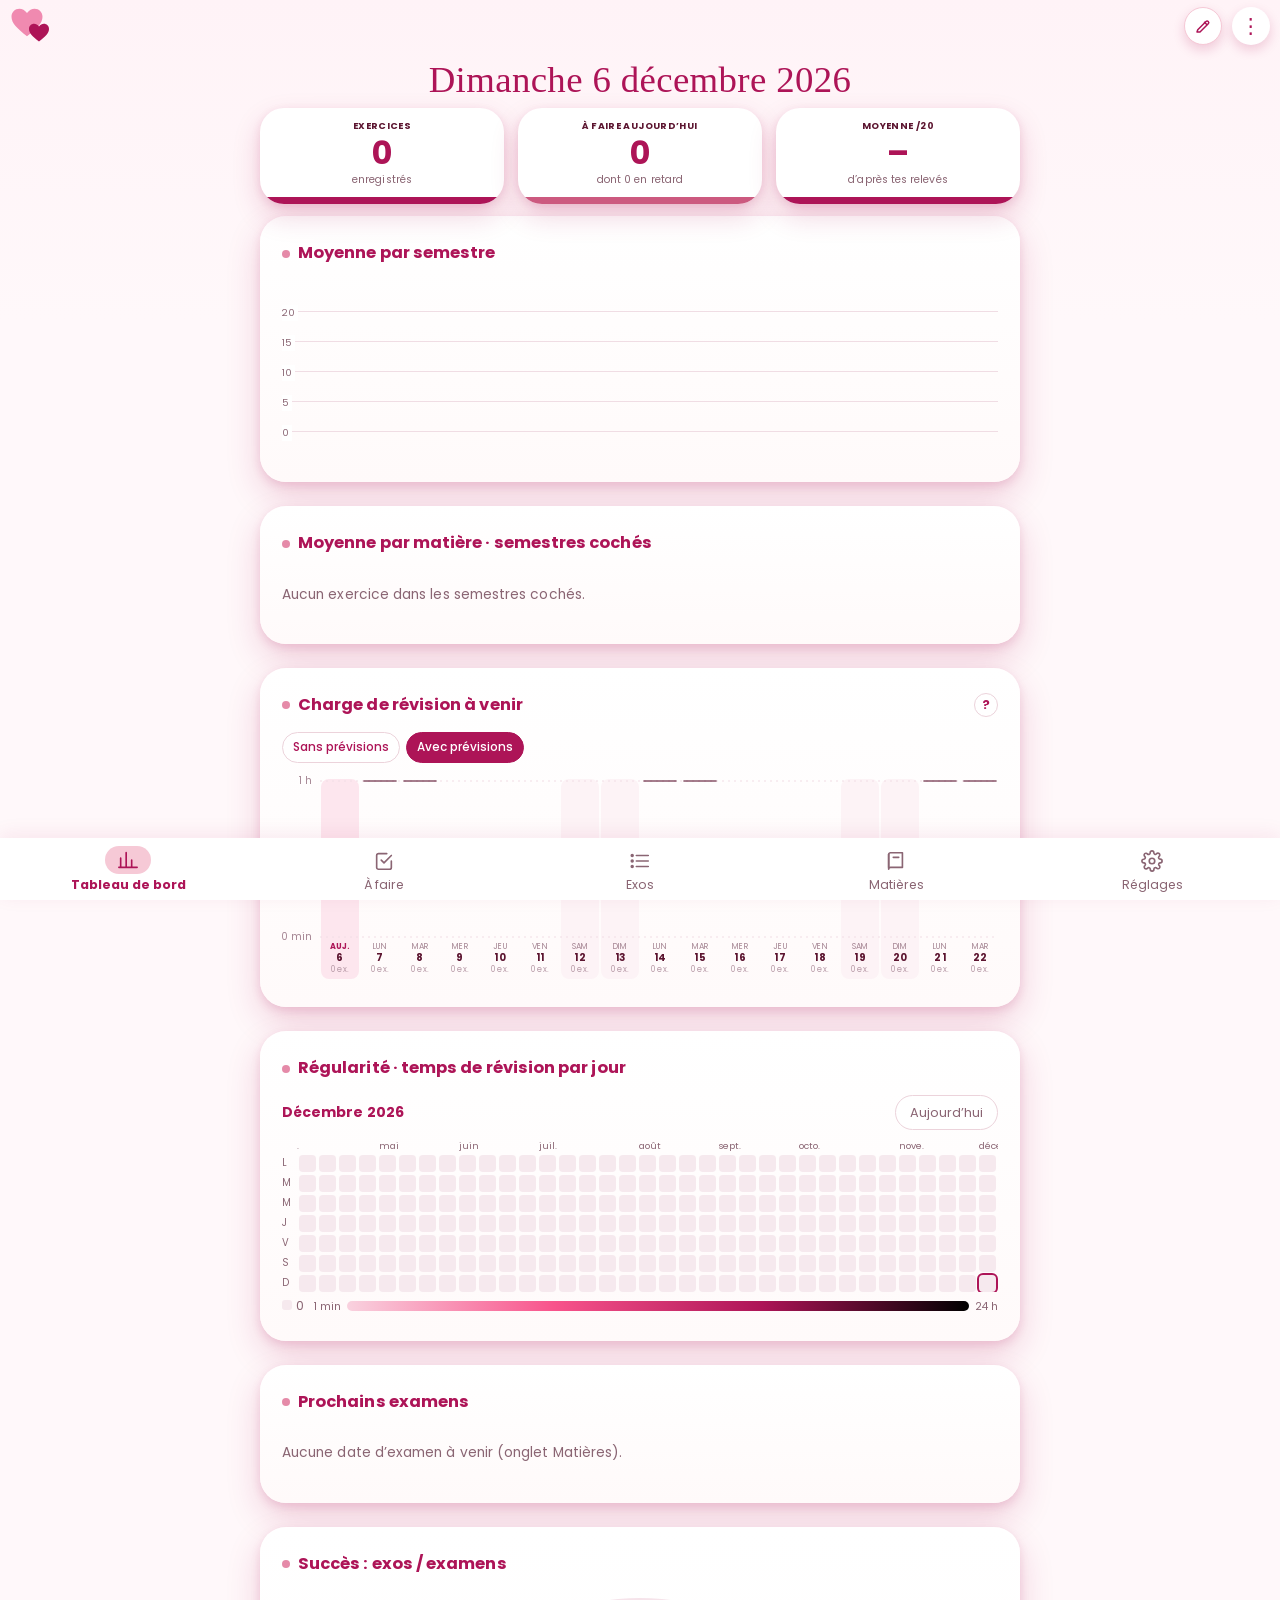
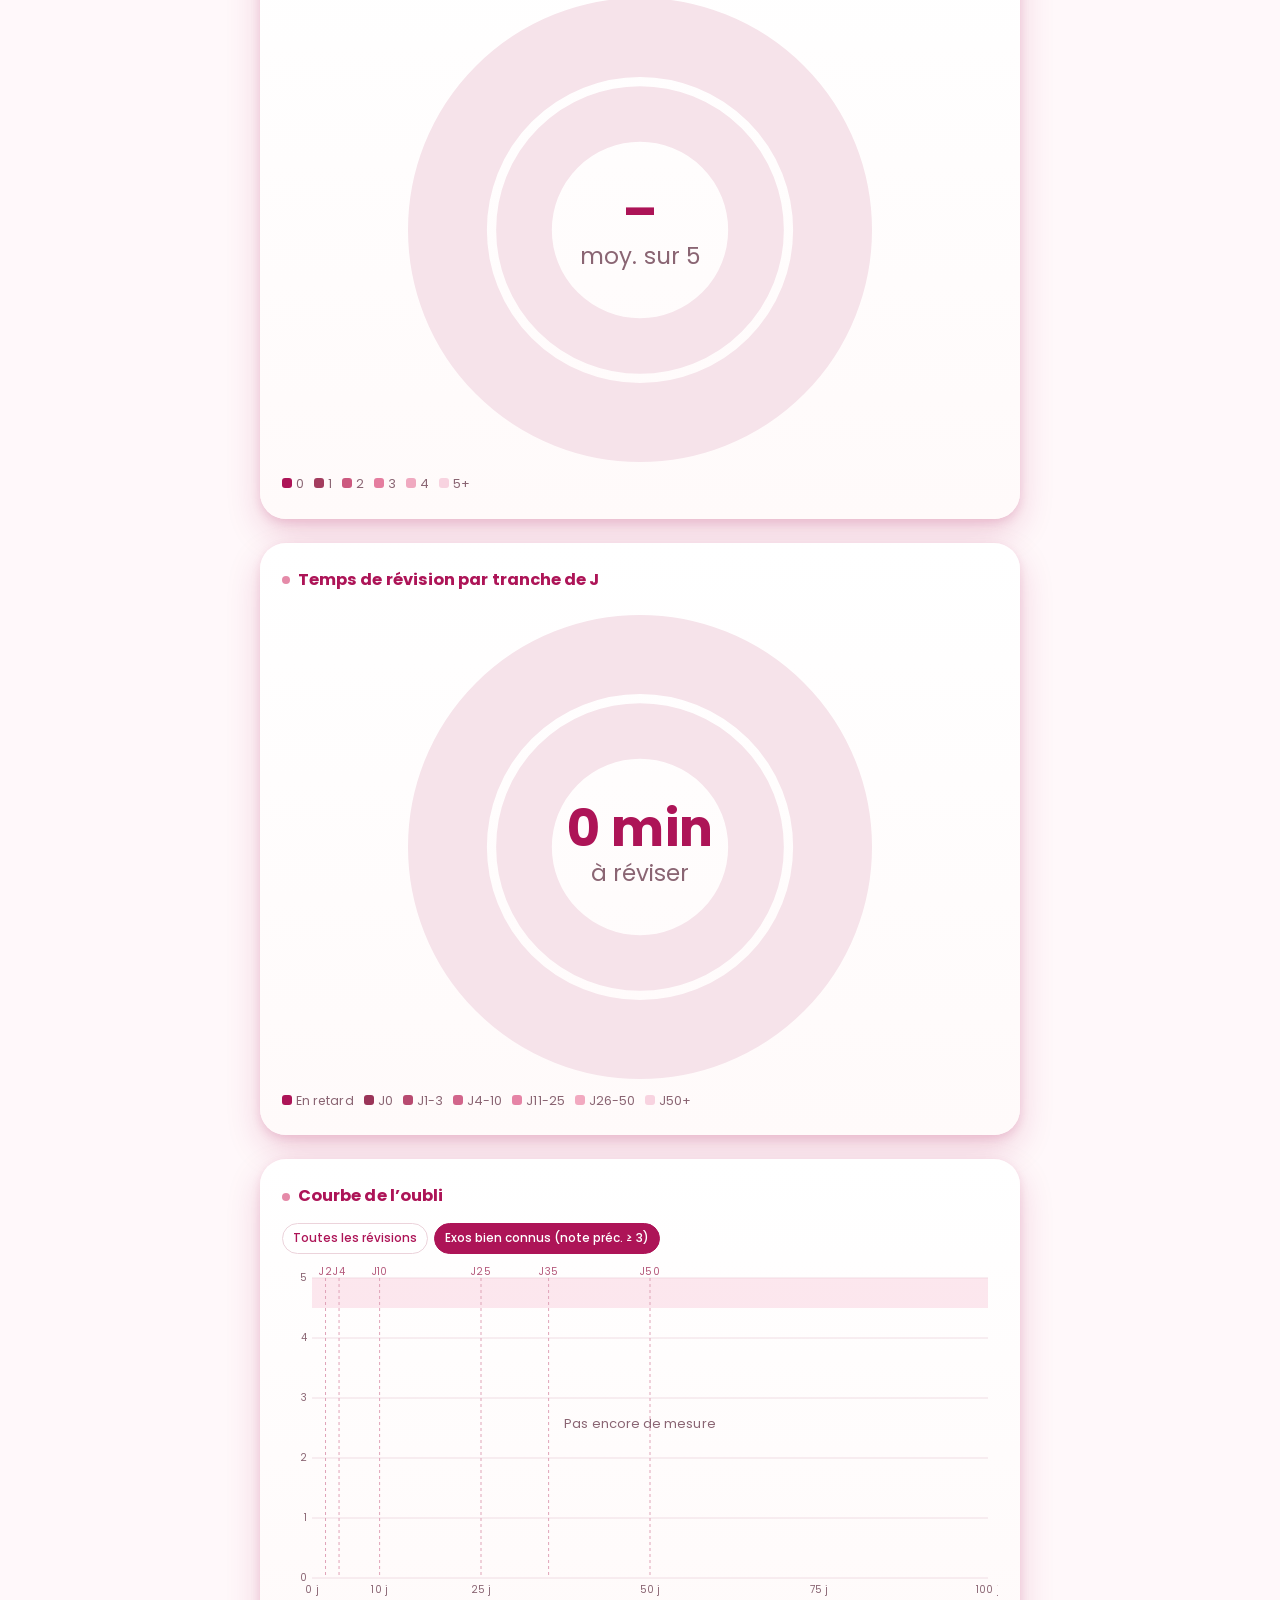
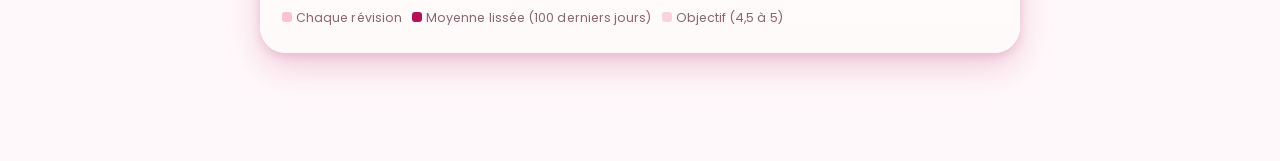
==== index.html @ 1ea050b0 "Add files via upload" ====
<!doctype html>
<html lang="fr">
<head>
<meta charset="utf-8">
<meta name="viewport" content="width=device-width, initial-scale=1, viewport-fit=cover">
<meta name="theme-color" content="#ad1457">
<title>Mes exercices</title>
<link rel="manifest" href="manifest.webmanifest">
<link rel="icon" href="icon-192.png?v=2">
<link rel="apple-touch-icon" href="icon-192.png?v=2">
<link rel="stylesheet" href="style.css">
</head>
<body>
<header>
  <h1>Mes exercices</h1>
  <div class="hbtns"><button id="filtBtn" class="icon" aria-label="Filtrer par semestre" hidden><svg viewBox="0 0 24 24" width="18" height="18" fill="none" stroke="currentColor" stroke-width="2.2" stroke-linecap="round" stroke-linejoin="round"><path d="M4 5h16l-6 7.5V19l-4-2v-4.5z"/></svg><i class="fdot" hidden></i></button><button id="menuBtn" class="icon" aria-label="Menu">⋮</button></div>
</header>

<div id="filters" class="chips" aria-label="Semestres" hidden></div>

<main>
  <section id="v-today"></section>
  <section id="v-exos" hidden>
    <input id="search" type="search" placeholder="Chercher (matière, intitulé…)">
    <div id="exoList"></div>
  </section>
  <section id="v-mats" hidden></section>
  <section id="v-dash" hidden></section>
  <section id="v-set" hidden></section>
</main>

<button id="addBtn" class="fab" aria-label="Ajouter un exercice" hidden>+</button>

<nav id="tabs">
  <button data-view="dash" aria-pressed="false"><svg viewBox="0 0 24 24" width="46" height="28" fill="none" stroke="currentColor" stroke-width="1.8" stroke-linecap="round" stroke-linejoin="round" aria-hidden="true"><path d="M4 20V10M10 20V4M16 20v-8M22 20H2"/></svg><span>Tableau de bord</span></button>
  <button data-view="today" aria-pressed="true"><svg viewBox="0 0 24 24" width="46" height="28" fill="none" stroke="currentColor" stroke-width="1.8" stroke-linecap="round" stroke-linejoin="round" aria-hidden="true"><path d="M9 11l3 3 8-8"/><path d="M20 12v7a2 2 0 0 1-2 2H6a2 2 0 0 1-2-2V6a2 2 0 0 1 2-2h9"/></svg><span>À faire</span></button>
  <button data-view="exos" aria-pressed="false"><svg viewBox="0 0 24 24" width="46" height="28" fill="none" stroke="currentColor" stroke-width="1.8" stroke-linecap="round" stroke-linejoin="round" aria-hidden="true"><path d="M8 6h13M8 12h13M8 18h13"/><circle cx="3.5" cy="6" r="1"/><circle cx="3.5" cy="12" r="1"/><circle cx="3.5" cy="18" r="1"/></svg><span>Exos</span></button>
  <button data-view="mats" aria-pressed="false"><svg viewBox="0 0 24 24" width="46" height="28" fill="none" stroke="currentColor" stroke-width="1.8" stroke-linecap="round" stroke-linejoin="round" aria-hidden="true"><path d="M4 5a2 2 0 0 1 2-2h13v16H6a2 2 0 0 0-2 2z"/><path d="M4 19V5"/><path d="M9 8h6"/></svg><span>Matières</span></button>
  <button data-view="set" aria-pressed="false"><svg viewBox="0 0 24 24" width="46" height="28" fill="none" stroke="currentColor" stroke-width="1.8" stroke-linecap="round" stroke-linejoin="round" aria-hidden="true"><circle cx="12" cy="12" r="3"/><path d="M19.4 15a1.7 1.7 0 0 0 .3 1.8l.1.1a2 2 0 1 1-2.8 2.8l-.1-.1a1.7 1.7 0 0 0-1.8-.3 1.7 1.7 0 0 0-1 1.5V21a2 2 0 1 1-4 0v-.1a1.7 1.7 0 0 0-1.1-1.5 1.7 1.7 0 0 0-1.8.3l-.1.1a2 2 0 1 1-2.8-2.8l.1-.1a1.7 1.7 0 0 0 .3-1.8 1.7 1.7 0 0 0-1.5-1H3a2 2 0 1 1 0-4h.1a1.7 1.7 0 0 0 1.5-1.1 1.7 1.7 0 0 0-.3-1.8l-.1-.1a2 2 0 1 1 2.8-2.8l.1.1a1.7 1.7 0 0 0 1.8.3H9a1.7 1.7 0 0 0 1-1.5V3a2 2 0 1 1 4 0v.1a1.7 1.7 0 0 0 1 1.5 1.7 1.7 0 0 0 1.8-.3l.1-.1a2 2 0 1 1 2.8 2.8l-.1.1a1.7 1.7 0 0 0-.3 1.8V9a1.7 1.7 0 0 0 1.5 1H21a2 2 0 1 1 0 4h-.1a1.7 1.7 0 0 0-1.5 1z"/></svg><span>Réglages</span></button>
</nav>

<div id="toast" role="status"></div>

<dialog id="filtDlg">
  <div class="mhead"><h2>Filtrer par semestre</h2><button id="closeFilt" class="xbtn" type="button" aria-label="Fermer"><svg viewBox="0 0 24 24" width="20" height="20" fill="none" stroke="currentColor" stroke-width="2.2" stroke-linecap="round"><path d="M6 6l12 12M18 6L6 18"/></svg></button></div>
  <div id="filtBox" class="chips fbox"></div>
  <button id="filtAll" class="row" type="button">Tout afficher</button>
</dialog>

<dialog id="menu">
  <div class="mhead"><h2>Menu</h2><button id="closeMenu" class="xbtn" type="button" aria-label="Fermer"><svg viewBox="0 0 24 24" width="20" height="20" fill="none" stroke="currentColor" stroke-width="2.2" stroke-linecap="round"><path d="M6 6l12 12M18 6L6 18"/></svg></button></div>
  <div class="syncrow">
    <button id="syncBtn" class="row">Synchroniser avec mon Drive</button>
    <button id="syncUrlBtn" class="pen" type="button" title="Changer l’adresse de synchronisation" aria-label="Changer l’adresse de synchronisation"><svg viewBox="0 0 24 24" width="20" height="20" fill="none" stroke="currentColor" stroke-width="1.9" stroke-linecap="round" stroke-linejoin="round"><path d="M12 20h9"/><path d="M16.5 3.5a2.1 2.1 0 0 1 3 3L7 19l-4 1 1-4Z"/></svg></button>
  </div>
  <button id="importSheet" class="row">Importer un fichier<small style="display:block;font-size:.66rem;opacity:.75">Tableur (Excel, CSV) ou sauvegarde (.json)</small></button>
  <input id="sheetInput" type="file" accept=".xlsx,.csv,.json,text/csv,application/json,application/vnd.openxmlformats-officedocument.spreadsheetml.sheet" hidden>
  <button id="exportBtn" class="row">Exporter mes données (format .json)</button>
  <button id="versBtn" class="row">Restaurer une ancienne sauvegarde</button>
  <p id="ver" style="text-align:center;font-size:.7rem;color:var(--muted);margin:6px 0 0"></p>
</dialog>

<dialog id="editor">
  <form id="form" method="dialog">
    <h2 id="editorTitle">Nouvel exercice</h2>
    <label>Semestre <select id="fSem"></select></label>
    <label>Matière <select id="fMat"></select></label>
    <label>Intitulé (facultatif) <input id="fTitre" autocomplete="off"></label>
    <label>Niveau de réussite (0 à 5)
      <select id="fSucces"></select>
    </label>
    <label>Fait le <input id="fDate" type="date" required></label>
    <label>Durée en minutes (facultatif) <input id="fMin" type="number" min="0" inputmode="numeric"></label>
    <label>Note (facultatif) <textarea id="fNote" rows="3" placeholder="Ex. : correction page 12 de mon cahier"></textarea></label>
    <div class="actions">
      <button type="button" id="delBtn" class="danger" hidden>Supprimer</button>
      <span class="grow"></span>
      <button type="button" id="cancelBtn" class="plain">Annuler</button>
      <button type="submit" class="primary">Enregistrer</button>
    </div>
  </form>
</dialog>

<dialog id="doneDlg">
  <h2 id="doneTitle">Exercice refait</h2>
  <p id="doneTxt" class="muted"></p>
  <label class="doneT"><span><svg viewBox="0 0 24 24" width="14" height="14" fill="none" stroke="currentColor" stroke-width="2" stroke-linecap="round" style="vertical-align:-2px;margin-right:5px;opacity:.7"><circle cx="12" cy="12" r="9"/><path d="M12 7v5l3 2"/></svg>Temps passé (min)</span><input id="doneMin" type="number" inputmode="numeric" min="1" max="999"></label>
  <div id="doneBtns" class="levels"></div>
  <button id="doneCancel" class="row plain">Annuler</button>
</dialog>

<dialog id="versDlg">
  <h2>Restaurer une ancienne sauvegarde</h2>
  <p class="muted" style="margin:0 0 8px">Choisis la version selon sa date et son heure. Sur cet appareil : les 10 dernières ; sur ton Drive : les 10 dernières aussi.</p>
  <div id="versList" style="max-height:60vh;overflow:auto"></div>
  <button id="versFile" class="row">Importer un fichier…</button>
  <button id="versClose" class="row plain">Fermer</button>
</dialog>

<script src="app.js"></script>
</body>
</html>
---- style.css ----
@font-face{font-family:'Chancery';font-weight:400;font-style:normal;font-display:swap;src:url(fonts/chancery.woff) format('woff')}
@font-face{font-family:'Poppins';font-weight:400;font-style:normal;font-display:swap;src:url(fonts/poppins-Regular.woff) format('woff')}
@font-face{font-family:'Poppins';font-weight:500 600;font-style:normal;font-display:swap;src:url(fonts/poppins-Medium.woff) format('woff')}
@font-face{font-family:'Poppins';font-weight:700 900;font-style:normal;font-display:swap;src:url(fonts/poppins-Bold.woff) format('woff')}
:root{--bord:#ad1457;--bord2:#5c1530;--rose:#e58aa8;--rose2:#f6c9d6;--rose3:#fdeef2;--bg:#fff8fa;--ink:#2b1620;--muted:#8a6573;--line:#ecd3db;--ok:#2e7d5b;--warn:#c0392b;--card:#fff}
*{box-sizing:border-box}
html,body{margin:0;background:var(--bg);color:var(--ink);font:16px/1.4 system-ui,-apple-system,"Segoe UI",Roboto,sans-serif}
body{padding-bottom:calc(72px + env(safe-area-inset-bottom,0px));padding-top:env(safe-area-inset-top,0px)}
header{display:flex;align-items:center;justify-content:space-between;background:var(--bord);color:#fff;padding:12px 16px}
h1{font-size:1.15rem;margin:0}
h2{font-size:1.05rem;margin:0 0 .6rem}
h3{font-size:.95rem;margin:.2rem 0}
button{font:inherit;cursor:pointer}
.icon{background:none;border:0;color:#fff;font-size:1.6rem;line-height:1;padding:4px 10px}
main{padding:12px 16px;max-width:760px;margin:0 auto}
.chips{display:flex;gap:6px;flex-wrap:wrap;padding:10px 16px 0;max-width:760px;margin:0 auto}
.chip{border:1.5px solid var(--rose);background:#fff;color:var(--bord);border-radius:999px;padding:4px 11px;font-size:.82rem}
.chip[aria-pressed=true]{background:var(--bord);border-color:var(--bord);color:#fff}
#tabs{position:fixed;left:0;right:0;bottom:0;display:flex;background:#fff;border-top:1px solid var(--line);padding-bottom:env(safe-area-inset-bottom,0px);z-index:5}
#tabs button{flex:1;border:0;background:none;display:flex;flex-direction:column;align-items:center;gap:3px;padding:9px 2px 8px;font-size:.78rem;line-height:1.15;color:var(--muted)}
#tabs button[aria-pressed=true]{color:var(--bord);font-weight:700}
.fab{position:fixed;right:16px;bottom:calc(76px + env(safe-area-inset-bottom,0px));width:56px;height:56px;border-radius:50%;border:0;background:var(--bord);color:#fff;font-size:2rem;box-shadow:0 3px 10px #0004;z-index:6}
.card{background:var(--card);border:1px solid var(--line);border-radius:14px;padding:12px 14px;margin:0 0 10px}
.card.exam{background:var(--rose3);border-color:var(--rose2)}
.row2{display:flex;justify-content:space-between;align-items:center;gap:10px}
.muted{color:var(--muted);font-size:.86rem}
.pill{display:inline-block;border-radius:999px;padding:1px 9px;font-size:.76rem;background:var(--rose2);color:var(--bord2);margin-right:4px}
.pill.late{background:var(--bord);color:#fff}
.kpis{display:grid;grid-template-columns:1fr 1fr;gap:10px;margin-bottom:10px}
.kpi{background:#fff;border:1px solid var(--line);border-radius:14px;padding:10px 12px}
.kpi b{display:block;font-size:1.6rem;color:var(--bord)}
.bar{height:10px;border-radius:6px;background:var(--rose3);overflow:hidden;margin:6px 0}
.bar i{display:block;height:100%;background:var(--bord)}
.btn,.primary,.plain,.danger,.row{border-radius:10px;border:1.5px solid var(--bord);background:#fff;color:var(--bord);padding:8px 14px}
.primary{background:var(--bord);color:#fff}
.danger{border-color:var(--warn);color:var(--warn)}
.plain{border-color:var(--line);color:var(--muted)}
.row{display:block;width:100%;text-align:left;margin:6px 0}
input,select,textarea{font:inherit;width:100%;padding:9px 10px;border:1.5px solid var(--line);border-radius:10px;background:#fff;color:var(--ink)}
label{display:block;margin:.6rem 0 0;font-size:.88rem;color:var(--muted)}
dialog{border:0;border-radius:16px;padding:16px;width:min(92vw,440px);max-height:88vh;overflow:auto;background:var(--bg);color:var(--ink)}
dialog::backdrop{background:#0006}
.actions{display:flex;gap:8px;margin-top:14px;align-items:center}
.grow{flex:1}
.levels{display:grid;grid-template-columns:repeat(3,1fr);gap:8px;margin:10px 0}
.levels button{padding:12px 4px;border-radius:12px;border:1.5px solid var(--bord);background:#fff;color:var(--bord);font-weight:700}
.levels button small{display:block;font-weight:400;font-size:.7rem;color:var(--muted)}
#toast{position:fixed;left:50%;bottom:calc(90px + env(safe-area-inset-bottom,0px));transform:translateX(-50%);background:var(--bord2);color:#fff;padding:10px 16px;border-radius:12px;opacity:0;pointer-events:none;transition:opacity .25s;max-width:88vw;z-index:20;text-align:center}
#toast.on{opacity:1}
canvas{width:100%;display:block}
table{width:100%;border-collapse:collapse;font-size:.9rem}
td,th{padding:4px 6px;text-align:left}
td input{padding:5px 6px}
.legend{display:flex;gap:10px;flex-wrap:wrap;font-size:.78rem;color:var(--muted);margin-top:4px}
.legend i{display:inline-block;width:10px;height:10px;border-radius:3px;margin-right:4px}
summary{cursor:pointer;font-weight:700;color:var(--bord);padding:6px 0}

.banner{background:var(--bord);color:#fff;border-radius:999px;padding:10px 16px;font-size:.88rem;font-weight:600;margin:0 0 12px;text-align:center}
.kpis3{display:grid;grid-template-columns:repeat(3,1fr);gap:10px;margin-bottom:12px}
.kpi3{position:relative;background:#fff;border-radius:18px;padding:10px 6px 16px;text-align:center;box-shadow:0 2px 10px #ad145714;overflow:hidden;display:flex;flex-direction:column;gap:1px}
.kpi3 small{font-size:.58rem;font-weight:800;letter-spacing:.04em;color:var(--bord2)}
.kpi3 b{font-size:2rem;line-height:1.1;color:var(--bord)}
.kpi3 span{font-size:.66rem;color:var(--muted)}
.kpi3 u{position:absolute;left:0;right:0;bottom:0;height:7px;background:var(--bord)}
.kpi3 u.mid{background:#cc597f}
.dcard{background:#fff;border-radius:18px;padding:14px 12px;margin:0 0 12px;box-shadow:0 2px 10px #ad145714}
.dcard h2{color:var(--bord);font-size:1rem;margin:0 0 .6rem}
.cols{position:relative;display:flex;align-items:flex-end;gap:6px;height:178px;padding-left:24px}
.cols .gl{position:absolute;left:0;right:0;border-top:1px solid #f0dde4;height:0;z-index:0}
.cols .gl span{position:absolute;left:0;top:-7px;font-size:.6rem;color:var(--muted);background:#fff;padding-right:3px}
.cols .col{position:relative;z-index:1;flex:1;display:flex;flex-direction:column;align-items:center;justify-content:flex-end;min-width:0;height:100%}
.cols .col i{display:block;width:70%;background:#e8789e;border-radius:4px 4px 0 0;min-height:2px}
.cols .v{font-size:.68rem;font-weight:700;color:var(--bord2);margin-bottom:2px}
.cols .l{font-size:.56rem;color:var(--muted);height:26px;padding-top:4px;text-align:center;word-break:break-all;line-height:1.1;overflow:hidden}
table.tbl{border-collapse:separate;border-spacing:0;width:100%;font-size:.85rem}
table.tbl th{background:var(--bord);color:#fff;font-size:.74rem;padding:7px 8px;text-align:left}
table.tbl th:first-child{border-radius:10px 0 0 0}table.tbl th:last-child{border-radius:0 10px 0 0}
table.tbl td{padding:6px 8px;border-bottom:1px solid #f3e1e8}
table.tbl td.c{text-align:center}table.tbl td.b{font-weight:700;color:var(--bord)}table.tbl td.n{font-weight:700}
table.tbl td input{width:100%;min-width:0;border:1px solid var(--line);border-radius:8px;padding:5px 6px;font:inherit;background:#fff}
table.tbl td input[type=number]{width:70px}
.namebtn{border:0;background:none;color:inherit;text-align:left;padding:4px 0;font:inherit}
details{background:#fff;border-radius:14px;padding:6px 12px;margin:0 0 10px;box-shadow:0 2px 10px #ad145714}

table.tbl td.b{white-space:nowrap}

.habit{display:flex;gap:6px;align-items:stretch}
.habit .scrollx{flex:1;min-width:0}
.hl{display:grid;grid-template-rows:14px repeat(7,17px);gap:3px;font-size:.62rem;color:var(--muted);padding-top:0}
.hl span{display:flex;align-items:center}
.hl::before{content:''}
.hg{display:grid;width:max-content;grid-template-rows:14px repeat(7,auto);gap:3px;min-width:0}
.hm{font-size:.58rem;color:var(--muted);white-space:nowrap;overflow:visible}
.hc{display:block;width:17px;height:17px;border-radius:4px}

.scrollx{overflow-x:auto;-webkit-overflow-scrolling:touch}
.scrollx canvas{width:auto;max-width:none}

table.tbl td.sem{font-size:.68rem;color:var(--muted);white-space:nowrap}
table.tbl.dark{font-size:.78rem}table.tbl.dark td,table.tbl.dark th{padding:6px 4px}table.tbl.dark td.sem{font-size:.6rem}table.tbl.dark td.c{white-space:nowrap}

.mlist{max-height:420px;overflow-y:auto;display:flex;flex-direction:column;gap:6px}
.mrow{display:grid;grid-template-columns:1fr auto;align-items:center;gap:8px;font-size:.8rem}
.mrow .mn{overflow:hidden;text-overflow:ellipsis;white-space:nowrap}
.mrow .bar{margin:0}.mrow b{text-align:right;color:var(--bord)}

.niv{flex:none;width:40px;height:40px;border-radius:12px;display:flex;align-items:center;justify-content:center;font-weight:800;font-size:1.25rem}

.dlist{background:#fff;border-radius:14px;padding:10px 12px;margin:0 0 10px;box-shadow:0 2px 10px #ad145714}
.drows{display:flex;flex-direction:column;gap:6px}
.drow{display:flex;align-items:center;gap:12px;background:var(--rose3);border:1px solid var(--rose2);border-radius:12px;padding:6px 12px}
.drow.drag{background:var(--rose2);box-shadow:0 4px 14px #ad145744}
.dh{font-size:1.6rem;line-height:1;color:var(--bord);padding:6px 10px;touch-action:none;cursor:grab;user-select:none}
.dn{font-weight:600}
.niv.sm{width:44px;height:30px;border-radius:9px;font-size:.9rem;margin:0 auto}
.mrow .niv.sm{margin:0}

.dtools{display:flex;gap:8px;margin:-4px 0 10px;flex-wrap:wrap}
.dtools button{padding:6px 12px}
.dtools button:disabled{opacity:.35}
.dcard.dim{opacity:.5}

.uesel{display:block;margin-top:2px;max-width:100%;border:1px solid var(--line);border-radius:8px;background:#fff;color:var(--muted);font:inherit;font-size:.72rem;padding:2px 4px}
.uebar{display:flex;gap:6px;flex-wrap:wrap;align-items:center;margin:4px 0 8px}
.semh{font-weight:700;color:var(--bord);font-size:.85rem;margin:10px 0 4px}
.mlist2{display:flex;flex-direction:column;gap:6px}

*{scrollbar-width:none;-ms-overflow-style:none}
*::-webkit-scrollbar{display:none;width:0;height:0}

@media (min-width:760px){
  body.wide main{max-width:1100px}
  #v-dash:not([hidden]){display:grid;grid-template-columns:1fr 1fr;column-gap:14px;align-items:stretch}
  #v-set:not([hidden]){display:grid;grid-template-columns:1fr 1fr;column-gap:14px;align-items:stretch}
  #v-set > .scard:last-child:nth-child(odd){grid-column:1 / -1}
  #v-dash > .dcard:not(.wide):not(.solo){aspect-ratio:1 / 1;max-height:460px;overflow:hidden;min-height:0}
  #v-dash > .dcard:not(.wide):not(.solo) .mlist,#v-dash > .dcard:not(.wide):not(.solo) .mscroll{max-height:none}
  #v-dash > .banner,#v-dash > .kpis3,#v-dash > button,#v-dash > .dcard.wide,#v-dash > .dcard.solo{grid-column:1 / -1}
}

.mscroll{max-height:420px;overflow-y:auto}

.uebox{display:flex;flex-direction:column;gap:6px;margin:6px 0 10px}
.uerow{display:grid;grid-template-columns:1fr 130px;gap:8px;align-items:center}
.uerow input{width:100%;border:1px solid var(--line);border-radius:8px;padding:5px 6px;font:inherit;background:#fff}

.dcard{display:flex;flex-direction:column}
.mlist,.mscroll{flex:1 1 auto;min-height:0;max-height:420px;overflow-y:auto;-webkit-mask-image:linear-gradient(to bottom,#000 calc(100% - 34px),transparent);mask-image:linear-gradient(to bottom,#000 calc(100% - 34px),transparent);padding-bottom:26px}

.uemats{display:flex;flex-wrap:wrap;gap:6px;align-items:center;margin:-2px 0 8px 10px}
.uemats .uesel{margin:0}

html{-webkit-tap-highlight-color:transparent}
#tabs{box-shadow:0 -4px 18px #ad145714;border-top:0;-webkit-user-select:none;user-select:none}
#tabs button{transition:color .2s,transform .12s;touch-action:manipulation}
#tabs button:active{transform:scale(.9)}
#tabs button svg{padding:3px 11px;border-radius:14px;box-sizing:border-box;transition:background .25s,transform .25s}
#tabs button[aria-pressed=true] svg{background:var(--rose2);transform:translateY(-1px)}
main > section:not([hidden]){animation:vIn .26s ease-out}
@keyframes vIn{from{opacity:0;transform:translateY(10px)}to{opacity:1;transform:none}}
button,.chip,.card{-webkit-tap-highlight-color:transparent}
button:active:not(:disabled){filter:brightness(.95)}
@media (prefers-reduced-motion:reduce){main > section:not([hidden]){animation:none}#tabs button{transition:none}}

.scard{background:#fff;border-radius:18px;padding:14px 14px 8px;margin:0 0 12px;box-shadow:0 2px 10px #ad145714}
.sh{display:flex;align-items:center;gap:10px;margin-bottom:6px}
.sh h2{margin:0;color:var(--bord);font-size:1.02rem}
.sico{flex:none;width:34px;height:34px;border-radius:11px;background:var(--rose2);color:var(--bord);display:flex;align-items:center;justify-content:center}
.srow{display:flex;align-items:center;justify-content:space-between;gap:12px;padding:10px 0;border-top:1px solid #f6e6ec;font-size:.88rem;color:var(--ink)}
.srow:first-of-type{border-top:0}
.sl{display:flex;align-items:center;gap:10px;min-width:0;flex:1}
.sbadge{flex:none;width:28px;height:28px;border-radius:9px;display:flex;align-items:center;justify-content:center;font-style:normal;font-weight:800}
.sf{flex:none;display:flex;align-items:center;gap:6px}
.sf input{width:72px;text-align:center;border:1.5px solid var(--rose2);border-radius:10px;padding:7px 4px;font:inherit;font-weight:700;color:var(--bord);background:var(--rose3)}
.sf input:focus,.wday input:focus{outline:2px solid var(--rose);background:#fff}
.sf em,.wday em{font-style:normal;font-size:.74rem;color:var(--muted)}
.week{display:grid;grid-template-columns:repeat(7,1fr);gap:6px;padding:4px 0 10px}
.wday{display:flex;flex-direction:column;align-items:center;gap:4px;background:var(--rose3);border-radius:12px;padding:8px 2px}
.wday b{font-size:.78rem;color:var(--bord)}
.wday input{width:100%;min-width:0;text-align:center;border:0;background:transparent;font:inherit;font-weight:800;font-size:1rem;color:var(--ink);padding:2px 0}
@media (max-width:420px){.week{grid-template-columns:repeat(4,1fr)}}

.editbtn{display:flex;align-items:center;justify-content:center;width:36px;height:36px;padding:0;border-radius:50%;border:1.5px solid var(--rose2);background:#fff;color:var(--bord);margin:0 0 10px auto;justify-self:end;box-shadow:0 2px 8px #ad145714}
.editbtn.on{background:var(--bord);border-color:var(--bord);color:#fff}

.legend i.hat{background:#e0527f url("data:image/svg+xml,%3Csvg xmlns='http://www.w3.org/2000/svg' width='10' height='6'%3E%3Cpath d='M0 3Q2.5 0 5 3T10 3' fill='none' stroke='%23f9d3e0' stroke-width='1.2'/%3E%3C/svg%3E")}

table.tbl tr.top td{border-bottom:0}
table.tbl td.prog{padding:0 8px 10px;border-bottom:1px solid #f3e1e8}
td.prog{display:table-cell}
.prog .trk{position:relative;height:10px;border-radius:6px;background:var(--rose3);margin:2px 0 4px}
.prog .fl{position:absolute;left:0;top:0;bottom:0;border-radius:6px;background:var(--rose)}
.prog .tk{position:absolute;top:0;bottom:0;width:1.5px;background:#fff;opacity:.9}
.prog .me{position:absolute;top:-5px;bottom:-5px;width:4px;margin-left:-2px;border-radius:2px;background:var(--bord);text-decoration:none}
.prog .me.behind{background:var(--bord)}
.prog .plab{font-size:.68rem;color:var(--muted)}

.mscroll table.tbl th{position:sticky;top:0;z-index:1}
.mscroll::-webkit-scrollbar{display:none}.mscroll{scrollbar-width:none}

.prog .trk.sq{display:flex;gap:4%;background:none;height:16px;border-radius:0}
.prog .trk.sq .cell{flex:1;position:relative;background:var(--rose3);border-radius:4px;overflow:hidden}
.prog .trk.sq .fl{border-radius:0}
.prog .trk.sq .me{top:-4px;bottom:-4px}

header h1{display:flex;align-items:center;gap:8px}
.hts{display:inline-flex;gap:2px;align-items:center;background:#fff;border-radius:999px;padding:3px 7px}

.dhead{display:flex;align-items:center;gap:10px;margin:0 0 12px;flex-wrap:wrap}
.dhead .hh{position:relative;width:44px;height:40px;flex:none}
.dhead .dht{display:flex;flex-direction:column;min-width:0}
.dhead .dht b{font-size:1.35rem;color:var(--bord);line-height:1.1}
.dhead .dht small{font-size:.72rem;color:var(--bord);opacity:.8}
.dhead .dhd{margin-left:auto;font-size:.8rem;font-weight:700;color:var(--bord);text-transform:none}
#v-dash > .dhead{grid-column:1 / -1}

table.tbl .mn{font-weight:600;line-height:1.2;margin-bottom:6px}
table.tbl .jj{color:var(--bord)}
table.tbl .dd{font-size:.68rem;color:var(--muted)}
table.tbl td .trk{margin:0}
table.tbl td .trk{position:relative;height:8px;border-radius:5px;background:var(--rose3)}
table.tbl td .fl{position:absolute;left:0;top:0;bottom:0;border-radius:5px;background:var(--rose)}
table.tbl td .tk{position:absolute;top:0;bottom:0;width:1.5px;background:#fff}
table.tbl td .me{position:absolute;top:-4px;bottom:-4px;width:4px;margin-left:-2px;border-radius:2px;background:var(--bord)}
table.tbl td .me.behind{background:var(--bord)}
table.tbl th.c,table.tbl td.c{padding-left:3px;padding-right:3px}

/* ===== design doux, moins tableur ===== */
body{background:linear-gradient(180deg,#fff3f7 0,#fff8fa 320px)}
header{background:linear-gradient(120deg,#ad1457,#9b2c52);padding:14px 18px;box-shadow:0 4px 18px #ad145733}
header h1{font-size:1.15rem;letter-spacing:.2px}
.dcard{border-radius:22px;padding:18px 16px;box-shadow:0 6px 22px #ad145712;border:1px solid #fbe3ec}
.dcard h2{font-size:1.02rem;margin:0 0 .8rem;display:flex;align-items:center;gap:8px}
.dcard h2::before{content:"";width:8px;height:8px;border-radius:50%;background:var(--rose);flex:none}
.banner{background:linear-gradient(120deg,#ad1457,#a8315c);box-shadow:0 6px 18px #ad145730}
.kpis3 > *{border-radius:20px;box-shadow:0 6px 18px #ad145712}
.exl{display:flex;flex-direction:column;gap:8px}
.exr{display:flex;align-items:center;gap:10px;background:#fff8fa;border:1px solid #fbe3ec;border-radius:16px;padding:10px 12px}
.exm{flex:1;min-width:0;display:flex;flex-direction:column;gap:8px}
.ext{display:flex;align-items:center;gap:8px;min-width:0}
.exr .mn{font-size:.9rem;line-height:1.2;color:var(--ink)}
.exr .chip{flex:none;font-size:.62rem;font-weight:700;color:var(--bord);background:#fbe3ec;border-radius:999px;padding:2px 7px}
.exr .trk{position:relative;height:8px;border-radius:5px;background:#fbe3ec}
.exr .fl{position:absolute;left:0;top:0;bottom:0;border-radius:5px;background:var(--rose)}
.exr .tk{position:absolute;top:0;bottom:0;width:1.5px;background:#fff8fa}
.exr .me{position:absolute;top:-4px;bottom:-4px;width:4px;margin-left:-2px;border-radius:2px;background:var(--bord)}
.exj{display:flex;flex-direction:column;align-items:center;min-width:48px}
.exj .jj{color:var(--bord);font-size:.95rem}
.exj .dd{font-size:.64rem;color:var(--muted)}
.exn{min-width:46px;display:flex;justify-content:flex-end}
.mlist > *{border-bottom:0}

.seg{display:flex;gap:6px;flex-wrap:wrap;margin:0 0 10px}
.seg button{border:1px solid var(--line);background:#fff;color:var(--bord);border-radius:999px;padding:5px 10px;font:inherit;font-size:.74rem;font-weight:600}
.seg button.on{background:var(--bord);color:#fff;border-color:var(--bord)}
.hg{position:relative}
.hcur{text-transform:capitalize;color:var(--bord)}.hcur ~ button{padding:6px 14px;font-size:.8rem;border-radius:999px;width:auto}

/* moyennes par matière : tuiles douces */
.mlist{gap:8px}
.mlist .mrow{background:#fff8fa;border:1px solid #fbe3ec;border-left:5px solid var(--rose);border-radius:14px;padding:9px 12px;font-size:.88rem;font-weight:600;color:var(--ink)}
.mlist .mrow .mn{display:flex;align-items:center;gap:8px;min-width:0}
.mlist .mrow .chip2{font-style:normal;font-size:.62rem;font-weight:700;color:var(--bord);background:#fbe3ec;border-radius:999px;padding:2px 7px;flex:none}

.legend i.hat.hg{background-color:#838383;background-image:url("data:image/svg+xml,%3Csvg xmlns='http://www.w3.org/2000/svg' width='10' height='6'%3E%3Cpath d='M0 3Q2.5 0 5 3T10 3' fill='none' stroke='%23e1e1e1' stroke-width='1.2'/%3E%3C/svg%3E")}

.legend i.tick{background:transparent;border-top:2px solid rgba(92,21,48,.55);height:0;border-radius:0;align-self:center;width:14px}

button.rep{padding:8px 10px;font-size:.8rem;width:auto;flex:none;align-self:center}
.card .row2{gap:8px}

.chw{display:flex;align-items:flex-start}.chw>canvas{flex:none}.chw .scrollx{flex:1;min-width:0}
.doneT{display:flex;align-items:center;justify-content:space-between;gap:10px;font-weight:600;color:var(--bord);margin:8px 0}.doneT input{width:80px;text-align:center;padding:8px;border-radius:10px;border:1.5px solid var(--bord);font:inherit}
/* très grands écrans (télé, grand moniteur) : tout est agrandi */
@media (min-width:1600px){main,.chips{zoom:1.6}}
@media (min-width:2800px){main,.chips{zoom:2.8}}
@media (min-width:1600px){body.wide .chips{max-width:1100px}#v-dash > .dcard:not(.wide):not(.solo){aspect-ratio:auto;height:480px;max-height:none}}
.tdot{box-sizing:border-box;border:1.5px solid #fff;box-shadow:0 0 0 1px #0002;display:inline-block;width:12px;height:12px;border-radius:50%;background:#ad1457;margin-right:6px;vertical-align:-1px}
.xnote{margin-top:8px;padding:7px 10px;border-radius:10px;background:var(--rose3);color:var(--bord2);font-size:.8rem;white-space:pre-wrap;display:-webkit-box;-webkit-line-clamp:3;-webkit-box-orient:vertical;overflow:hidden}textarea{resize:vertical}
.syncrow{display:flex;gap:8px;align-items:stretch;margin:6px 0}.syncrow .row{margin:0;flex:1;min-width:0}.syncrow .pen{flex:none;width:46px;display:flex;align-items:center;justify-content:center;padding:0;border-radius:10px;border:1.5px solid var(--bord);background:#fff;color:var(--bord)}
.mhead{display:flex;align-items:center;justify-content:space-between;margin-bottom:4px}.mhead h2{margin:0}.xbtn{width:38px;height:38px;border-radius:50%;border:1.5px solid var(--line);background:#fff;color:var(--bord);display:flex;align-items:center;justify-content:center;padding:0;flex:none}
.ic{display:inline-flex;vertical-align:-1px;margin-right:4px;opacity:.65}.ic svg{display:block}
.hleg{align-items:center}.gbar{display:inline-flex;align-items:center;gap:6px;flex:1;min-width:150px}.gbar em{font-style:normal;font-size:.66rem;color:var(--muted);white-space:nowrap}.gbar .gstrip{display:block!important;flex:1;height:10px;border-radius:6px;margin:0!important;width:auto!important}
.qbtn{margin-left:auto;width:24px;height:24px;border-radius:50%;border:1.5px solid var(--line);background:#fff;color:var(--bord);font-size:.8rem;font-weight:700;padding:0;line-height:1;display:flex;align-items:center;justify-content:center;flex:none}.qbtn.on{background:var(--bord);color:#fff;border-color:var(--bord)}.legend[hidden]{display:none!important}

/* chronomètre */
.chrono{margin-top:8px;display:flex;align-items:center;gap:6px}
.chrono .chgo{display:inline-flex;align-items:center;gap:6px;padding:6px 12px;border-radius:999px;border:1.5px solid #f0a9c0;background:linear-gradient(135deg,#fff5f8,#fde0ea);color:var(--bord);font-size:.8rem;font-weight:700;width:auto}
.chrono.on{display:inline-flex;gap:8px;padding:4px 6px 4px 12px;border-radius:999px;border:1.5px solid #f0a9c0;background:linear-gradient(135deg,#fff5f8,#fde0ea);color:var(--bord)}
.chrono.run{box-shadow:0 0 0 3px #f9d3e066}
.chrono .chtime{font-weight:800;font-size:.95rem;font-variant-numeric:tabular-nums;letter-spacing:.02em}
.chrono .chi{display:inline-flex}.chrono .chi svg{display:block}
.chrono .chpp,.chrono .chx{flex:none;width:30px;height:30px;border-radius:50%;padding:0;display:flex;align-items:center;justify-content:center;border:none;background:var(--bord);color:#fff}
.chrono .chx{width:24px;height:24px;background:transparent;color:var(--bord);opacity:.6}

/* boutons des cartes : Reporter / Refait, puis Chrono dessous */
.acts{display:flex;gap:8px;margin-top:10px}
.abtn{flex:1;display:inline-flex;align-items:center;justify-content:center;gap:7px;padding:10px 12px;border-radius:14px;font-size:.9rem;font-weight:700;width:auto;border:1.5px solid transparent;cursor:pointer;transition:transform .12s}
.abtn:active{transform:scale(.97)}
.abtn.soft{background:#fff;color:var(--bord);border-color:#f0a9c0}
.abtn.main{background:linear-gradient(135deg,#a33c5e,#ad1457);color:#fff;box-shadow:0 4px 12px #ad145744}
.abtn .chi svg{display:block}
.chrono{margin-top:8px}
.chrono .chgo{width:100%;justify-content:center;padding:9px 12px;border-radius:14px;font-size:.88rem}
.chrono.on{display:flex;width:100%;box-sizing:border-box;justify-content:center;border-radius:14px;padding:5px 8px;gap:12px}
.chrono.on .chtime{font-size:1.15rem}
.abtn.main{flex:none;width:56px;padding:10px 0}
/* version compacte */
.acts{margin-top:8px;gap:6px}
.abtn{padding:6px 10px;font-size:.8rem;border-radius:11px;gap:5px}
.abtn.main{width:44px;padding:6px 0;box-shadow:0 3px 8px #ad145740}
.chrono{margin-top:6px}
.chrono .chgo{padding:5px 10px;font-size:.78rem;border-radius:11px;gap:5px}
.chrono.on{padding:3px 6px;border-radius:11px;gap:10px}
.chrono.on .chtime{font-size:.95rem}
.chrono .chpp{width:24px;height:24px}
.chrono .chx{width:20px;height:20px}
/* largeur réduite : les boutons ne s'étirent plus */
.acts{justify-content:flex-start}
.abtn{flex:none}
.abtn.soft{padding:6px 14px}
.chrono{display:flex;justify-content:flex-start}
.chrono .chgo{width:auto;padding:5px 14px}
.chrono.on{display:inline-flex;width:auto;padding:3px 6px 3px 12px}

/* police douce */
html,body,button,input,select,textarea{font-family:'Poppins',system-ui,-apple-system,'Segoe UI',Roboto,sans-serif}
body{font-size:15px;line-height:1.45}
/* cartes plus douces */
.card,.dcard,.scard,.kpi{border:none;border-radius:26px;background:linear-gradient(180deg,#fff,#fffafa);box-shadow:0 10px 30px #ad145710,0 2px 6px #ad14570a}
.card{padding:16px 16px 14px;margin:0 0 14px}
.card.exam{background:linear-gradient(180deg,#fff0ef,#ffe8e8)}
.dcard{padding:20px 18px;margin:0 0 16px}
.scard{padding:18px 16px 10px;margin:0 0 16px}
.kpis3 > *{border-radius:24px;box-shadow:0 10px 26px #ad145710}
.mlist .mrow,.exr{border-radius:18px;border-color:#ffe3e0}
input,select,textarea{border-radius:14px;border-color:#f6d9dc}
.pill{border-radius:999px}
dialog{border-radius:28px;box-shadow:0 20px 60px #ad145733}
.abtn{border-radius:14px}

/* aéré */
body{font-size:14px;line-height:1.65;letter-spacing:.005em}
.card{padding:20px 20px 18px;margin:0 0 22px;box-shadow:0 12px 36px #ad14570b}
.dcard{padding:24px 22px;margin:0 0 24px;box-shadow:0 12px 36px #ad14570b}
.scard{padding:22px 20px 14px;margin:0 0 24px}
.card h3,.card b,.dcard h3{font-weight:600}
.pill{padding:4px 12px;margin:0 6px 8px 0}
.acts{gap:12px;margin-top:14px}
.kpis3{gap:14px}
.mlist .mrow,.exr{padding:14px 16px;margin:0 0 12px}

.dhead .editbtn{margin:0 0 0 auto;width:34px;height:34px}
.dhead .dhd{flex-basis:100%;text-align:right;margin-left:0}

/* ombres plus marquées */
.card,.dcard,.scard,.kpi{box-shadow:0 14px 34px #ad145730,0 4px 10px #ad145722}
.kpis3 > *{box-shadow:0 12px 28px #ad145730,0 3px 8px #ad145720}
.mlist .mrow,.exr{box-shadow:0 6px 16px #ad145724}
.abtn,.editbtn{box-shadow:0 5px 12px #ad145730}
dialog{box-shadow:0 24px 70px #ad145755}

/* exercice compact */
.card{padding:13px 15px 12px;margin:0 0 14px}
.card .pill{padding:2px 9px;margin:0 4px 0 0;font-size:.72rem}
.card .row2 + div{margin-top:5px!important}
.acts{gap:8px;margin-top:9px;flex-wrap:wrap;align-items:center}
.acts .chrono{margin:0!important;width:auto}

/* tableau de bord : une seule colonne partout */
#v-dash.c1:not([hidden]){display:block!important;max-width:760px;margin-left:auto;margin-right:auto}
#v-dash.c1 > .dcard{aspect-ratio:auto!important;height:auto!important;max-height:none!important;overflow:visible!important}
.dhead .colseg{margin:0 8px 0 auto}.dhead .colseg + .editbtn{margin-left:0}

/* plus de bandeau en haut : seul le menu ⋮ reste */
header{background:none!important;box-shadow:none!important;padding:6px 10px 0!important;justify-content:flex-end;color:var(--bord)}
header h1{display:none!important}
header .icon,#menuBtn{color:var(--bord)!important;background:#fff!important;border-radius:50%;width:38px;height:38px;box-shadow:0 5px 12px #ad145730;display:flex;align-items:center;justify-content:center;font-size:1.3rem;padding:0;border:none}

/* grand écran : boutons à droite de l'exercice */
@media (min-width:600px){
  .card:has(> .acts){display:grid;grid-template-columns:1fr auto;column-gap:18px;align-items:center}
  .card:has(> .acts) > .row2{grid-column:1;grid-row:1}
  .card:has(> .acts) > div:not(.row2):not(.acts){grid-column:1;grid-row:2}
  .card:has(> .acts) > .acts{grid-column:2;grid-row:1 / span 2;margin:0;flex-wrap:nowrap;justify-content:flex-end}
}

/* en-tête : filtre + menu, date en cursive */
.hbtns{display:flex;gap:10px;align-items:center}
#filtBtn{position:relative}
#filtBtn[hidden]{display:none!important}
#filtBtn .fdot{position:absolute;top:5px;right:5px;width:9px;height:9px;border-radius:50%;background:var(--bord);border:2px solid #fff}
#filters{display:none!important}
#filtDlg{width:min(92vw,420px)}
.fbox{padding:6px 0 12px!important;max-width:none!important}
.dhead{flex-wrap:nowrap;align-items:flex-start;gap:12px}
.dhead .hh{margin-top:2px}
.dhead .dhd{flex:1;flex-basis:auto!important;text-align:left!important;margin:0!important;font-family:'Chancery','Zapfino','Brush Script MT',cursive;font-weight:400;font-size:2.15rem;line-height:1.1;color:var(--bord);letter-spacing:.01em;padding-top:2px}
.dhead .editbtn{flex:none;order:3}

/* cœurs à gauche de l'en-tête, crayon à côté du filtre */
header{justify-content:space-between!important;align-items:center}
header .hh{position:relative;width:44px;height:40px;flex:none;margin:0}
.hbtns .editbtn{margin:0!important;width:38px;height:38px;flex:none}
.dhead{margin:0 0 8px}
.dhead .dhd{font-size:2.3rem}
.dhead{justify-content:center}
.dhead .dhd{text-align:center!important;flex:1}
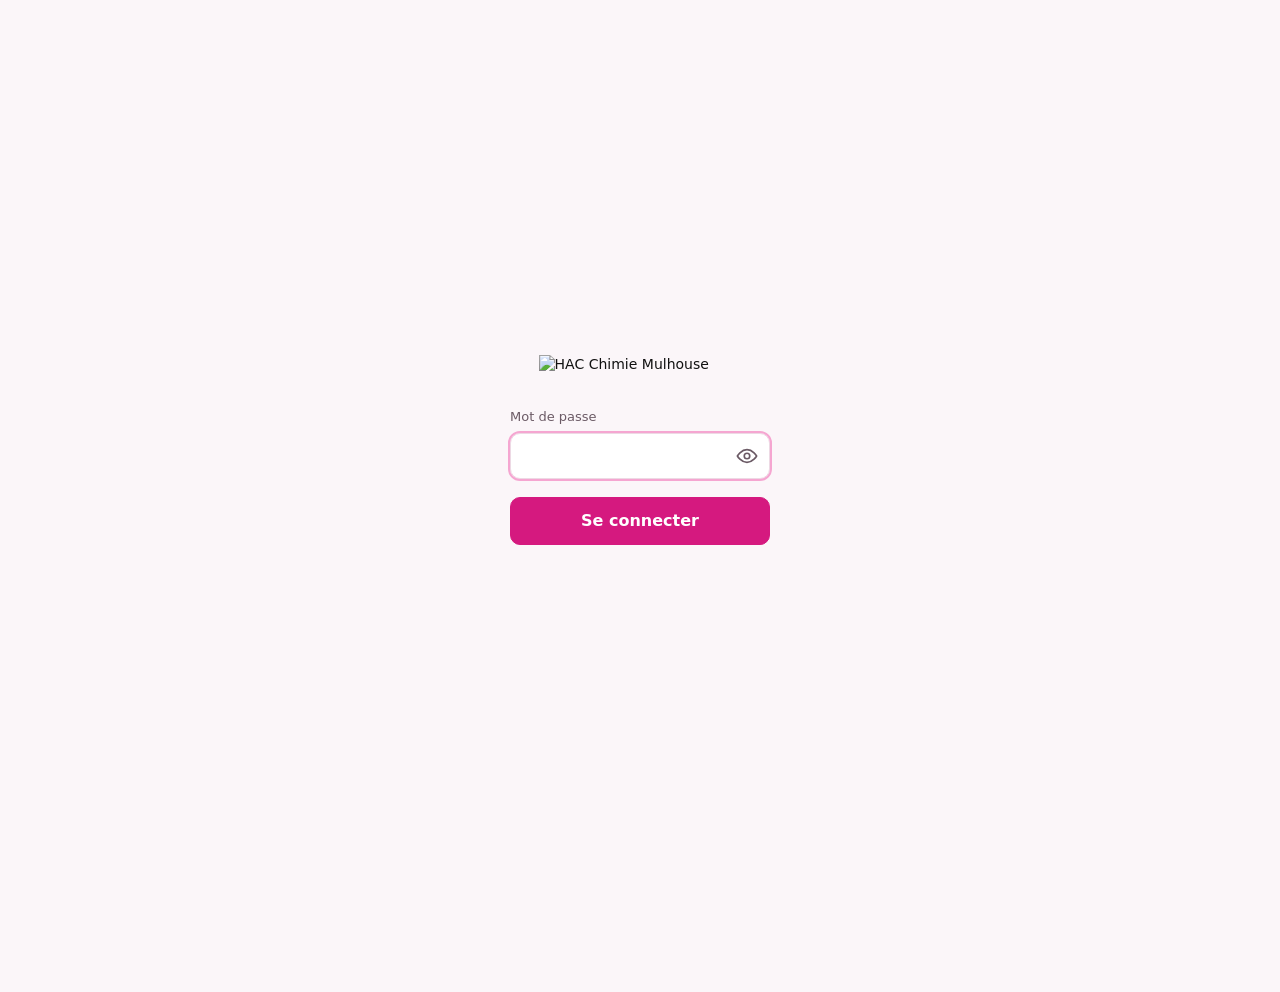
==== commit 3e966258: "Add files via upload" ====
--- a/index.html
+++ b/index.html
@@ -1,102 +1,21 @@
 <!doctype html>
-<html lang="fr">
-<head>
-<meta charset="utf-8">
-<meta name="viewport" content="width=device-width, initial-scale=1, viewport-fit=cover">
-<meta name="theme-color" content="#ad1457">
-<title>Mes exercices</title>
+<html lang="fr"><head><meta charset="utf-8">
+<meta name="viewport" content="width=device-width,initial-scale=1,viewport-fit=cover">
+<title>Chimie Mulhouse</title>
+<meta name="theme-color" content="#FBF6F9">
+<script>try{var t=localStorage.getItem("suivi.theme");if(t==="light"||t==="dark")document.documentElement.setAttribute("data-theme",t)}catch(e){}</script>
 <link rel="manifest" href="manifest.webmanifest">
-<link rel="icon" href="icon-192.png?v=2">
-<link rel="apple-touch-icon" href="icon-192.png?v=2">
-<link rel="stylesheet" href="style.css">
-</head>
+<link rel="icon" href="icon-192.png"><link rel="apple-touch-icon" href="icon-192.png">
+<link rel="stylesheet" href="style.css"><meta name="application-name" content="Chimie Mulhouse"><meta name="apple-mobile-web-app-title" content="Chimie Mulhouse"></head>
 <body>
-<header>
-  <h1>Mes exercices</h1>
-  <div class="hbtns"><button id="filtBtn" class="icon" aria-label="Filtrer par semestre" hidden><svg viewBox="0 0 24 24" width="18" height="18" fill="none" stroke="currentColor" stroke-width="2.2" stroke-linecap="round" stroke-linejoin="round"><path d="M4 5h16l-6 7.5V19l-4-2v-4.5z"/></svg><i class="fdot" hidden></i></button><button id="menuBtn" class="icon" aria-label="Menu">⋮</button></div>
-</header>
+<div class="wrap">
+<header><div class="brand"><img src="logo.png" alt="Chimie Mulhouse" width="40" height="40"><div><h1>Suivi des études</h1><div class="sub" id="today"></div></div></div><button id="menubtn" class="b" type="button" aria-label="Menu">☰</button></header>
+<nav id="nav"></nav>
+<div id="status"></div>
+<main id="view"></main>
+<div id="sheet" hidden></div>
+</div>
+<script src="app.js"></script>
+<script>if('serviceWorker' in navigator)window.addEventListener('load',()=>navigator.serviceWorker.register('sw.js').catch(()=>{}));</script>
 
-<div id="filters" class="chips" aria-label="Semestres" hidden></div>
-
-<main>
-  <section id="v-today"></section>
-  <section id="v-exos" hidden>
-    <input id="search" type="search" placeholder="Chercher (matière, intitulé…)">
-    <div id="exoList"></div>
-  </section>
-  <section id="v-mats" hidden></section>
-  <section id="v-dash" hidden></section>
-  <section id="v-set" hidden></section>
-</main>
-
-<button id="addBtn" class="fab" aria-label="Ajouter un exercice" hidden>+</button>
-
-<nav id="tabs">
-  <button data-view="dash" aria-pressed="false"><svg viewBox="0 0 24 24" width="46" height="28" fill="none" stroke="currentColor" stroke-width="1.8" stroke-linecap="round" stroke-linejoin="round" aria-hidden="true"><path d="M4 20V10M10 20V4M16 20v-8M22 20H2"/></svg><span>Tableau de bord</span></button>
-  <button data-view="today" aria-pressed="true"><svg viewBox="0 0 24 24" width="46" height="28" fill="none" stroke="currentColor" stroke-width="1.8" stroke-linecap="round" stroke-linejoin="round" aria-hidden="true"><path d="M9 11l3 3 8-8"/><path d="M20 12v7a2 2 0 0 1-2 2H6a2 2 0 0 1-2-2V6a2 2 0 0 1 2-2h9"/></svg><span>À faire</span></button>
-  <button data-view="exos" aria-pressed="false"><svg viewBox="0 0 24 24" width="46" height="28" fill="none" stroke="currentColor" stroke-width="1.8" stroke-linecap="round" stroke-linejoin="round" aria-hidden="true"><path d="M8 6h13M8 12h13M8 18h13"/><circle cx="3.5" cy="6" r="1"/><circle cx="3.5" cy="12" r="1"/><circle cx="3.5" cy="18" r="1"/></svg><span>Exos</span></button>
-  <button data-view="mats" aria-pressed="false"><svg viewBox="0 0 24 24" width="46" height="28" fill="none" stroke="currentColor" stroke-width="1.8" stroke-linecap="round" stroke-linejoin="round" aria-hidden="true"><path d="M4 5a2 2 0 0 1 2-2h13v16H6a2 2 0 0 0-2 2z"/><path d="M4 19V5"/><path d="M9 8h6"/></svg><span>Matières</span></button>
-  <button data-view="set" aria-pressed="false"><svg viewBox="0 0 24 24" width="46" height="28" fill="none" stroke="currentColor" stroke-width="1.8" stroke-linecap="round" stroke-linejoin="round" aria-hidden="true"><circle cx="12" cy="12" r="3"/><path d="M19.4 15a1.7 1.7 0 0 0 .3 1.8l.1.1a2 2 0 1 1-2.8 2.8l-.1-.1a1.7 1.7 0 0 0-1.8-.3 1.7 1.7 0 0 0-1 1.5V21a2 2 0 1 1-4 0v-.1a1.7 1.7 0 0 0-1.1-1.5 1.7 1.7 0 0 0-1.8.3l-.1.1a2 2 0 1 1-2.8-2.8l.1-.1a1.7 1.7 0 0 0 .3-1.8 1.7 1.7 0 0 0-1.5-1H3a2 2 0 1 1 0-4h.1a1.7 1.7 0 0 0 1.5-1.1 1.7 1.7 0 0 0-.3-1.8l-.1-.1a2 2 0 1 1 2.8-2.8l.1.1a1.7 1.7 0 0 0 1.8.3H9a1.7 1.7 0 0 0 1-1.5V3a2 2 0 1 1 4 0v.1a1.7 1.7 0 0 0 1 1.5 1.7 1.7 0 0 0 1.8-.3l.1-.1a2 2 0 1 1 2.8 2.8l-.1.1a1.7 1.7 0 0 0-.3 1.8V9a1.7 1.7 0 0 0 1.5 1H21a2 2 0 1 1 0 4h-.1a1.7 1.7 0 0 0-1.5 1z"/></svg><span>Réglages</span></button>
-</nav>
-
-<div id="toast" role="status"></div>
-
-<dialog id="filtDlg">
-  <div class="mhead"><h2>Filtrer par semestre</h2><button id="closeFilt" class="xbtn" type="button" aria-label="Fermer"><svg viewBox="0 0 24 24" width="20" height="20" fill="none" stroke="currentColor" stroke-width="2.2" stroke-linecap="round"><path d="M6 6l12 12M18 6L6 18"/></svg></button></div>
-  <div id="filtBox" class="chips fbox"></div>
-  <button id="filtAll" class="row" type="button">Tout afficher</button>
-</dialog>
-
-<dialog id="menu">
-  <div class="mhead"><h2>Menu</h2><button id="closeMenu" class="xbtn" type="button" aria-label="Fermer"><svg viewBox="0 0 24 24" width="20" height="20" fill="none" stroke="currentColor" stroke-width="2.2" stroke-linecap="round"><path d="M6 6l12 12M18 6L6 18"/></svg></button></div>
-  <div class="syncrow">
-    <button id="syncBtn" class="row">Synchroniser avec mon Drive</button>
-    <button id="syncUrlBtn" class="pen" type="button" title="Changer l’adresse de synchronisation" aria-label="Changer l’adresse de synchronisation"><svg viewBox="0 0 24 24" width="20" height="20" fill="none" stroke="currentColor" stroke-width="1.9" stroke-linecap="round" stroke-linejoin="round"><path d="M12 20h9"/><path d="M16.5 3.5a2.1 2.1 0 0 1 3 3L7 19l-4 1 1-4Z"/></svg></button>
-  </div>
-  <button id="importSheet" class="row">Importer un fichier<small style="display:block;font-size:.66rem;opacity:.75">Tableur (Excel, CSV) ou sauvegarde (.json)</small></button>
-  <input id="sheetInput" type="file" accept=".xlsx,.csv,.json,text/csv,application/json,application/vnd.openxmlformats-officedocument.spreadsheetml.sheet" hidden>
-  <button id="exportBtn" class="row">Exporter mes données (format .json)</button>
-  <button id="versBtn" class="row">Restaurer une ancienne sauvegarde</button>
-  <p id="ver" style="text-align:center;font-size:.7rem;color:var(--muted);margin:6px 0 0"></p>
-</dialog>
-
-<dialog id="editor">
-  <form id="form" method="dialog">
-    <h2 id="editorTitle">Nouvel exercice</h2>
-    <label>Semestre <select id="fSem"></select></label>
-    <label>Matière <select id="fMat"></select></label>
-    <label>Intitulé (facultatif) <input id="fTitre" autocomplete="off"></label>
-    <label>Niveau de réussite (0 à 5)
-      <select id="fSucces"></select>
-    </label>
-    <label>Fait le <input id="fDate" type="date" required></label>
-    <label>Durée en minutes (facultatif) <input id="fMin" type="number" min="0" inputmode="numeric"></label>
-    <label>Note (facultatif) <textarea id="fNote" rows="3" placeholder="Ex. : correction page 12 de mon cahier"></textarea></label>
-    <div class="actions">
-      <button type="button" id="delBtn" class="danger" hidden>Supprimer</button>
-      <span class="grow"></span>
-      <button type="button" id="cancelBtn" class="plain">Annuler</button>
-      <button type="submit" class="primary">Enregistrer</button>
-    </div>
-  </form>
-</dialog>
-
-<dialog id="doneDlg">
-  <h2 id="doneTitle">Exercice refait</h2>
-  <p id="doneTxt" class="muted"></p>
-  <label class="doneT"><span><svg viewBox="0 0 24 24" width="14" height="14" fill="none" stroke="currentColor" stroke-width="2" stroke-linecap="round" style="vertical-align:-2px;margin-right:5px;opacity:.7"><circle cx="12" cy="12" r="9"/><path d="M12 7v5l3 2"/></svg>Temps passé (min)</span><input id="doneMin" type="number" inputmode="numeric" min="1" max="999"></label>
-  <div id="doneBtns" class="levels"></div>
-  <button id="doneCancel" class="row plain">Annuler</button>
-</dialog>
-
-<dialog id="versDlg">
-  <h2>Restaurer une ancienne sauvegarde</h2>
-  <p class="muted" style="margin:0 0 8px">Choisis la version selon sa date et son heure. Sur cet appareil : les 10 dernières ; sur ton Drive : les 10 dernières aussi.</p>
-  <div id="versList" style="max-height:60vh;overflow:auto"></div>
-  <button id="versFile" class="row">Importer un fichier…</button>
-  <button id="versClose" class="row plain">Fermer</button>
-</dialog>
-
-<script src="app.js"></script>
-</body>
-</html>
+</body></html>
--- a/style.css
+++ b/style.css
@@ -1,408 +1,165 @@
-@font-face{font-family:'Chancery';font-weight:400;font-style:normal;font-display:swap;src:url(fonts/chancery.woff) format('woff')}
-@font-face{font-family:'Poppins';font-weight:400;font-style:normal;font-display:swap;src:url(fonts/poppins-Regular.woff) format('woff')}
-@font-face{font-family:'Poppins';font-weight:500 600;font-style:normal;font-display:swap;src:url(fonts/poppins-Medium.woff) format('woff')}
-@font-face{font-family:'Poppins';font-weight:700 900;font-style:normal;font-display:swap;src:url(fonts/poppins-Bold.woff) format('woff')}
-:root{--bord:#ad1457;--bord2:#5c1530;--rose:#e58aa8;--rose2:#f6c9d6;--rose3:#fdeef2;--bg:#fff8fa;--ink:#2b1620;--muted:#8a6573;--line:#ecd3db;--ok:#2e7d5b;--warn:#c0392b;--card:#fff}
+:root{
+  --bg:#FBF6F9; --card:#FFFFFF; --card2:#FCE6F2; --ink:#111111; --mute:#6B5A65; --line:#EDD9E4;
+  --acc:#D5197F; --acc-ink:#FFFFFF; --butter:#F5A6D1; --good:#2E8B57; --bad:#B3261E; --warn:#C77700;
+  --c1:#D5197F; --c2:#F27DBE; --c3:#111111; --c4:#8A8A8A; --c5:#7B3FA0; --c6:#3B9BA6;
+  --lv0:#EEE8EC; --lv1:#F9CFE5; --lv2:#F27DBE; --lv3:#D5197F; --lv4:#111111;
+  --shadow:0 1px 2px rgba(60,10,40,.08),0 4px 14px rgba(60,10,40,.06);
+}
+@media (prefers-color-scheme:dark){:root:not([data-theme="light"]){
+  --bg:#121014; --card:#1C181B; --card2:#2D1D27; --ink:#F6EEF2; --mute:#B9A6B1; --line:#3A2E36;
+  --acc:#FF4FB0; --acc-ink:#111111; --butter:#8A2D63; --good:#7BD0A0; --bad:#FF8A80; --warn:#F0B33A;
+  --c1:#FF4FB0; --c2:#F9A8D4; --c3:#F6EEF2; --c4:#8F8189; --c5:#B58AD6; --c6:#6FC3CC;
+  --lv0:#3A3036; --lv1:#6B2A4E; --lv2:#B02A7C; --lv3:#FF4FB0; --lv4:#FFD0EA;
+  --shadow:none;}}
+:root[data-theme="dark"]{
+  --bg:#121014; --card:#1C181B; --card2:#2D1D27; --ink:#F6EEF2; --mute:#B9A6B1; --line:#3A2E36;
+  --acc:#FF4FB0; --acc-ink:#111111; --butter:#8A2D63; --good:#7BD0A0; --bad:#FF8A80; --warn:#F0B33A;
+  --c1:#FF4FB0; --c2:#F9A8D4; --c3:#F6EEF2; --c4:#8F8189; --c5:#B58AD6; --c6:#6FC3CC;
+  --lv0:#3A3036; --lv1:#6B2A4E; --lv2:#B02A7C; --lv3:#FF4FB0; --lv4:#FFD0EA; --shadow:none;}
 *{box-sizing:border-box}
-html,body{margin:0;background:var(--bg);color:var(--ink);font:16px/1.4 system-ui,-apple-system,"Segoe UI",Roboto,sans-serif}
-body{padding-bottom:calc(72px + env(safe-area-inset-bottom,0px));padding-top:env(safe-area-inset-top,0px)}
-header{display:flex;align-items:center;justify-content:space-between;background:var(--bord);color:#fff;padding:12px 16px}
-h1{font-size:1.15rem;margin:0}
-h2{font-size:1.05rem;margin:0 0 .6rem}
-h3{font-size:.95rem;margin:.2rem 0}
-button{font:inherit;cursor:pointer}
-.icon{background:none;border:0;color:#fff;font-size:1.6rem;line-height:1;padding:4px 10px}
-main{padding:12px 16px;max-width:760px;margin:0 auto}
-.chips{display:flex;gap:6px;flex-wrap:wrap;padding:10px 16px 0;max-width:760px;margin:0 auto}
-.chip{border:1.5px solid var(--rose);background:#fff;color:var(--bord);border-radius:999px;padding:4px 11px;font-size:.82rem}
-.chip[aria-pressed=true]{background:var(--bord);border-color:var(--bord);color:#fff}
-#tabs{position:fixed;left:0;right:0;bottom:0;display:flex;background:#fff;border-top:1px solid var(--line);padding-bottom:env(safe-area-inset-bottom,0px);z-index:5}
-#tabs button{flex:1;border:0;background:none;display:flex;flex-direction:column;align-items:center;gap:3px;padding:9px 2px 8px;font-size:.78rem;line-height:1.15;color:var(--muted)}
-#tabs button[aria-pressed=true]{color:var(--bord);font-weight:700}
-.fab{position:fixed;right:16px;bottom:calc(76px + env(safe-area-inset-bottom,0px));width:56px;height:56px;border-radius:50%;border:0;background:var(--bord);color:#fff;font-size:2rem;box-shadow:0 3px 10px #0004;z-index:6}
-.card{background:var(--card);border:1px solid var(--line);border-radius:14px;padding:12px 14px;margin:0 0 10px}
-.card.exam{background:var(--rose3);border-color:var(--rose2)}
-.row2{display:flex;justify-content:space-between;align-items:center;gap:10px}
-.muted{color:var(--muted);font-size:.86rem}
-.pill{display:inline-block;border-radius:999px;padding:1px 9px;font-size:.76rem;background:var(--rose2);color:var(--bord2);margin-right:4px}
-.pill.late{background:var(--bord);color:#fff}
-.kpis{display:grid;grid-template-columns:1fr 1fr;gap:10px;margin-bottom:10px}
-.kpi{background:#fff;border:1px solid var(--line);border-radius:14px;padding:10px 12px}
-.kpi b{display:block;font-size:1.6rem;color:var(--bord)}
-.bar{height:10px;border-radius:6px;background:var(--rose3);overflow:hidden;margin:6px 0}
-.bar i{display:block;height:100%;background:var(--bord)}
-.btn,.primary,.plain,.danger,.row{border-radius:10px;border:1.5px solid var(--bord);background:#fff;color:var(--bord);padding:8px 14px}
-.primary{background:var(--bord);color:#fff}
-.danger{border-color:var(--warn);color:var(--warn)}
-.plain{border-color:var(--line);color:var(--muted)}
-.row{display:block;width:100%;text-align:left;margin:6px 0}
-input,select,textarea{font:inherit;width:100%;padding:9px 10px;border:1.5px solid var(--line);border-radius:10px;background:#fff;color:var(--ink)}
-label{display:block;margin:.6rem 0 0;font-size:.88rem;color:var(--muted)}
-dialog{border:0;border-radius:16px;padding:16px;width:min(92vw,440px);max-height:88vh;overflow:auto;background:var(--bg);color:var(--ink)}
-dialog::backdrop{background:#0006}
-.actions{display:flex;gap:8px;margin-top:14px;align-items:center}
-.grow{flex:1}
-.levels{display:grid;grid-template-columns:repeat(3,1fr);gap:8px;margin:10px 0}
-.levels button{padding:12px 4px;border-radius:12px;border:1.5px solid var(--bord);background:#fff;color:var(--bord);font-weight:700}
-.levels button small{display:block;font-weight:400;font-size:.7rem;color:var(--muted)}
-#toast{position:fixed;left:50%;bottom:calc(90px + env(safe-area-inset-bottom,0px));transform:translateX(-50%);background:var(--bord2);color:#fff;padding:10px 16px;border-radius:12px;opacity:0;pointer-events:none;transition:opacity .25s;max-width:88vw;z-index:20;text-align:center}
-#toast.on{opacity:1}
-canvas{width:100%;display:block}
-table{width:100%;border-collapse:collapse;font-size:.9rem}
-td,th{padding:4px 6px;text-align:left}
-td input{padding:5px 6px}
-.legend{display:flex;gap:10px;flex-wrap:wrap;font-size:.78rem;color:var(--muted);margin-top:4px}
-.legend i{display:inline-block;width:10px;height:10px;border-radius:3px;margin-right:4px}
-summary{cursor:pointer;font-weight:700;color:var(--bord);padding:6px 0}
+html,body{margin:0}
+body{background:var(--bg);color:var(--ink);font:14px/1.4 system-ui,-apple-system,"Segoe UI",Roboto,sans-serif;
+  padding:0 max(12px,env(safe-area-inset-right,0px)) 92px max(12px,env(safe-area-inset-left,0px));-webkit-text-size-adjust:100%}
+.wrap{max-width:1180px;margin:0 auto}
+header{padding:10px 0 4px;display:flex;align-items:center;justify-content:space-between;gap:10px}
+h1{font-size:18px;line-height:1.15;margin:0;letter-spacing:-.01em;font-weight:800}
+.brand{display:flex;align-items:center;gap:10px;min-width:0}
+.brand img{width:40px;height:40px;object-fit:contain;flex:none}
+.sub b{color:var(--acc);letter-spacing:.06em}
+.sub{color:var(--mute);font-size:11.5px}
+nav{position:fixed;left:0;right:0;bottom:0;z-index:40;display:flex;overflow-x:auto;background:var(--card);border-top:1px solid var(--line);padding:6px 6px calc(6px + env(safe-area-inset-bottom,0px));scrollbar-width:none;box-shadow:0 -4px 16px rgba(60,10,40,.07)}
+nav::-webkit-scrollbar{display:none}
+nav button{flex:1 0 74px;display:flex;flex-direction:column;align-items:center;gap:3px;border:0;background:transparent;color:var(--mute);padding:6px 4px;border-radius:14px;font:inherit;font-size:11px;cursor:pointer;white-space:nowrap}
+nav button svg{display:block}
+nav button[aria-current="true"]{background:var(--card2);color:var(--acc);font-weight:600}
+h2{font-size:15px;margin:0 0 4px}
+.card{background:linear-gradient(180deg,var(--card) 0%,var(--card) 55%,var(--card2) 220%);border:1px solid color-mix(in srgb,var(--line) 35%,transparent);border-radius:18px;padding:12px;box-shadow:0 1px 0 rgba(255,255,255,.9) inset,0 2px 3px rgba(60,10,40,.07),0 8px 20px -6px rgba(60,10,40,.16),0 18px 36px -14px rgba(213,25,127,.14)}
+.card h3{display:flex;align-items:center;gap:7px;margin:0 0 2px;font-size:13.5px;color:var(--acc);letter-spacing:.02em}
+.card .hint{color:var(--mute);font-size:11px;margin-bottom:6px}
+.ico{flex:none}
+.grid{display:grid;gap:10px;grid-template-columns:repeat(auto-fit,minmax(min(100%,300px),1fr));margin-bottom:10px}
+.grid.k3{grid-template-columns:repeat(3,minmax(0,1fr));gap:8px}
+.grid.k3 .card{padding:10px 8px;min-width:0;overflow:hidden}
+.kpi .lab{display:flex;align-items:center;gap:5px;font-size:9px;letter-spacing:.02em;color:var(--mute);font-weight:700;line-height:1.15;white-space:nowrap}
+.kpi .lab svg{color:var(--acc)}
+.kpi .val{font-size:19px;font-weight:800;color:var(--acc);line-height:1.15;margin-top:5px;white-space:nowrap;font-variant-numeric:tabular-nums}
+.kpi .note{font-size:10px;color:var(--mute);white-space:nowrap;overflow:hidden;text-overflow:ellipsis}
+.banner{display:flex;align-items:center;gap:8px;background:var(--card2);border-radius:14px;padding:8px 12px;margin:4px 0 10px;font-weight:600;font-size:13px;box-shadow:0 1px 0 rgba(255,255,255,.7) inset,0 3px 8px -3px rgba(60,10,40,.18)}
+.banner svg{flex:none}
+.banner.ok{color:var(--good)}
+.msg{background:var(--card2);border-radius:12px;padding:10px 12px;margin:8px 0;color:var(--ink);font-size:13.5px}
+.msg.err{color:var(--bad)}
+.row{display:flex;gap:10px;align-items:center;flex-wrap:wrap}
+select,input,textarea,button.b{font:inherit;color:var(--ink);background:var(--card);border:1px solid var(--line);border-radius:10px;padding:7px 9px;min-width:0}
+input[type=number]{width:100%}
+select:focus,input:focus,textarea:focus{outline:2px solid var(--butter);outline-offset:0}
+button.b{background:var(--acc);color:var(--acc-ink);border-color:var(--acc);font-weight:600;cursor:pointer;padding:8px 14px}
+button.b.ghost{background:transparent;color:var(--acc)}
+button.b.warn{background:var(--bad);border-color:var(--bad);color:#fff}
+button.x{border:none;background:transparent;color:var(--mute);font-size:18px;cursor:pointer;padding:2px 8px}
+.tw{overflow-x:auto;border:1px solid var(--line);border-radius:14px;background:var(--card);-webkit-overflow-scrolling:touch}
+table{border-collapse:collapse;width:100%;font-size:13.5px}
+th{background:var(--card2);text-align:left;padding:8px 8px;font-weight:600;white-space:nowrap;position:sticky;top:0}
+td{padding:4px 5px;border-top:1px solid var(--line);vertical-align:middle}
+td.a{background:color-mix(in srgb,var(--card2) 55%,var(--card));padding:6px 8px}
+td input,td select{width:100%;min-width:90px;border-color:transparent;background:transparent;padding:6px 6px}
+td select{min-width:150px}
+td input:hover,td select:hover{border-color:var(--line)}
+td input[type=number]{min-width:70px;text-align:right}
+td input[type=date]{min-width:128px}
+td.n{text-align:right;font-variant-numeric:tabular-nums}
+td.al{min-width:240px;color:var(--bad);font-size:11.5px}
+.tag{display:inline-block;padding:2px 9px;border-radius:999px;font-size:12px;background:var(--card2)}
+.legend{display:flex;flex-wrap:wrap;gap:6px 12px;font-size:12px;color:var(--mute);margin-top:8px}
+.legend i{display:inline-block;width:8px;height:8px;border-radius:50%;margin-right:5px;vertical-align:1px}
+.donutbox{display:flex;align-items:center;justify-content:center;padding:6px 0}
+.donutbox svg{display:block;width:min(54vw,206px);height:auto;margin:0 auto}
+.donutbox .ctr{font-size:34px;font-weight:700;fill:var(--acc)}
+ul.al{list-style:none;margin:0;padding:0}
+ul.al li{padding:8px 0;border-top:1px solid var(--line);font-size:13.5px}
+ul.al li:first-child{border-top:none}
+ul.al b{color:var(--acc)}
+.stat{display:flex;justify-content:space-between;gap:10px;padding:3px 0;border-top:1px solid var(--line);font-size:14px}
+.stat:first-of-type{border-top:none}
+.stat span:last-child{font-variant-numeric:tabular-nums;font-weight:600;white-space:nowrap}
+.stat.big span:last-child{color:var(--acc);font-size:17px}
+.mx{border-collapse:separate;border-spacing:3px}
+.mx td,.mx th{border:none}
+.mx select{border-radius:8px;text-align:center;font-weight:700;padding:6px 2px;min-width:44px;appearance:none;-webkit-appearance:none;cursor:pointer}
+.mx select:not([class*=lv]){background:var(--card2)}
+.mx select{min-width:52px}
+.lv0{background:var(--lv0)}.lv1{background:var(--lv1)}.lv2{background:var(--lv2)}.lv3{background:var(--lv3)}.lv4{background:var(--lv4);color:#fff}
+.sw{display:inline-block;width:14px;height:14px;border-radius:4px;vertical-align:-2px;margin-right:6px}
+.cfg{display:grid;grid-template-columns:1fr 120px;gap:6px 12px;align-items:center}
+.cfg label{font-size:13.5px}
+.cfg input{text-align:right}
+.two{display:grid;gap:14px;grid-template-columns:repeat(auto-fit,minmax(min(100%,340px),1fr))}
+.small{font-size:11.5px;color:var(--mute)}
+.chartbox svg{width:100%;height:auto;display:block}
+.chartbox text{fill:var(--mute);font-size:10.5px}
+.plus{margin:10px 0}
 
-.banner{background:var(--bord);color:#fff;border-radius:999px;padding:10px 16px;font-size:.88rem;font-weight:600;margin:0 0 12px;text-align:center}
-.kpis3{display:grid;grid-template-columns:repeat(3,1fr);gap:10px;margin-bottom:12px}
-.kpi3{position:relative;background:#fff;border-radius:18px;padding:10px 6px 16px;text-align:center;box-shadow:0 2px 10px #ad145714;overflow:hidden;display:flex;flex-direction:column;gap:1px}
-.kpi3 small{font-size:.58rem;font-weight:800;letter-spacing:.04em;color:var(--bord2)}
-.kpi3 b{font-size:2rem;line-height:1.1;color:var(--bord)}
-.kpi3 span{font-size:.66rem;color:var(--muted)}
-.kpi3 u{position:absolute;left:0;right:0;bottom:0;height:7px;background:var(--bord)}
-.kpi3 u.mid{background:#cc597f}
-.dcard{background:#fff;border-radius:18px;padding:14px 12px;margin:0 0 12px;box-shadow:0 2px 10px #ad145714}
-.dcard h2{color:var(--bord);font-size:1rem;margin:0 0 .6rem}
-.cols{position:relative;display:flex;align-items:flex-end;gap:6px;height:178px;padding-left:24px}
-.cols .gl{position:absolute;left:0;right:0;border-top:1px solid #f0dde4;height:0;z-index:0}
-.cols .gl span{position:absolute;left:0;top:-7px;font-size:.6rem;color:var(--muted);background:#fff;padding-right:3px}
-.cols .col{position:relative;z-index:1;flex:1;display:flex;flex-direction:column;align-items:center;justify-content:flex-end;min-width:0;height:100%}
-.cols .col i{display:block;width:70%;background:#e8789e;border-radius:4px 4px 0 0;min-height:2px}
-.cols .v{font-size:.68rem;font-weight:700;color:var(--bord2);margin-bottom:2px}
-.cols .l{font-size:.56rem;color:var(--muted);height:26px;padding-top:4px;text-align:center;word-break:break-all;line-height:1.1;overflow:hidden}
-table.tbl{border-collapse:separate;border-spacing:0;width:100%;font-size:.85rem}
-table.tbl th{background:var(--bord);color:#fff;font-size:.74rem;padding:7px 8px;text-align:left}
-table.tbl th:first-child{border-radius:10px 0 0 0}table.tbl th:last-child{border-radius:0 10px 0 0}
-table.tbl td{padding:6px 8px;border-bottom:1px solid #f3e1e8}
-table.tbl td.c{text-align:center}table.tbl td.b{font-weight:700;color:var(--bord)}table.tbl td.n{font-weight:700}
-table.tbl td input{width:100%;min-width:0;border:1px solid var(--line);border-radius:8px;padding:5px 6px;font:inherit;background:#fff}
-table.tbl td input[type=number]{width:70px}
-.namebtn{border:0;background:none;color:inherit;text-align:left;padding:4px 0;font:inherit}
-details{background:#fff;border-radius:14px;padding:6px 12px;margin:0 0 10px;box-shadow:0 2px 10px #ad145714}
 
-table.tbl td.b{white-space:nowrap}
+body.login header,body.login nav,body.login #status{display:none}
+body.login .wrap{min-height:100vh;min-height:100dvh;display:flex;align-items:center;justify-content:center;padding-top:0;padding-bottom:0}
+body.login main{width:100%}
+.login{max-width:360px;margin:0 auto;display:flex;flex-direction:column;gap:6px}
+.login .hac{width:min(78%,280px);height:auto;align-self:center;margin-bottom:22px}
+.login label{font-size:13px;color:var(--mute);margin-top:6px}
+.login input{width:100%;padding:11px 12px;font-size:16px}
+.login .pw{position:relative}
+.login .pw input{padding-right:46px}
+.login .eye{position:absolute;right:2px;top:50%;transform:translateY(-50%);width:42px;height:42px;display:flex;align-items:center;justify-content:center;background:none;border:0;color:var(--mute);cursor:pointer;border-radius:10px}
+.login .eye .slash{display:none}.login .eye.on .slash{display:block}.login .eye.on{color:var(--acc)}
+.login .msg{margin:6px 0 0}
+.login button.b{margin-top:12px;padding:12px;font-size:16px}
 
-.habit{display:flex;gap:6px;align-items:stretch}
-.habit .scrollx{flex:1;min-width:0}
-.hl{display:grid;grid-template-rows:14px repeat(7,17px);gap:3px;font-size:.62rem;color:var(--muted);padding-top:0}
-.hl span{display:flex;align-items:center}
-.hl::before{content:''}
-.hg{display:grid;width:max-content;grid-template-rows:14px repeat(7,auto);gap:3px;min-width:0}
-.hm{font-size:.58rem;color:var(--muted);white-space:nowrap;overflow:visible}
-.hc{display:block;width:17px;height:17px;border-radius:4px}
+#menubtn{position:static;flex:none;width:38px;height:38px;padding:0;font-size:19px;line-height:1;border-radius:12px;box-shadow:0 4px 10px -3px rgba(213,25,127,.5)}
+#sheet{position:fixed;inset:0;z-index:50;display:flex;align-items:center;justify-content:center;padding:16px}
+#sheet[hidden]{display:none}
+#sheet .sbg{position:absolute;inset:0;background:rgba(40,10,30,.45)}
+#sheet .sc{position:relative;background:var(--card);border-radius:28px;padding:22px 20px 18px;width:100%;max-width:480px;max-height:90vh;overflow:auto;box-shadow:0 12px 40px rgba(40,10,30,.35)}
+#sheet h2{margin:0 0 14px;font-size:24px}
+#sheet .shead{display:flex;align-items:center;justify-content:space-between;margin-bottom:6px}
+#sheet .shead h2{margin:0}
+#sheet .mx{width:48px;height:48px;border-radius:50%;border:1px solid var(--line);background:transparent;color:var(--acc);font-size:20px;cursor:pointer}
+#sheet .mrow{display:flex;gap:10px;align-items:stretch}
+#sheet .mrow .mb:first-child{flex:1}
+.mb{display:flex;flex-direction:column;align-items:flex-start;gap:3px;width:100%;margin:8px 0;padding:14px 16px;border:2px solid var(--acc);border-radius:18px;background:transparent;color:var(--acc);font:inherit;font-size:16.5px;text-align:left;cursor:pointer}
+.mb .s{font-size:13.5px;opacity:.75}
+.mb.sq{width:64px;flex:none;align-items:center;justify-content:center}
+.mb.solid{background:var(--acc);color:var(--acc-ink);justify-content:center;align-items:center;text-align:center}
+.mb.ghost{border-color:transparent;width:auto;padding:8px 6px}
+#sheet .msg{margin:6px 0}
+#sheet input[type=file]{padding:10px;border:1px dashed var(--acc);border-radius:14px;background:var(--card)}
+@media (prefers-color-scheme:dark){:root:not([data-theme="light"]) .lv4{color:#111}:root:not([data-theme="light"]) .brand img{content:url(logo-dark.png);width:56px;height:56px}:root:not([data-theme="light"]) .login .hac{content:url(splash-logo-dark.png)}}
+.dev{display:flex;align-items:center;gap:10px;padding:8px 0;border-top:1px solid var(--line)}
+.dev:first-of-type{border-top:0}
+.dev .dot{width:10px;height:10px;border-radius:50%;background:var(--c4);flex:none}
+.dev .dot.on{background:var(--good)}
+.dev .nm{flex:1;min-width:0}
 
-.scrollx{overflow-x:auto;-webkit-overflow-scrolling:touch}
-.scrollx canvas{width:auto;max-width:none}
+:root[data-theme="dark"] .lv4{color:#111}
+:root[data-theme="dark"] .brand img{content:url(logo-dark.png);width:56px;height:56px}
+:root[data-theme="dark"] .login .hac{content:url(splash-logo-dark.png)}
+.thm{display:flex;align-items:center;gap:6px;margin-top:12px;flex-wrap:wrap}
+.thm .small{flex:1 0 100%}
+.thm button{flex:1;padding:10px 6px;border:1px solid var(--acc);border-radius:14px;background:transparent;color:var(--acc);font:inherit;font-size:14.5px;cursor:pointer}
+.thm button[aria-pressed="true"]{background:var(--acc);color:var(--acc-ink);font-weight:600}
 
-table.tbl td.sem{font-size:.68rem;color:var(--muted);white-space:nowrap}
-table.tbl.dark{font-size:.78rem}table.tbl.dark td,table.tbl.dark th{padding:6px 4px}table.tbl.dark td.sem{font-size:.6rem}table.tbl.dark td.c{white-space:nowrap}
+.tiles{display:grid;grid-template-columns:1fr 1fr;gap:10px;margin-top:14px}
+.tile{display:flex;flex-direction:column;align-items:center;gap:0;padding:10px 8px;border-radius:16px;background:var(--card2);text-align:center}
+.tile .tr{display:flex;align-items:center;justify-content:center;gap:8px}
+.tile .ti{display:flex;align-items:center;color:var(--acc)}
+.tile b{font-size:30px;line-height:1.1;color:var(--acc);font-variant-numeric:tabular-nums}
+.tile small{font-size:12.5px;color:var(--mute)}
 
-.mlist{max-height:420px;overflow-y:auto;display:flex;flex-direction:column;gap:6px}
-.mrow{display:grid;grid-template-columns:1fr auto;align-items:center;gap:8px;font-size:.8rem}
-.mrow .mn{overflow:hidden;text-overflow:ellipsis;white-space:nowrap}
-.mrow .bar{margin:0}.mrow b{text-align:right;color:var(--bord)}
+/* mode sombre : relief par la lumière du haut plutôt que par le contour */
+@media (prefers-color-scheme:dark){:root:not([data-theme="light"]) .card{background:linear-gradient(180deg,#241E22 0%,var(--card) 70%);box-shadow:0 1px 0 rgba(255,255,255,.07) inset,0 6px 18px -4px rgba(0,0,0,.65)}:root:not([data-theme="light"]) .banner{box-shadow:0 1px 0 rgba(255,255,255,.06) inset,0 3px 8px -3px rgba(0,0,0,.6)}}
+:root[data-theme="dark"] .card{background:linear-gradient(180deg,#241E22 0%,var(--card) 70%);box-shadow:0 1px 0 rgba(255,255,255,.07) inset,0 6px 18px -4px rgba(0,0,0,.65)}
+:root[data-theme="dark"] .banner{box-shadow:0 1px 0 rgba(255,255,255,.06) inset,0 3px 8px -3px rgba(0,0,0,.6)}
+.tile{box-shadow:0 1px 0 rgba(255,255,255,.8) inset,0 4px 10px -4px rgba(213,25,127,.3)}
 
-.niv{flex:none;width:40px;height:40px;border-radius:12px;display:flex;align-items:center;justify-content:center;font-weight:800;font-size:1.25rem}
-
-.dlist{background:#fff;border-radius:14px;padding:10px 12px;margin:0 0 10px;box-shadow:0 2px 10px #ad145714}
-.drows{display:flex;flex-direction:column;gap:6px}
-.drow{display:flex;align-items:center;gap:12px;background:var(--rose3);border:1px solid var(--rose2);border-radius:12px;padding:6px 12px}
-.drow.drag{background:var(--rose2);box-shadow:0 4px 14px #ad145744}
-.dh{font-size:1.6rem;line-height:1;color:var(--bord);padding:6px 10px;touch-action:none;cursor:grab;user-select:none}
-.dn{font-weight:600}
-.niv.sm{width:44px;height:30px;border-radius:9px;font-size:.9rem;margin:0 auto}
-.mrow .niv.sm{margin:0}
-
-.dtools{display:flex;gap:8px;margin:-4px 0 10px;flex-wrap:wrap}
-.dtools button{padding:6px 12px}
-.dtools button:disabled{opacity:.35}
-.dcard.dim{opacity:.5}
-
-.uesel{display:block;margin-top:2px;max-width:100%;border:1px solid var(--line);border-radius:8px;background:#fff;color:var(--muted);font:inherit;font-size:.72rem;padding:2px 4px}
-.uebar{display:flex;gap:6px;flex-wrap:wrap;align-items:center;margin:4px 0 8px}
-.semh{font-weight:700;color:var(--bord);font-size:.85rem;margin:10px 0 4px}
-.mlist2{display:flex;flex-direction:column;gap:6px}
-
-*{scrollbar-width:none;-ms-overflow-style:none}
-*::-webkit-scrollbar{display:none;width:0;height:0}
-
-@media (min-width:760px){
-  body.wide main{max-width:1100px}
-  #v-dash:not([hidden]){display:grid;grid-template-columns:1fr 1fr;column-gap:14px;align-items:stretch}
-  #v-set:not([hidden]){display:grid;grid-template-columns:1fr 1fr;column-gap:14px;align-items:stretch}
-  #v-set > .scard:last-child:nth-child(odd){grid-column:1 / -1}
-  #v-dash > .dcard:not(.wide):not(.solo){aspect-ratio:1 / 1;max-height:460px;overflow:hidden;min-height:0}
-  #v-dash > .dcard:not(.wide):not(.solo) .mlist,#v-dash > .dcard:not(.wide):not(.solo) .mscroll{max-height:none}
-  #v-dash > .banner,#v-dash > .kpis3,#v-dash > button,#v-dash > .dcard.wide,#v-dash > .dcard.solo{grid-column:1 / -1}
-}
-
-.mscroll{max-height:420px;overflow-y:auto}
-
-.uebox{display:flex;flex-direction:column;gap:6px;margin:6px 0 10px}
-.uerow{display:grid;grid-template-columns:1fr 130px;gap:8px;align-items:center}
-.uerow input{width:100%;border:1px solid var(--line);border-radius:8px;padding:5px 6px;font:inherit;background:#fff}
-
-.dcard{display:flex;flex-direction:column}
-.mlist,.mscroll{flex:1 1 auto;min-height:0;max-height:420px;overflow-y:auto;-webkit-mask-image:linear-gradient(to bottom,#000 calc(100% - 34px),transparent);mask-image:linear-gradient(to bottom,#000 calc(100% - 34px),transparent);padding-bottom:26px}
-
-.uemats{display:flex;flex-wrap:wrap;gap:6px;align-items:center;margin:-2px 0 8px 10px}
-.uemats .uesel{margin:0}
-
-html{-webkit-tap-highlight-color:transparent}
-#tabs{box-shadow:0 -4px 18px #ad145714;border-top:0;-webkit-user-select:none;user-select:none}
-#tabs button{transition:color .2s,transform .12s;touch-action:manipulation}
-#tabs button:active{transform:scale(.9)}
-#tabs button svg{padding:3px 11px;border-radius:14px;box-sizing:border-box;transition:background .25s,transform .25s}
-#tabs button[aria-pressed=true] svg{background:var(--rose2);transform:translateY(-1px)}
-main > section:not([hidden]){animation:vIn .26s ease-out}
-@keyframes vIn{from{opacity:0;transform:translateY(10px)}to{opacity:1;transform:none}}
-button,.chip,.card{-webkit-tap-highlight-color:transparent}
-button:active:not(:disabled){filter:brightness(.95)}
-@media (prefers-reduced-motion:reduce){main > section:not([hidden]){animation:none}#tabs button{transition:none}}
-
-.scard{background:#fff;border-radius:18px;padding:14px 14px 8px;margin:0 0 12px;box-shadow:0 2px 10px #ad145714}
-.sh{display:flex;align-items:center;gap:10px;margin-bottom:6px}
-.sh h2{margin:0;color:var(--bord);font-size:1.02rem}
-.sico{flex:none;width:34px;height:34px;border-radius:11px;background:var(--rose2);color:var(--bord);display:flex;align-items:center;justify-content:center}
-.srow{display:flex;align-items:center;justify-content:space-between;gap:12px;padding:10px 0;border-top:1px solid #f6e6ec;font-size:.88rem;color:var(--ink)}
-.srow:first-of-type{border-top:0}
-.sl{display:flex;align-items:center;gap:10px;min-width:0;flex:1}
-.sbadge{flex:none;width:28px;height:28px;border-radius:9px;display:flex;align-items:center;justify-content:center;font-style:normal;font-weight:800}
-.sf{flex:none;display:flex;align-items:center;gap:6px}
-.sf input{width:72px;text-align:center;border:1.5px solid var(--rose2);border-radius:10px;padding:7px 4px;font:inherit;font-weight:700;color:var(--bord);background:var(--rose3)}
-.sf input:focus,.wday input:focus{outline:2px solid var(--rose);background:#fff}
-.sf em,.wday em{font-style:normal;font-size:.74rem;color:var(--muted)}
-.week{display:grid;grid-template-columns:repeat(7,1fr);gap:6px;padding:4px 0 10px}
-.wday{display:flex;flex-direction:column;align-items:center;gap:4px;background:var(--rose3);border-radius:12px;padding:8px 2px}
-.wday b{font-size:.78rem;color:var(--bord)}
-.wday input{width:100%;min-width:0;text-align:center;border:0;background:transparent;font:inherit;font-weight:800;font-size:1rem;color:var(--ink);padding:2px 0}
-@media (max-width:420px){.week{grid-template-columns:repeat(4,1fr)}}
-
-.editbtn{display:flex;align-items:center;justify-content:center;width:36px;height:36px;padding:0;border-radius:50%;border:1.5px solid var(--rose2);background:#fff;color:var(--bord);margin:0 0 10px auto;justify-self:end;box-shadow:0 2px 8px #ad145714}
-.editbtn.on{background:var(--bord);border-color:var(--bord);color:#fff}
-
-.legend i.hat{background:#e0527f url("data:image/svg+xml,%3Csvg xmlns='http://www.w3.org/2000/svg' width='10' height='6'%3E%3Cpath d='M0 3Q2.5 0 5 3T10 3' fill='none' stroke='%23f9d3e0' stroke-width='1.2'/%3E%3C/svg%3E")}
-
-table.tbl tr.top td{border-bottom:0}
-table.tbl td.prog{padding:0 8px 10px;border-bottom:1px solid #f3e1e8}
-td.prog{display:table-cell}
-.prog .trk{position:relative;height:10px;border-radius:6px;background:var(--rose3);margin:2px 0 4px}
-.prog .fl{position:absolute;left:0;top:0;bottom:0;border-radius:6px;background:var(--rose)}
-.prog .tk{position:absolute;top:0;bottom:0;width:1.5px;background:#fff;opacity:.9}
-.prog .me{position:absolute;top:-5px;bottom:-5px;width:4px;margin-left:-2px;border-radius:2px;background:var(--bord);text-decoration:none}
-.prog .me.behind{background:var(--bord)}
-.prog .plab{font-size:.68rem;color:var(--muted)}
-
-.mscroll table.tbl th{position:sticky;top:0;z-index:1}
-.mscroll::-webkit-scrollbar{display:none}.mscroll{scrollbar-width:none}
-
-.prog .trk.sq{display:flex;gap:4%;background:none;height:16px;border-radius:0}
-.prog .trk.sq .cell{flex:1;position:relative;background:var(--rose3);border-radius:4px;overflow:hidden}
-.prog .trk.sq .fl{border-radius:0}
-.prog .trk.sq .me{top:-4px;bottom:-4px}
-
-header h1{display:flex;align-items:center;gap:8px}
-.hts{display:inline-flex;gap:2px;align-items:center;background:#fff;border-radius:999px;padding:3px 7px}
-
-.dhead{display:flex;align-items:center;gap:10px;margin:0 0 12px;flex-wrap:wrap}
-.dhead .hh{position:relative;width:44px;height:40px;flex:none}
-.dhead .dht{display:flex;flex-direction:column;min-width:0}
-.dhead .dht b{font-size:1.35rem;color:var(--bord);line-height:1.1}
-.dhead .dht small{font-size:.72rem;color:var(--bord);opacity:.8}
-.dhead .dhd{margin-left:auto;font-size:.8rem;font-weight:700;color:var(--bord);text-transform:none}
-#v-dash > .dhead{grid-column:1 / -1}
-
-table.tbl .mn{font-weight:600;line-height:1.2;margin-bottom:6px}
-table.tbl .jj{color:var(--bord)}
-table.tbl .dd{font-size:.68rem;color:var(--muted)}
-table.tbl td .trk{margin:0}
-table.tbl td .trk{position:relative;height:8px;border-radius:5px;background:var(--rose3)}
-table.tbl td .fl{position:absolute;left:0;top:0;bottom:0;border-radius:5px;background:var(--rose)}
-table.tbl td .tk{position:absolute;top:0;bottom:0;width:1.5px;background:#fff}
-table.tbl td .me{position:absolute;top:-4px;bottom:-4px;width:4px;margin-left:-2px;border-radius:2px;background:var(--bord)}
-table.tbl td .me.behind{background:var(--bord)}
-table.tbl th.c,table.tbl td.c{padding-left:3px;padding-right:3px}
-
-/* ===== design doux, moins tableur ===== */
-body{background:linear-gradient(180deg,#fff3f7 0,#fff8fa 320px)}
-header{background:linear-gradient(120deg,#ad1457,#9b2c52);padding:14px 18px;box-shadow:0 4px 18px #ad145733}
-header h1{font-size:1.15rem;letter-spacing:.2px}
-.dcard{border-radius:22px;padding:18px 16px;box-shadow:0 6px 22px #ad145712;border:1px solid #fbe3ec}
-.dcard h2{font-size:1.02rem;margin:0 0 .8rem;display:flex;align-items:center;gap:8px}
-.dcard h2::before{content:"";width:8px;height:8px;border-radius:50%;background:var(--rose);flex:none}
-.banner{background:linear-gradient(120deg,#ad1457,#a8315c);box-shadow:0 6px 18px #ad145730}
-.kpis3 > *{border-radius:20px;box-shadow:0 6px 18px #ad145712}
-.exl{display:flex;flex-direction:column;gap:8px}
-.exr{display:flex;align-items:center;gap:10px;background:#fff8fa;border:1px solid #fbe3ec;border-radius:16px;padding:10px 12px}
-.exm{flex:1;min-width:0;display:flex;flex-direction:column;gap:8px}
-.ext{display:flex;align-items:center;gap:8px;min-width:0}
-.exr .mn{font-size:.9rem;line-height:1.2;color:var(--ink)}
-.exr .chip{flex:none;font-size:.62rem;font-weight:700;color:var(--bord);background:#fbe3ec;border-radius:999px;padding:2px 7px}
-.exr .trk{position:relative;height:8px;border-radius:5px;background:#fbe3ec}
-.exr .fl{position:absolute;left:0;top:0;bottom:0;border-radius:5px;background:var(--rose)}
-.exr .tk{position:absolute;top:0;bottom:0;width:1.5px;background:#fff8fa}
-.exr .me{position:absolute;top:-4px;bottom:-4px;width:4px;margin-left:-2px;border-radius:2px;background:var(--bord)}
-.exj{display:flex;flex-direction:column;align-items:center;min-width:48px}
-.exj .jj{color:var(--bord);font-size:.95rem}
-.exj .dd{font-size:.64rem;color:var(--muted)}
-.exn{min-width:46px;display:flex;justify-content:flex-end}
-.mlist > *{border-bottom:0}
-
-.seg{display:flex;gap:6px;flex-wrap:wrap;margin:0 0 10px}
-.seg button{border:1px solid var(--line);background:#fff;color:var(--bord);border-radius:999px;padding:5px 10px;font:inherit;font-size:.74rem;font-weight:600}
-.seg button.on{background:var(--bord);color:#fff;border-color:var(--bord)}
-.hg{position:relative}
-.hcur{text-transform:capitalize;color:var(--bord)}.hcur ~ button{padding:6px 14px;font-size:.8rem;border-radius:999px;width:auto}
-
-/* moyennes par matière : tuiles douces */
-.mlist{gap:8px}
-.mlist .mrow{background:#fff8fa;border:1px solid #fbe3ec;border-left:5px solid var(--rose);border-radius:14px;padding:9px 12px;font-size:.88rem;font-weight:600;color:var(--ink)}
-.mlist .mrow .mn{display:flex;align-items:center;gap:8px;min-width:0}
-.mlist .mrow .chip2{font-style:normal;font-size:.62rem;font-weight:700;color:var(--bord);background:#fbe3ec;border-radius:999px;padding:2px 7px;flex:none}
-
-.legend i.hat.hg{background-color:#838383;background-image:url("data:image/svg+xml,%3Csvg xmlns='http://www.w3.org/2000/svg' width='10' height='6'%3E%3Cpath d='M0 3Q2.5 0 5 3T10 3' fill='none' stroke='%23e1e1e1' stroke-width='1.2'/%3E%3C/svg%3E")}
-
-.legend i.tick{background:transparent;border-top:2px solid rgba(92,21,48,.55);height:0;border-radius:0;align-self:center;width:14px}
-
-button.rep{padding:8px 10px;font-size:.8rem;width:auto;flex:none;align-self:center}
-.card .row2{gap:8px}
-
-.chw{display:flex;align-items:flex-start}.chw>canvas{flex:none}.chw .scrollx{flex:1;min-width:0}
-.doneT{display:flex;align-items:center;justify-content:space-between;gap:10px;font-weight:600;color:var(--bord);margin:8px 0}.doneT input{width:80px;text-align:center;padding:8px;border-radius:10px;border:1.5px solid var(--bord);font:inherit}
-/* très grands écrans (télé, grand moniteur) : tout est agrandi */
-@media (min-width:1600px){main,.chips{zoom:1.6}}
-@media (min-width:2800px){main,.chips{zoom:2.8}}
-@media (min-width:1600px){body.wide .chips{max-width:1100px}#v-dash > .dcard:not(.wide):not(.solo){aspect-ratio:auto;height:480px;max-height:none}}
-.tdot{box-sizing:border-box;border:1.5px solid #fff;box-shadow:0 0 0 1px #0002;display:inline-block;width:12px;height:12px;border-radius:50%;background:#ad1457;margin-right:6px;vertical-align:-1px}
-.xnote{margin-top:8px;padding:7px 10px;border-radius:10px;background:var(--rose3);color:var(--bord2);font-size:.8rem;white-space:pre-wrap;display:-webkit-box;-webkit-line-clamp:3;-webkit-box-orient:vertical;overflow:hidden}textarea{resize:vertical}
-.syncrow{display:flex;gap:8px;align-items:stretch;margin:6px 0}.syncrow .row{margin:0;flex:1;min-width:0}.syncrow .pen{flex:none;width:46px;display:flex;align-items:center;justify-content:center;padding:0;border-radius:10px;border:1.5px solid var(--bord);background:#fff;color:var(--bord)}
-.mhead{display:flex;align-items:center;justify-content:space-between;margin-bottom:4px}.mhead h2{margin:0}.xbtn{width:38px;height:38px;border-radius:50%;border:1.5px solid var(--line);background:#fff;color:var(--bord);display:flex;align-items:center;justify-content:center;padding:0;flex:none}
-.ic{display:inline-flex;vertical-align:-1px;margin-right:4px;opacity:.65}.ic svg{display:block}
-.hleg{align-items:center}.gbar{display:inline-flex;align-items:center;gap:6px;flex:1;min-width:150px}.gbar em{font-style:normal;font-size:.66rem;color:var(--muted);white-space:nowrap}.gbar .gstrip{display:block!important;flex:1;height:10px;border-radius:6px;margin:0!important;width:auto!important}
-.qbtn{margin-left:auto;width:24px;height:24px;border-radius:50%;border:1.5px solid var(--line);background:#fff;color:var(--bord);font-size:.8rem;font-weight:700;padding:0;line-height:1;display:flex;align-items:center;justify-content:center;flex:none}.qbtn.on{background:var(--bord);color:#fff;border-color:var(--bord)}.legend[hidden]{display:none!important}
-
-/* chronomètre */
-.chrono{margin-top:8px;display:flex;align-items:center;gap:6px}
-.chrono .chgo{display:inline-flex;align-items:center;gap:6px;padding:6px 12px;border-radius:999px;border:1.5px solid #f0a9c0;background:linear-gradient(135deg,#fff5f8,#fde0ea);color:var(--bord);font-size:.8rem;font-weight:700;width:auto}
-.chrono.on{display:inline-flex;gap:8px;padding:4px 6px 4px 12px;border-radius:999px;border:1.5px solid #f0a9c0;background:linear-gradient(135deg,#fff5f8,#fde0ea);color:var(--bord)}
-.chrono.run{box-shadow:0 0 0 3px #f9d3e066}
-.chrono .chtime{font-weight:800;font-size:.95rem;font-variant-numeric:tabular-nums;letter-spacing:.02em}
-.chrono .chi{display:inline-flex}.chrono .chi svg{display:block}
-.chrono .chpp,.chrono .chx{flex:none;width:30px;height:30px;border-radius:50%;padding:0;display:flex;align-items:center;justify-content:center;border:none;background:var(--bord);color:#fff}
-.chrono .chx{width:24px;height:24px;background:transparent;color:var(--bord);opacity:.6}
-
-/* boutons des cartes : Reporter / Refait, puis Chrono dessous */
-.acts{display:flex;gap:8px;margin-top:10px}
-.abtn{flex:1;display:inline-flex;align-items:center;justify-content:center;gap:7px;padding:10px 12px;border-radius:14px;font-size:.9rem;font-weight:700;width:auto;border:1.5px solid transparent;cursor:pointer;transition:transform .12s}
-.abtn:active{transform:scale(.97)}
-.abtn.soft{background:#fff;color:var(--bord);border-color:#f0a9c0}
-.abtn.main{background:linear-gradient(135deg,#a33c5e,#ad1457);color:#fff;box-shadow:0 4px 12px #ad145744}
-.abtn .chi svg{display:block}
-.chrono{margin-top:8px}
-.chrono .chgo{width:100%;justify-content:center;padding:9px 12px;border-radius:14px;font-size:.88rem}
-.chrono.on{display:flex;width:100%;box-sizing:border-box;justify-content:center;border-radius:14px;padding:5px 8px;gap:12px}
-.chrono.on .chtime{font-size:1.15rem}
-.abtn.main{flex:none;width:56px;padding:10px 0}
-/* version compacte */
-.acts{margin-top:8px;gap:6px}
-.abtn{padding:6px 10px;font-size:.8rem;border-radius:11px;gap:5px}
-.abtn.main{width:44px;padding:6px 0;box-shadow:0 3px 8px #ad145740}
-.chrono{margin-top:6px}
-.chrono .chgo{padding:5px 10px;font-size:.78rem;border-radius:11px;gap:5px}
-.chrono.on{padding:3px 6px;border-radius:11px;gap:10px}
-.chrono.on .chtime{font-size:.95rem}
-.chrono .chpp{width:24px;height:24px}
-.chrono .chx{width:20px;height:20px}
-/* largeur réduite : les boutons ne s'étirent plus */
-.acts{justify-content:flex-start}
-.abtn{flex:none}
-.abtn.soft{padding:6px 14px}
-.chrono{display:flex;justify-content:flex-start}
-.chrono .chgo{width:auto;padding:5px 14px}
-.chrono.on{display:inline-flex;width:auto;padding:3px 6px 3px 12px}
-
-/* police douce */
-html,body,button,input,select,textarea{font-family:'Poppins',system-ui,-apple-system,'Segoe UI',Roboto,sans-serif}
-body{font-size:15px;line-height:1.45}
-/* cartes plus douces */
-.card,.dcard,.scard,.kpi{border:none;border-radius:26px;background:linear-gradient(180deg,#fff,#fffafa);box-shadow:0 10px 30px #ad145710,0 2px 6px #ad14570a}
-.card{padding:16px 16px 14px;margin:0 0 14px}
-.card.exam{background:linear-gradient(180deg,#fff0ef,#ffe8e8)}
-.dcard{padding:20px 18px;margin:0 0 16px}
-.scard{padding:18px 16px 10px;margin:0 0 16px}
-.kpis3 > *{border-radius:24px;box-shadow:0 10px 26px #ad145710}
-.mlist .mrow,.exr{border-radius:18px;border-color:#ffe3e0}
-input,select,textarea{border-radius:14px;border-color:#f6d9dc}
-.pill{border-radius:999px}
-dialog{border-radius:28px;box-shadow:0 20px 60px #ad145733}
-.abtn{border-radius:14px}
-
-/* aéré */
-body{font-size:14px;line-height:1.65;letter-spacing:.005em}
-.card{padding:20px 20px 18px;margin:0 0 22px;box-shadow:0 12px 36px #ad14570b}
-.dcard{padding:24px 22px;margin:0 0 24px;box-shadow:0 12px 36px #ad14570b}
-.scard{padding:22px 20px 14px;margin:0 0 24px}
-.card h3,.card b,.dcard h3{font-weight:600}
-.pill{padding:4px 12px;margin:0 6px 8px 0}
-.acts{gap:12px;margin-top:14px}
-.kpis3{gap:14px}
-.mlist .mrow,.exr{padding:14px 16px;margin:0 0 12px}
-
-.dhead .editbtn{margin:0 0 0 auto;width:34px;height:34px}
-.dhead .dhd{flex-basis:100%;text-align:right;margin-left:0}
-
-/* ombres plus marquées */
-.card,.dcard,.scard,.kpi{box-shadow:0 14px 34px #ad145730,0 4px 10px #ad145722}
-.kpis3 > *{box-shadow:0 12px 28px #ad145730,0 3px 8px #ad145720}
-.mlist .mrow,.exr{box-shadow:0 6px 16px #ad145724}
-.abtn,.editbtn{box-shadow:0 5px 12px #ad145730}
-dialog{box-shadow:0 24px 70px #ad145755}
-
-/* exercice compact */
-.card{padding:13px 15px 12px;margin:0 0 14px}
-.card .pill{padding:2px 9px;margin:0 4px 0 0;font-size:.72rem}
-.card .row2 + div{margin-top:5px!important}
-.acts{gap:8px;margin-top:9px;flex-wrap:wrap;align-items:center}
-.acts .chrono{margin:0!important;width:auto}
-
-/* tableau de bord : une seule colonne partout */
-#v-dash.c1:not([hidden]){display:block!important;max-width:760px;margin-left:auto;margin-right:auto}
-#v-dash.c1 > .dcard{aspect-ratio:auto!important;height:auto!important;max-height:none!important;overflow:visible!important}
-.dhead .colseg{margin:0 8px 0 auto}.dhead .colseg + .editbtn{margin-left:0}
-
-/* plus de bandeau en haut : seul le menu ⋮ reste */
-header{background:none!important;box-shadow:none!important;padding:6px 10px 0!important;justify-content:flex-end;color:var(--bord)}
-header h1{display:none!important}
-header .icon,#menuBtn{color:var(--bord)!important;background:#fff!important;border-radius:50%;width:38px;height:38px;box-shadow:0 5px 12px #ad145730;display:flex;align-items:center;justify-content:center;font-size:1.3rem;padding:0;border:none}
-
-/* grand écran : boutons à droite de l'exercice */
-@media (min-width:600px){
-  .card:has(> .acts){display:grid;grid-template-columns:1fr auto;column-gap:18px;align-items:center}
-  .card:has(> .acts) > .row2{grid-column:1;grid-row:1}
-  .card:has(> .acts) > div:not(.row2):not(.acts){grid-column:1;grid-row:2}
-  .card:has(> .acts) > .acts{grid-column:2;grid-row:1 / span 2;margin:0;flex-wrap:nowrap;justify-content:flex-end}
-}
-
-/* en-tête : filtre + menu, date en cursive */
-.hbtns{display:flex;gap:10px;align-items:center}
-#filtBtn{position:relative}
-#filtBtn[hidden]{display:none!important}
-#filtBtn .fdot{position:absolute;top:5px;right:5px;width:9px;height:9px;border-radius:50%;background:var(--bord);border:2px solid #fff}
-#filters{display:none!important}
-#filtDlg{width:min(92vw,420px)}
-.fbox{padding:6px 0 12px!important;max-width:none!important}
-.dhead{flex-wrap:nowrap;align-items:flex-start;gap:12px}
-.dhead .hh{margin-top:2px}
-.dhead .dhd{flex:1;flex-basis:auto!important;text-align:left!important;margin:0!important;font-family:'Chancery','Zapfino','Brush Script MT',cursive;font-weight:400;font-size:2.15rem;line-height:1.1;color:var(--bord);letter-spacing:.01em;padding-top:2px}
-.dhead .editbtn{flex:none;order:3}
-
-/* cœurs à gauche de l'en-tête, crayon à côté du filtre */
-header{justify-content:space-between!important;align-items:center}
-header .hh{position:relative;width:44px;height:40px;flex:none;margin:0}
-.hbtns .editbtn{margin:0!important;width:38px;height:38px;flex:none}
-.dhead{margin:0 0 8px}
-.dhead .dhd{font-size:2.3rem}
-.dhead{justify-content:center}
-.dhead .dhd{text-align:center!important;flex:1}
+:root{--arch:#CDCDCD}
+@media (prefers-color-scheme:dark){:root:not([data-theme="light"]){--arch:#8A8A8A}}
+:root[data-theme="dark"]{--arch:#8A8A8A}
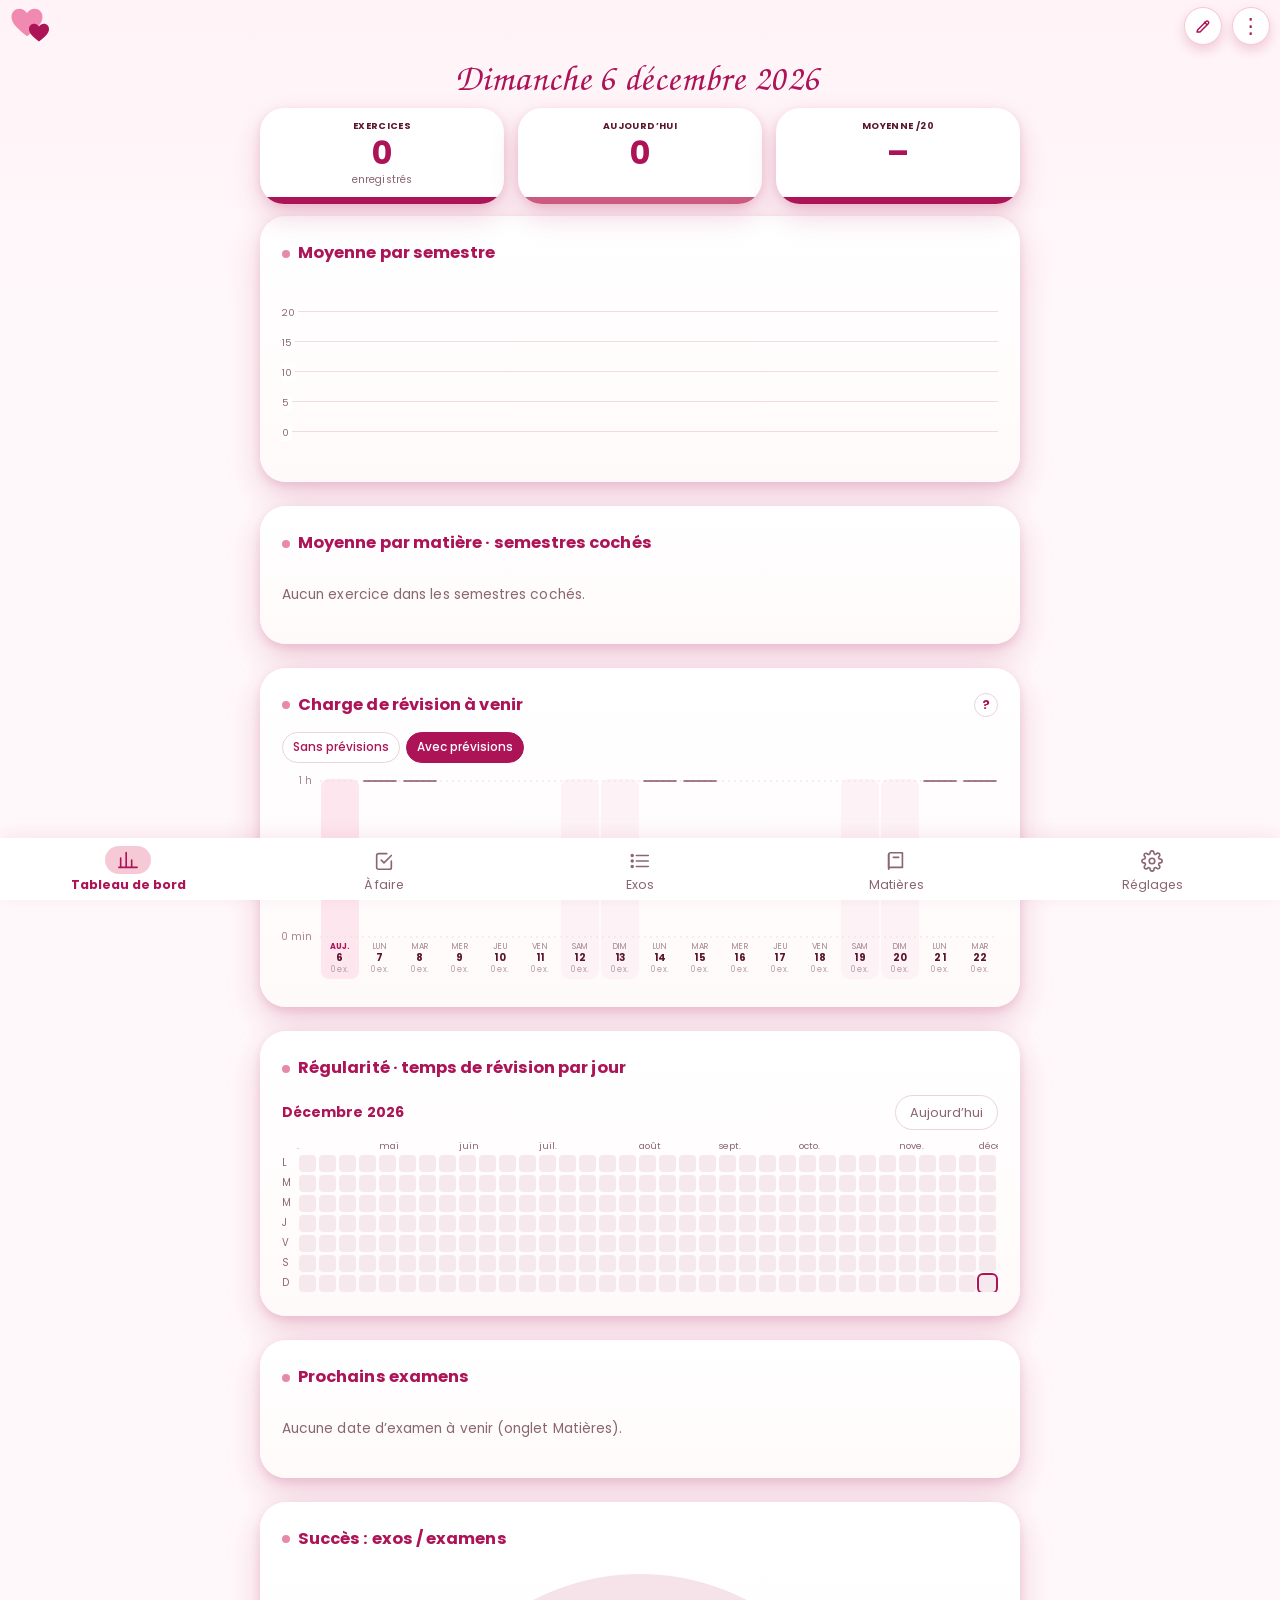
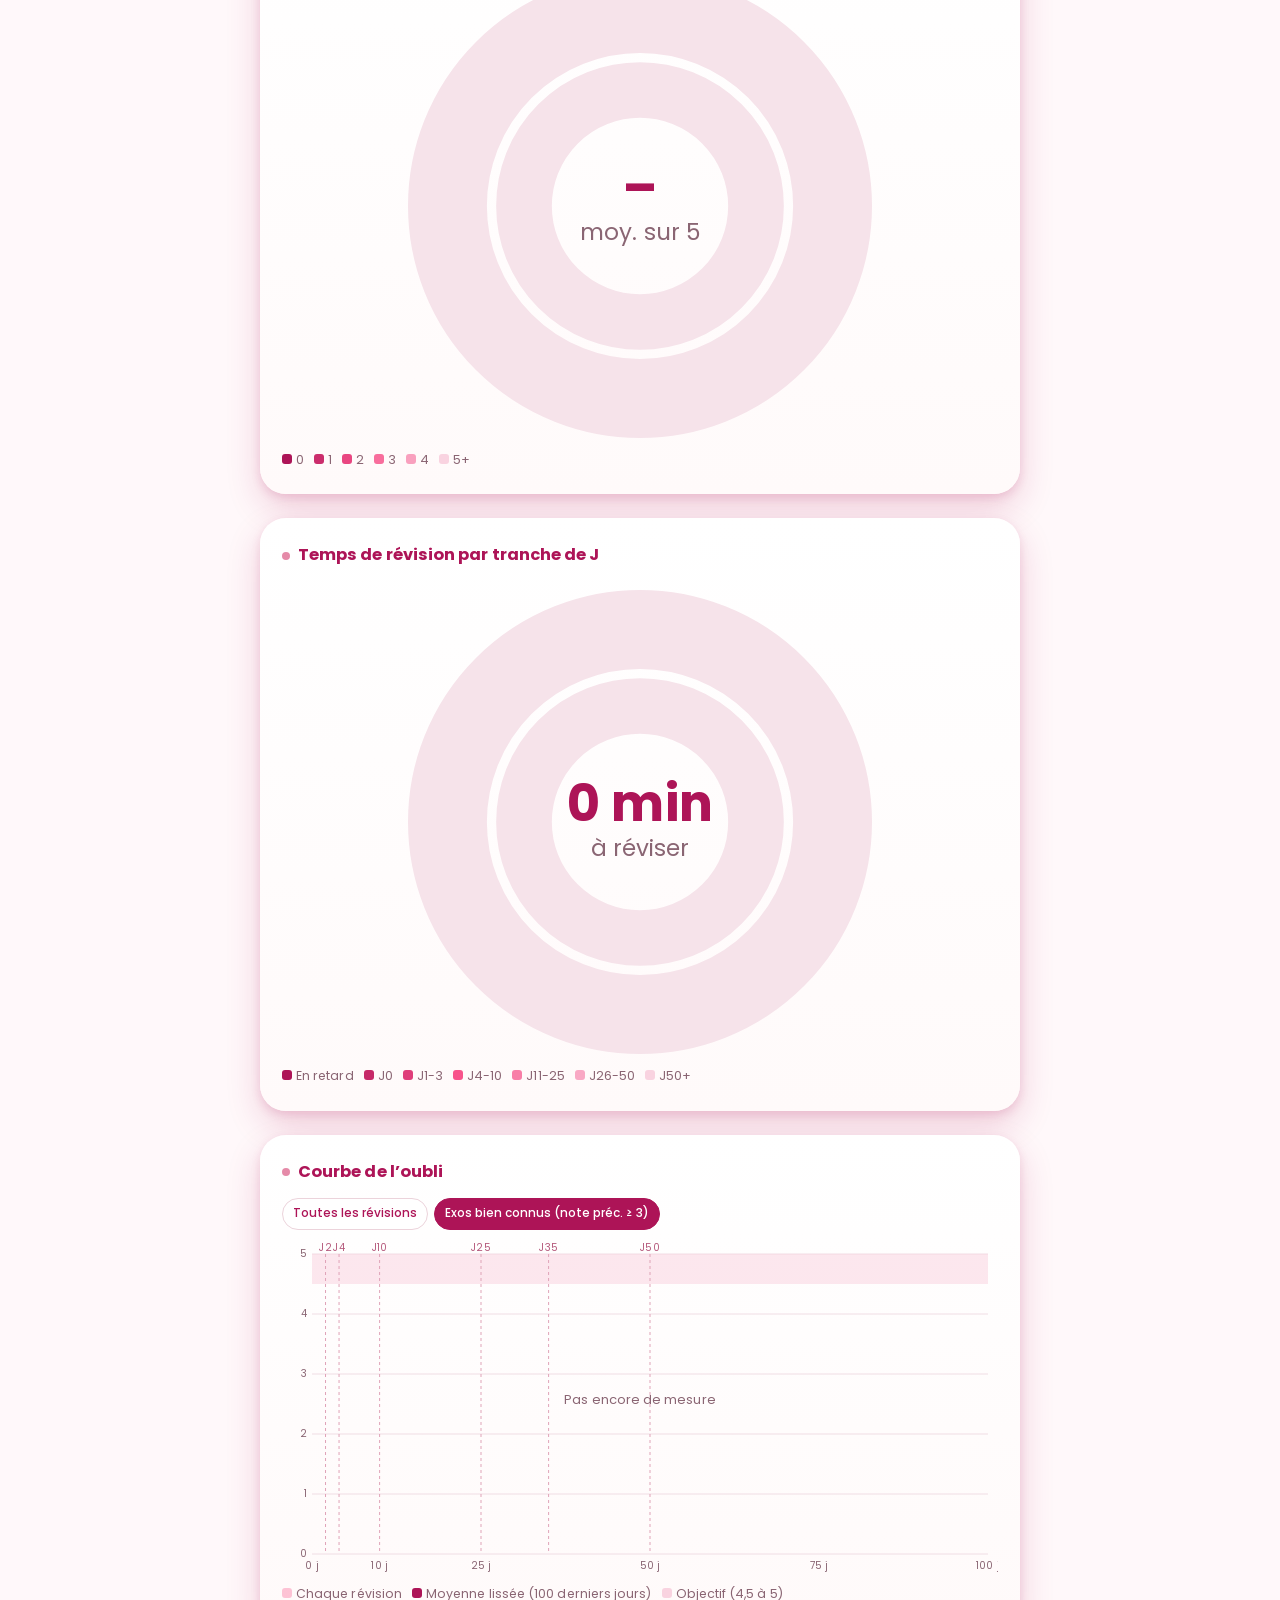
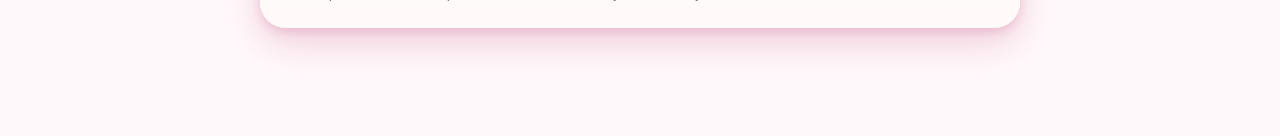
==== commit 7847c65a: "Add files via upload" ====
--- a/index.html
+++ b/index.html
@@ -1,21 +1,102 @@
 <!doctype html>
-<html lang="fr"><head><meta charset="utf-8">
-<meta name="viewport" content="width=device-width,initial-scale=1,viewport-fit=cover">
-<title>Chimie Mulhouse</title>
-<meta name="theme-color" content="#FBF6F9">
-<script>try{var t=localStorage.getItem("suivi.theme");if(t==="light"||t==="dark")document.documentElement.setAttribute("data-theme",t)}catch(e){}</script>
+<html lang="fr">
+<head>
+<meta charset="utf-8">
+<meta name="viewport" content="width=device-width, initial-scale=1, viewport-fit=cover">
+<meta name="theme-color" content="#ad1457">
+<title>Mes exercices</title>
 <link rel="manifest" href="manifest.webmanifest">
-<link rel="icon" href="icon-192.png"><link rel="apple-touch-icon" href="icon-192.png">
-<link rel="stylesheet" href="style.css"><meta name="application-name" content="Chimie Mulhouse"><meta name="apple-mobile-web-app-title" content="Chimie Mulhouse"></head>
+<link rel="icon" href="icon-192.png?v=2">
+<link rel="apple-touch-icon" href="icon-192.png?v=2">
+<link rel="stylesheet" href="style.css">
+</head>
 <body>
-<div class="wrap">
-<header><div class="brand"><img src="logo.png" alt="Chimie Mulhouse" width="40" height="40"><div><h1>Suivi des études</h1><div class="sub" id="today"></div></div></div><button id="menubtn" class="b" type="button" aria-label="Menu">☰</button></header>
-<nav id="nav"></nav>
-<div id="status"></div>
-<main id="view"></main>
-<div id="sheet" hidden></div>
-</div>
+<header>
+  <h1>Mes exercices</h1>
+  <div class="hbtns"><button id="filtBtn" class="icon" aria-label="Filtrer par semestre" hidden><svg viewBox="0 0 24 24" width="18" height="18" fill="none" stroke="currentColor" stroke-width="2.2" stroke-linecap="round" stroke-linejoin="round"><path d="M4 5h16l-6 7.5V19l-4-2v-4.5z"/></svg><i class="fdot" hidden></i></button><button id="menuBtn" class="icon" aria-label="Menu">⋮</button></div>
+</header>
+
+<div id="filters" class="chips" aria-label="Semestres" hidden></div>
+
+<main>
+  <section id="v-today"></section>
+  <section id="v-exos" hidden>
+    <input id="search" type="search" placeholder="Chercher (matière, intitulé…)">
+    <div id="exoList"></div>
+  </section>
+  <section id="v-mats" hidden></section>
+  <section id="v-dash" hidden></section>
+  <section id="v-set" hidden></section>
+</main>
+
+<button id="addBtn" class="fab" aria-label="Ajouter un exercice" hidden>+</button>
+
+<nav id="tabs">
+  <button data-view="dash" aria-pressed="false"><svg viewBox="0 0 24 24" width="46" height="28" fill="none" stroke="currentColor" stroke-width="1.8" stroke-linecap="round" stroke-linejoin="round" aria-hidden="true"><path d="M4 20V10M10 20V4M16 20v-8M22 20H2"/></svg><span>Tableau de bord</span></button>
+  <button data-view="today" aria-pressed="true"><svg viewBox="0 0 24 24" width="46" height="28" fill="none" stroke="currentColor" stroke-width="1.8" stroke-linecap="round" stroke-linejoin="round" aria-hidden="true"><path d="M9 11l3 3 8-8"/><path d="M20 12v7a2 2 0 0 1-2 2H6a2 2 0 0 1-2-2V6a2 2 0 0 1 2-2h9"/></svg><span>À faire</span></button>
+  <button data-view="exos" aria-pressed="false"><svg viewBox="0 0 24 24" width="46" height="28" fill="none" stroke="currentColor" stroke-width="1.8" stroke-linecap="round" stroke-linejoin="round" aria-hidden="true"><path d="M8 6h13M8 12h13M8 18h13"/><circle cx="3.5" cy="6" r="1"/><circle cx="3.5" cy="12" r="1"/><circle cx="3.5" cy="18" r="1"/></svg><span>Exos</span></button>
+  <button data-view="mats" aria-pressed="false"><svg viewBox="0 0 24 24" width="46" height="28" fill="none" stroke="currentColor" stroke-width="1.8" stroke-linecap="round" stroke-linejoin="round" aria-hidden="true"><path d="M4 5a2 2 0 0 1 2-2h13v16H6a2 2 0 0 0-2 2z"/><path d="M4 19V5"/><path d="M9 8h6"/></svg><span>Matières</span></button>
+  <button data-view="set" aria-pressed="false"><svg viewBox="0 0 24 24" width="46" height="28" fill="none" stroke="currentColor" stroke-width="1.8" stroke-linecap="round" stroke-linejoin="round" aria-hidden="true"><circle cx="12" cy="12" r="3"/><path d="M19.4 15a1.7 1.7 0 0 0 .3 1.8l.1.1a2 2 0 1 1-2.8 2.8l-.1-.1a1.7 1.7 0 0 0-1.8-.3 1.7 1.7 0 0 0-1 1.5V21a2 2 0 1 1-4 0v-.1a1.7 1.7 0 0 0-1.1-1.5 1.7 1.7 0 0 0-1.8.3l-.1.1a2 2 0 1 1-2.8-2.8l.1-.1a1.7 1.7 0 0 0 .3-1.8 1.7 1.7 0 0 0-1.5-1H3a2 2 0 1 1 0-4h.1a1.7 1.7 0 0 0 1.5-1.1 1.7 1.7 0 0 0-.3-1.8l-.1-.1a2 2 0 1 1 2.8-2.8l.1.1a1.7 1.7 0 0 0 1.8.3H9a1.7 1.7 0 0 0 1-1.5V3a2 2 0 1 1 4 0v.1a1.7 1.7 0 0 0 1 1.5 1.7 1.7 0 0 0 1.8-.3l.1-.1a2 2 0 1 1 2.8 2.8l-.1.1a1.7 1.7 0 0 0-.3 1.8V9a1.7 1.7 0 0 0 1.5 1H21a2 2 0 1 1 0 4h-.1a1.7 1.7 0 0 0-1.5 1z"/></svg><span>Réglages</span></button>
+</nav>
+
+<div id="toast" role="status"></div>
+
+<dialog id="filtDlg">
+  <div class="mhead"><h2>Filtrer par semestre</h2><button id="closeFilt" class="xbtn" type="button" aria-label="Fermer"><svg viewBox="0 0 24 24" width="20" height="20" fill="none" stroke="currentColor" stroke-width="2.2" stroke-linecap="round"><path d="M6 6l12 12M18 6L6 18"/></svg></button></div>
+  <div id="filtBox" class="chips fbox"></div>
+  <button id="filtAll" class="row" type="button">Tout afficher</button>
+</dialog>
+
+<dialog id="menu">
+  <div class="mhead"><h2>Menu</h2><button id="closeMenu" class="xbtn" type="button" aria-label="Fermer"><svg viewBox="0 0 24 24" width="20" height="20" fill="none" stroke="currentColor" stroke-width="2.2" stroke-linecap="round"><path d="M6 6l12 12M18 6L6 18"/></svg></button></div>
+  <div class="syncrow">
+    <button id="syncBtn" class="row">Synchroniser avec mon Drive</button>
+    <button id="syncUrlBtn" class="pen" type="button" title="Changer l’adresse de synchronisation" aria-label="Changer l’adresse de synchronisation"><svg viewBox="0 0 24 24" width="20" height="20" fill="none" stroke="currentColor" stroke-width="1.9" stroke-linecap="round" stroke-linejoin="round"><path d="M12 20h9"/><path d="M16.5 3.5a2.1 2.1 0 0 1 3 3L7 19l-4 1 1-4Z"/></svg></button>
+  </div>
+  <button id="importSheet" class="row">Importer un fichier<small style="display:block;font-size:.66rem;opacity:.75">Tableur (Excel, CSV) ou sauvegarde (.json)</small></button>
+  <input id="sheetInput" type="file" accept=".xlsx,.csv,.json,text/csv,application/json,application/vnd.openxmlformats-officedocument.spreadsheetml.sheet" hidden>
+  <button id="exportBtn" class="row">Exporter mes données (format .json)</button>
+  <button id="versBtn" class="row">Restaurer une ancienne sauvegarde</button>
+  <p id="ver" style="text-align:center;font-size:.7rem;color:var(--muted);margin:6px 0 0"></p>
+</dialog>
+
+<dialog id="editor">
+  <form id="form" method="dialog">
+    <h2 id="editorTitle">Nouvel exercice</h2>
+    <label>Semestre <select id="fSem"></select></label>
+    <label>Matière <select id="fMat"></select></label>
+    <label>Intitulé (facultatif) <input id="fTitre" autocomplete="off"></label>
+    <label>Niveau de réussite (0 à 5)
+      <select id="fSucces"></select>
+    </label>
+    <label>Fait le <input id="fDate" type="date" required></label>
+    <label>Durée en minutes (facultatif) <input id="fMin" type="number" min="0" inputmode="numeric"></label>
+    <label>Note (facultatif) <textarea id="fNote" rows="3" placeholder="Ex. : correction page 12 de mon cahier"></textarea></label>
+    <div class="actions">
+      <button type="button" id="delBtn" class="danger" hidden>Supprimer</button>
+      <span class="grow"></span>
+      <button type="button" id="cancelBtn" class="plain">Annuler</button>
+      <button type="submit" class="primary">Enregistrer</button>
+    </div>
+  </form>
+</dialog>
+
+<dialog id="doneDlg">
+  <h2 id="doneTitle">Exercice refait</h2>
+  <p id="doneTxt" class="muted"></p>
+  <label class="doneT"><span><svg viewBox="0 0 24 24" width="14" height="14" fill="none" stroke="currentColor" stroke-width="2" stroke-linecap="round" style="vertical-align:-2px;margin-right:5px;opacity:.7"><circle cx="12" cy="12" r="9"/><path d="M12 7v5l3 2"/></svg>Temps passé (min)</span><input id="doneMin" type="number" inputmode="numeric" min="1" max="999"></label>
+  <div id="doneBtns" class="levels"></div>
+  <button id="doneCancel" class="row plain">Annuler</button>
+</dialog>
+
+<dialog id="versDlg">
+  <h2>Restaurer une ancienne sauvegarde</h2>
+  <p class="muted" style="margin:0 0 8px">Choisis la version selon sa date et son heure. Sur cet appareil : les 10 dernières ; sur ton Drive : les 10 dernières aussi.</p>
+  <div id="versList" style="max-height:60vh;overflow:auto"></div>
+  <button id="versFile" class="row">Importer un fichier…</button>
+  <button id="versClose" class="row plain">Fermer</button>
+</dialog>
+
 <script src="app.js"></script>
-<script>if('serviceWorker' in navigator)window.addEventListener('load',()=>navigator.serviceWorker.register('sw.js').catch(()=>{}));</script>
-
-</body></html>
+</body>
+</html>
--- a/style.css
+++ b/style.css
@@ -1,165 +1,423 @@
-:root{
-  --bg:#FBF6F9; --card:#FFFFFF; --card2:#FCE6F2; --ink:#111111; --mute:#6B5A65; --line:#EDD9E4;
-  --acc:#D5197F; --acc-ink:#FFFFFF; --butter:#F5A6D1; --good:#2E8B57; --bad:#B3261E; --warn:#C77700;
-  --c1:#D5197F; --c2:#F27DBE; --c3:#111111; --c4:#8A8A8A; --c5:#7B3FA0; --c6:#3B9BA6;
-  --lv0:#EEE8EC; --lv1:#F9CFE5; --lv2:#F27DBE; --lv3:#D5197F; --lv4:#111111;
-  --shadow:0 1px 2px rgba(60,10,40,.08),0 4px 14px rgba(60,10,40,.06);
+@font-face{font-family:'Chancery';font-weight:400;font-style:normal;font-display:swap;src:url(fonts/chancery.woff) format('woff')}
+@font-face{font-family:'Poppins';font-weight:400;font-style:normal;font-display:swap;src:url(fonts/poppins-Regular.woff) format('woff')}
+@font-face{font-family:'Poppins';font-weight:500 600;font-style:normal;font-display:swap;src:url(fonts/poppins-Medium.woff) format('woff')}
+@font-face{font-family:'Poppins';font-weight:700 900;font-style:normal;font-display:swap;src:url(fonts/poppins-Bold.woff) format('woff')}
+:root{--bord:#ad1457;--bord2:#5c1530;--rose:#e58aa8;--rose2:#f6c9d6;--rose3:#fdeef2;--bg:#fff8fa;--ink:#2b1620;--muted:#8a6573;--line:#ecd3db;--ok:#2e7d5b;--warn:#c0392b;--card:#fff}
+*{box-sizing:border-box}
+html,body{margin:0;background:var(--bg);color:var(--ink);font:16px/1.4 system-ui,-apple-system,"Segoe UI",Roboto,sans-serif}
+body{padding-bottom:calc(72px + env(safe-area-inset-bottom,0px));padding-top:env(safe-area-inset-top,0px)}
+header{display:flex;align-items:center;justify-content:space-between;background:var(--bord);color:#fff;padding:12px 16px}
+h1{font-size:1.15rem;margin:0}
+h2{font-size:1.05rem;margin:0 0 .6rem}
+h3{font-size:.95rem;margin:.2rem 0}
+button{font:inherit;cursor:pointer}
+.icon{background:none;border:0;color:#fff;font-size:1.6rem;line-height:1;padding:4px 10px}
+main{padding:12px 16px;max-width:760px;margin:0 auto}
+.chips{display:flex;gap:6px;flex-wrap:wrap;padding:10px 16px 0;max-width:760px;margin:0 auto}
+.chip{border:1.5px solid var(--rose);background:#fff;color:var(--bord);border-radius:999px;padding:4px 11px;font-size:.82rem}
+.chip[aria-pressed=true]{background:var(--bord);border-color:var(--bord);color:#fff}
+#tabs{position:fixed;left:0;right:0;bottom:0;display:flex;background:#fff;border-top:1px solid var(--line);padding-bottom:env(safe-area-inset-bottom,0px);z-index:5}
+#tabs button{flex:1;border:0;background:none;display:flex;flex-direction:column;align-items:center;gap:3px;padding:9px 2px 8px;font-size:.78rem;line-height:1.15;color:var(--muted)}
+#tabs button[aria-pressed=true]{color:var(--bord);font-weight:700}
+.fab{position:fixed;right:16px;bottom:calc(76px + env(safe-area-inset-bottom,0px));width:56px;height:56px;border-radius:50%;border:0;background:var(--bord);color:#fff;font-size:2rem;box-shadow:0 3px 10px #0004;z-index:6}
+.card{background:var(--card);border:1px solid var(--line);border-radius:14px;padding:12px 14px;margin:0 0 10px}
+.card.exam{background:var(--rose3);border-color:var(--rose2)}
+.row2{display:flex;justify-content:space-between;align-items:center;gap:10px}
+.muted{color:var(--muted);font-size:.86rem}
+.pill{display:inline-block;border-radius:999px;padding:1px 9px;font-size:.76rem;background:var(--rose2);color:var(--bord2);margin-right:4px}
+.pill.late{background:var(--bord);color:#fff}
+.kpis{display:grid;grid-template-columns:1fr 1fr;gap:10px;margin-bottom:10px}
+.kpi{background:#fff;border:1px solid var(--line);border-radius:14px;padding:10px 12px}
+.kpi b{display:block;font-size:1.6rem;color:var(--bord)}
+.bar{height:10px;border-radius:6px;background:var(--rose3);overflow:hidden;margin:6px 0}
+.bar i{display:block;height:100%;background:var(--bord)}
+.btn,.primary,.plain,.danger,.row{border-radius:10px;border:1.5px solid var(--bord);background:#fff;color:var(--bord);padding:8px 14px}
+.primary{background:var(--bord);color:#fff}
+.danger{border-color:var(--warn);color:var(--warn)}
+.plain{border-color:var(--line);color:var(--muted)}
+.row{display:block;width:100%;text-align:left;margin:6px 0}
+input,select,textarea{font:inherit;width:100%;padding:9px 10px;border:1.5px solid var(--line);border-radius:10px;background:#fff;color:var(--ink)}
+label{display:block;margin:.6rem 0 0;font-size:.88rem;color:var(--muted)}
+dialog{border:0;border-radius:16px;padding:16px;width:min(92vw,440px);max-height:88vh;overflow:auto;background:var(--bg);color:var(--ink)}
+dialog::backdrop{background:#0006}
+.actions{display:flex;gap:8px;margin-top:14px;align-items:center}
+.grow{flex:1}
+.levels{display:grid;grid-template-columns:repeat(3,1fr);gap:8px;margin:10px 0}
+.levels button{padding:12px 4px;border-radius:12px;border:1.5px solid var(--bord);background:#fff;color:var(--bord);font-weight:700}
+.levels button small{display:block;font-weight:400;font-size:.7rem;color:var(--muted)}
+#toast{position:fixed;left:50%;bottom:calc(90px + env(safe-area-inset-bottom,0px));transform:translateX(-50%);background:var(--bord2);color:#fff;padding:10px 16px;border-radius:12px;opacity:0;pointer-events:none;transition:opacity .25s;max-width:88vw;z-index:20;text-align:center}
+#toast.on{opacity:1}
+canvas{width:100%;display:block}
+table{width:100%;border-collapse:collapse;font-size:.9rem}
+td,th{padding:4px 6px;text-align:left}
+td input{padding:5px 6px}
+.legend{display:flex;gap:10px;flex-wrap:wrap;font-size:.78rem;color:var(--muted);margin-top:4px}
+.legend i{display:inline-block;width:10px;height:10px;border-radius:3px;margin-right:4px}
+summary{cursor:pointer;font-weight:700;color:var(--bord);padding:6px 0}
+
+.banner{background:var(--bord);color:#fff;border-radius:999px;padding:10px 16px;font-size:.88rem;font-weight:600;margin:0 0 12px;text-align:center}
+.kpis3{display:grid;grid-template-columns:repeat(3,1fr);gap:10px;margin-bottom:12px}
+.kpi3{position:relative;background:#fff;border-radius:18px;padding:10px 6px 16px;text-align:center;box-shadow:0 2px 10px #ad145714;overflow:hidden;display:flex;flex-direction:column;gap:1px}
+.kpi3 small{font-size:.58rem;font-weight:800;letter-spacing:.04em;color:var(--bord2)}
+.kpi3 b{font-size:2rem;line-height:1.1;color:var(--bord)}
+.kpi3 span{font-size:.66rem;color:var(--muted)}
+.kpi3 u{position:absolute;left:0;right:0;bottom:0;height:7px;background:var(--bord)}
+.kpi3 u.mid{background:#cc597f}
+.dcard{background:#fff;border-radius:18px;padding:14px 12px;margin:0 0 12px;box-shadow:0 2px 10px #ad145714}
+.dcard h2{color:var(--bord);font-size:1rem;margin:0 0 .6rem}
+.cols{position:relative;display:flex;align-items:flex-end;gap:6px;height:178px;padding-left:24px}
+.cols .gl{position:absolute;left:0;right:0;border-top:1px solid #f0dde4;height:0;z-index:0}
+.cols .gl span{position:absolute;left:0;top:-7px;font-size:.6rem;color:var(--muted);background:#fff;padding-right:3px}
+.cols .col{position:relative;z-index:1;flex:1;display:flex;flex-direction:column;align-items:center;justify-content:flex-end;min-width:0;height:100%}
+.cols .col i{display:block;width:70%;background:#e8789e;border-radius:4px 4px 0 0;min-height:2px}
+.cols .v{font-size:.68rem;font-weight:700;color:var(--bord2);margin-bottom:2px}
+.cols .l{font-size:.56rem;color:var(--muted);height:26px;padding-top:4px;text-align:center;word-break:break-all;line-height:1.1;overflow:hidden}
+table.tbl{border-collapse:separate;border-spacing:0;width:100%;font-size:.85rem}
+table.tbl th{background:var(--bord);color:#fff;font-size:.74rem;padding:7px 8px;text-align:left}
+table.tbl th:first-child{border-radius:10px 0 0 0}table.tbl th:last-child{border-radius:0 10px 0 0}
+table.tbl td{padding:6px 8px;border-bottom:1px solid #f3e1e8}
+table.tbl td.c{text-align:center}table.tbl td.b{font-weight:700;color:var(--bord)}table.tbl td.n{font-weight:700}
+table.tbl td input{width:100%;min-width:0;border:1px solid var(--line);border-radius:8px;padding:5px 6px;font:inherit;background:#fff}
+table.tbl td input[type=number]{width:70px}
+.namebtn{border:0;background:none;color:inherit;text-align:left;padding:4px 0;font:inherit}
+details{background:#fff;border-radius:14px;padding:6px 12px;margin:0 0 10px;box-shadow:0 2px 10px #ad145714}
+
+table.tbl td.b{white-space:nowrap}
+
+.habit{display:flex;gap:6px;align-items:stretch}
+.habit .scrollx{flex:1;min-width:0}
+.hl{display:grid;grid-template-rows:14px repeat(7,17px);gap:3px;font-size:.62rem;color:var(--muted);padding-top:0}
+.hl span{display:flex;align-items:center}
+.hl::before{content:''}
+.hg{display:grid;width:max-content;grid-template-rows:14px repeat(7,auto);gap:3px;min-width:0}
+.hm{font-size:.58rem;color:var(--muted);white-space:nowrap;overflow:visible}
+.hc{display:block;width:17px;height:17px;border-radius:4px}
+
+.scrollx{overflow-x:auto;-webkit-overflow-scrolling:touch}
+.scrollx canvas{width:auto;max-width:none}
+
+table.tbl td.sem{font-size:.68rem;color:var(--muted);white-space:nowrap}
+table.tbl.dark{font-size:.78rem}table.tbl.dark td,table.tbl.dark th{padding:6px 4px}table.tbl.dark td.sem{font-size:.6rem}table.tbl.dark td.c{white-space:nowrap}
+
+.mlist{max-height:420px;overflow-y:auto;display:flex;flex-direction:column;gap:6px}
+.mrow{display:grid;grid-template-columns:1fr auto;align-items:center;gap:8px;font-size:.8rem}
+.mrow .mn{overflow:hidden;text-overflow:ellipsis;white-space:nowrap}
+.mrow .bar{margin:0}.mrow b{text-align:right;color:var(--bord)}
+
+.niv{flex:none;width:40px;height:40px;border-radius:12px;display:flex;align-items:center;justify-content:center;font-weight:800;font-size:1.25rem}
+
+.dlist{background:#fff;border-radius:14px;padding:10px 12px;margin:0 0 10px;box-shadow:0 2px 10px #ad145714}
+.drows{display:flex;flex-direction:column;gap:6px}
+.drow{display:flex;align-items:center;gap:12px;background:var(--rose3);border:1px solid var(--rose2);border-radius:12px;padding:6px 12px}
+.drow.drag{background:var(--rose2);box-shadow:0 4px 14px #ad145744}
+.dh{font-size:1.6rem;line-height:1;color:var(--bord);padding:6px 10px;touch-action:none;cursor:grab;user-select:none}
+.dn{font-weight:600}
+.niv.sm{width:44px;height:30px;border-radius:9px;font-size:.9rem;margin:0 auto}
+.mrow .niv.sm{margin:0}
+
+.dtools{display:flex;gap:8px;margin:-4px 0 10px;flex-wrap:wrap}
+.dtools button{padding:6px 12px}
+.dtools button:disabled{opacity:.35}
+.dcard.dim{opacity:.5}
+
+.uesel{display:block;margin-top:2px;max-width:100%;border:1px solid var(--line);border-radius:8px;background:#fff;color:var(--muted);font:inherit;font-size:.72rem;padding:2px 4px}
+.uebar{display:flex;gap:6px;flex-wrap:wrap;align-items:center;margin:4px 0 8px}
+.semh{font-weight:700;color:var(--bord);font-size:.85rem;margin:10px 0 4px}
+.mlist2{display:flex;flex-direction:column;gap:6px}
+
+*{scrollbar-width:none;-ms-overflow-style:none}
+*::-webkit-scrollbar{display:none;width:0;height:0}
+
+@media (min-width:760px){
+  body.wide main{max-width:1100px}
+  #v-dash:not([hidden]){display:grid;grid-template-columns:1fr 1fr;column-gap:14px;align-items:stretch}
+  #v-set:not([hidden]){display:grid;grid-template-columns:1fr 1fr;column-gap:14px;align-items:stretch}
+  #v-set > .scard:last-child:nth-child(odd){grid-column:1 / -1}
+  #v-dash > .dcard:not(.wide):not(.solo){aspect-ratio:1 / 1;max-height:460px;overflow:hidden;min-height:0}
+  #v-dash > .dcard:not(.wide):not(.solo) .mlist,#v-dash > .dcard:not(.wide):not(.solo) .mscroll{max-height:none}
+  #v-dash > .banner,#v-dash > .kpis3,#v-dash > button,#v-dash > .dcard.wide,#v-dash > .dcard.solo{grid-column:1 / -1}
 }
-@media (prefers-color-scheme:dark){:root:not([data-theme="light"]){
-  --bg:#121014; --card:#1C181B; --card2:#2D1D27; --ink:#F6EEF2; --mute:#B9A6B1; --line:#3A2E36;
-  --acc:#FF4FB0; --acc-ink:#111111; --butter:#8A2D63; --good:#7BD0A0; --bad:#FF8A80; --warn:#F0B33A;
-  --c1:#FF4FB0; --c2:#F9A8D4; --c3:#F6EEF2; --c4:#8F8189; --c5:#B58AD6; --c6:#6FC3CC;
-  --lv0:#3A3036; --lv1:#6B2A4E; --lv2:#B02A7C; --lv3:#FF4FB0; --lv4:#FFD0EA;
-  --shadow:none;}}
-:root[data-theme="dark"]{
-  --bg:#121014; --card:#1C181B; --card2:#2D1D27; --ink:#F6EEF2; --mute:#B9A6B1; --line:#3A2E36;
-  --acc:#FF4FB0; --acc-ink:#111111; --butter:#8A2D63; --good:#7BD0A0; --bad:#FF8A80; --warn:#F0B33A;
-  --c1:#FF4FB0; --c2:#F9A8D4; --c3:#F6EEF2; --c4:#8F8189; --c5:#B58AD6; --c6:#6FC3CC;
-  --lv0:#3A3036; --lv1:#6B2A4E; --lv2:#B02A7C; --lv3:#FF4FB0; --lv4:#FFD0EA; --shadow:none;}
-*{box-sizing:border-box}
-html,body{margin:0}
-body{background:var(--bg);color:var(--ink);font:14px/1.4 system-ui,-apple-system,"Segoe UI",Roboto,sans-serif;
-  padding:0 max(12px,env(safe-area-inset-right,0px)) 92px max(12px,env(safe-area-inset-left,0px));-webkit-text-size-adjust:100%}
-.wrap{max-width:1180px;margin:0 auto}
-header{padding:10px 0 4px;display:flex;align-items:center;justify-content:space-between;gap:10px}
-h1{font-size:18px;line-height:1.15;margin:0;letter-spacing:-.01em;font-weight:800}
-.brand{display:flex;align-items:center;gap:10px;min-width:0}
-.brand img{width:40px;height:40px;object-fit:contain;flex:none}
-.sub b{color:var(--acc);letter-spacing:.06em}
-.sub{color:var(--mute);font-size:11.5px}
-nav{position:fixed;left:0;right:0;bottom:0;z-index:40;display:flex;overflow-x:auto;background:var(--card);border-top:1px solid var(--line);padding:6px 6px calc(6px + env(safe-area-inset-bottom,0px));scrollbar-width:none;box-shadow:0 -4px 16px rgba(60,10,40,.07)}
-nav::-webkit-scrollbar{display:none}
-nav button{flex:1 0 74px;display:flex;flex-direction:column;align-items:center;gap:3px;border:0;background:transparent;color:var(--mute);padding:6px 4px;border-radius:14px;font:inherit;font-size:11px;cursor:pointer;white-space:nowrap}
-nav button svg{display:block}
-nav button[aria-current="true"]{background:var(--card2);color:var(--acc);font-weight:600}
-h2{font-size:15px;margin:0 0 4px}
-.card{background:linear-gradient(180deg,var(--card) 0%,var(--card) 55%,var(--card2) 220%);border:1px solid color-mix(in srgb,var(--line) 35%,transparent);border-radius:18px;padding:12px;box-shadow:0 1px 0 rgba(255,255,255,.9) inset,0 2px 3px rgba(60,10,40,.07),0 8px 20px -6px rgba(60,10,40,.16),0 18px 36px -14px rgba(213,25,127,.14)}
-.card h3{display:flex;align-items:center;gap:7px;margin:0 0 2px;font-size:13.5px;color:var(--acc);letter-spacing:.02em}
-.card .hint{color:var(--mute);font-size:11px;margin-bottom:6px}
-.ico{flex:none}
-.grid{display:grid;gap:10px;grid-template-columns:repeat(auto-fit,minmax(min(100%,300px),1fr));margin-bottom:10px}
-.grid.k3{grid-template-columns:repeat(3,minmax(0,1fr));gap:8px}
-.grid.k3 .card{padding:10px 8px;min-width:0;overflow:hidden}
-.kpi .lab{display:flex;align-items:center;gap:5px;font-size:9px;letter-spacing:.02em;color:var(--mute);font-weight:700;line-height:1.15;white-space:nowrap}
-.kpi .lab svg{color:var(--acc)}
-.kpi .val{font-size:19px;font-weight:800;color:var(--acc);line-height:1.15;margin-top:5px;white-space:nowrap;font-variant-numeric:tabular-nums}
-.kpi .note{font-size:10px;color:var(--mute);white-space:nowrap;overflow:hidden;text-overflow:ellipsis}
-.banner{display:flex;align-items:center;gap:8px;background:var(--card2);border-radius:14px;padding:8px 12px;margin:4px 0 10px;font-weight:600;font-size:13px;box-shadow:0 1px 0 rgba(255,255,255,.7) inset,0 3px 8px -3px rgba(60,10,40,.18)}
-.banner svg{flex:none}
-.banner.ok{color:var(--good)}
-.msg{background:var(--card2);border-radius:12px;padding:10px 12px;margin:8px 0;color:var(--ink);font-size:13.5px}
-.msg.err{color:var(--bad)}
-.row{display:flex;gap:10px;align-items:center;flex-wrap:wrap}
-select,input,textarea,button.b{font:inherit;color:var(--ink);background:var(--card);border:1px solid var(--line);border-radius:10px;padding:7px 9px;min-width:0}
-input[type=number]{width:100%}
-select:focus,input:focus,textarea:focus{outline:2px solid var(--butter);outline-offset:0}
-button.b{background:var(--acc);color:var(--acc-ink);border-color:var(--acc);font-weight:600;cursor:pointer;padding:8px 14px}
-button.b.ghost{background:transparent;color:var(--acc)}
-button.b.warn{background:var(--bad);border-color:var(--bad);color:#fff}
-button.x{border:none;background:transparent;color:var(--mute);font-size:18px;cursor:pointer;padding:2px 8px}
-.tw{overflow-x:auto;border:1px solid var(--line);border-radius:14px;background:var(--card);-webkit-overflow-scrolling:touch}
-table{border-collapse:collapse;width:100%;font-size:13.5px}
-th{background:var(--card2);text-align:left;padding:8px 8px;font-weight:600;white-space:nowrap;position:sticky;top:0}
-td{padding:4px 5px;border-top:1px solid var(--line);vertical-align:middle}
-td.a{background:color-mix(in srgb,var(--card2) 55%,var(--card));padding:6px 8px}
-td input,td select{width:100%;min-width:90px;border-color:transparent;background:transparent;padding:6px 6px}
-td select{min-width:150px}
-td input:hover,td select:hover{border-color:var(--line)}
-td input[type=number]{min-width:70px;text-align:right}
-td input[type=date]{min-width:128px}
-td.n{text-align:right;font-variant-numeric:tabular-nums}
-td.al{min-width:240px;color:var(--bad);font-size:11.5px}
-.tag{display:inline-block;padding:2px 9px;border-radius:999px;font-size:12px;background:var(--card2)}
-.legend{display:flex;flex-wrap:wrap;gap:6px 12px;font-size:12px;color:var(--mute);margin-top:8px}
-.legend i{display:inline-block;width:8px;height:8px;border-radius:50%;margin-right:5px;vertical-align:1px}
-.donutbox{display:flex;align-items:center;justify-content:center;padding:6px 0}
-.donutbox svg{display:block;width:min(54vw,206px);height:auto;margin:0 auto}
-.donutbox .ctr{font-size:34px;font-weight:700;fill:var(--acc)}
-ul.al{list-style:none;margin:0;padding:0}
-ul.al li{padding:8px 0;border-top:1px solid var(--line);font-size:13.5px}
-ul.al li:first-child{border-top:none}
-ul.al b{color:var(--acc)}
-.stat{display:flex;justify-content:space-between;gap:10px;padding:3px 0;border-top:1px solid var(--line);font-size:14px}
-.stat:first-of-type{border-top:none}
-.stat span:last-child{font-variant-numeric:tabular-nums;font-weight:600;white-space:nowrap}
-.stat.big span:last-child{color:var(--acc);font-size:17px}
-.mx{border-collapse:separate;border-spacing:3px}
-.mx td,.mx th{border:none}
-.mx select{border-radius:8px;text-align:center;font-weight:700;padding:6px 2px;min-width:44px;appearance:none;-webkit-appearance:none;cursor:pointer}
-.mx select:not([class*=lv]){background:var(--card2)}
-.mx select{min-width:52px}
-.lv0{background:var(--lv0)}.lv1{background:var(--lv1)}.lv2{background:var(--lv2)}.lv3{background:var(--lv3)}.lv4{background:var(--lv4);color:#fff}
-.sw{display:inline-block;width:14px;height:14px;border-radius:4px;vertical-align:-2px;margin-right:6px}
-.cfg{display:grid;grid-template-columns:1fr 120px;gap:6px 12px;align-items:center}
-.cfg label{font-size:13.5px}
-.cfg input{text-align:right}
-.two{display:grid;gap:14px;grid-template-columns:repeat(auto-fit,minmax(min(100%,340px),1fr))}
-.small{font-size:11.5px;color:var(--mute)}
-.chartbox svg{width:100%;height:auto;display:block}
-.chartbox text{fill:var(--mute);font-size:10.5px}
-.plus{margin:10px 0}
-
-
-body.login header,body.login nav,body.login #status{display:none}
-body.login .wrap{min-height:100vh;min-height:100dvh;display:flex;align-items:center;justify-content:center;padding-top:0;padding-bottom:0}
-body.login main{width:100%}
-.login{max-width:360px;margin:0 auto;display:flex;flex-direction:column;gap:6px}
-.login .hac{width:min(78%,280px);height:auto;align-self:center;margin-bottom:22px}
-.login label{font-size:13px;color:var(--mute);margin-top:6px}
-.login input{width:100%;padding:11px 12px;font-size:16px}
-.login .pw{position:relative}
-.login .pw input{padding-right:46px}
-.login .eye{position:absolute;right:2px;top:50%;transform:translateY(-50%);width:42px;height:42px;display:flex;align-items:center;justify-content:center;background:none;border:0;color:var(--mute);cursor:pointer;border-radius:10px}
-.login .eye .slash{display:none}.login .eye.on .slash{display:block}.login .eye.on{color:var(--acc)}
-.login .msg{margin:6px 0 0}
-.login button.b{margin-top:12px;padding:12px;font-size:16px}
-
-#menubtn{position:static;flex:none;width:38px;height:38px;padding:0;font-size:19px;line-height:1;border-radius:12px;box-shadow:0 4px 10px -3px rgba(213,25,127,.5)}
-#sheet{position:fixed;inset:0;z-index:50;display:flex;align-items:center;justify-content:center;padding:16px}
-#sheet[hidden]{display:none}
-#sheet .sbg{position:absolute;inset:0;background:rgba(40,10,30,.45)}
-#sheet .sc{position:relative;background:var(--card);border-radius:28px;padding:22px 20px 18px;width:100%;max-width:480px;max-height:90vh;overflow:auto;box-shadow:0 12px 40px rgba(40,10,30,.35)}
-#sheet h2{margin:0 0 14px;font-size:24px}
-#sheet .shead{display:flex;align-items:center;justify-content:space-between;margin-bottom:6px}
-#sheet .shead h2{margin:0}
-#sheet .mx{width:48px;height:48px;border-radius:50%;border:1px solid var(--line);background:transparent;color:var(--acc);font-size:20px;cursor:pointer}
-#sheet .mrow{display:flex;gap:10px;align-items:stretch}
-#sheet .mrow .mb:first-child{flex:1}
-.mb{display:flex;flex-direction:column;align-items:flex-start;gap:3px;width:100%;margin:8px 0;padding:14px 16px;border:2px solid var(--acc);border-radius:18px;background:transparent;color:var(--acc);font:inherit;font-size:16.5px;text-align:left;cursor:pointer}
-.mb .s{font-size:13.5px;opacity:.75}
-.mb.sq{width:64px;flex:none;align-items:center;justify-content:center}
-.mb.solid{background:var(--acc);color:var(--acc-ink);justify-content:center;align-items:center;text-align:center}
-.mb.ghost{border-color:transparent;width:auto;padding:8px 6px}
-#sheet .msg{margin:6px 0}
-#sheet input[type=file]{padding:10px;border:1px dashed var(--acc);border-radius:14px;background:var(--card)}
-@media (prefers-color-scheme:dark){:root:not([data-theme="light"]) .lv4{color:#111}:root:not([data-theme="light"]) .brand img{content:url(logo-dark.png);width:56px;height:56px}:root:not([data-theme="light"]) .login .hac{content:url(splash-logo-dark.png)}}
-.dev{display:flex;align-items:center;gap:10px;padding:8px 0;border-top:1px solid var(--line)}
-.dev:first-of-type{border-top:0}
-.dev .dot{width:10px;height:10px;border-radius:50%;background:var(--c4);flex:none}
-.dev .dot.on{background:var(--good)}
-.dev .nm{flex:1;min-width:0}
-
-:root[data-theme="dark"] .lv4{color:#111}
-:root[data-theme="dark"] .brand img{content:url(logo-dark.png);width:56px;height:56px}
-:root[data-theme="dark"] .login .hac{content:url(splash-logo-dark.png)}
-.thm{display:flex;align-items:center;gap:6px;margin-top:12px;flex-wrap:wrap}
-.thm .small{flex:1 0 100%}
-.thm button{flex:1;padding:10px 6px;border:1px solid var(--acc);border-radius:14px;background:transparent;color:var(--acc);font:inherit;font-size:14.5px;cursor:pointer}
-.thm button[aria-pressed="true"]{background:var(--acc);color:var(--acc-ink);font-weight:600}
-
-.tiles{display:grid;grid-template-columns:1fr 1fr;gap:10px;margin-top:14px}
-.tile{display:flex;flex-direction:column;align-items:center;gap:0;padding:10px 8px;border-radius:16px;background:var(--card2);text-align:center}
-.tile .tr{display:flex;align-items:center;justify-content:center;gap:8px}
-.tile .ti{display:flex;align-items:center;color:var(--acc)}
-.tile b{font-size:30px;line-height:1.1;color:var(--acc);font-variant-numeric:tabular-nums}
-.tile small{font-size:12.5px;color:var(--mute)}
-
-/* mode sombre : relief par la lumière du haut plutôt que par le contour */
-@media (prefers-color-scheme:dark){:root:not([data-theme="light"]) .card{background:linear-gradient(180deg,#241E22 0%,var(--card) 70%);box-shadow:0 1px 0 rgba(255,255,255,.07) inset,0 6px 18px -4px rgba(0,0,0,.65)}:root:not([data-theme="light"]) .banner{box-shadow:0 1px 0 rgba(255,255,255,.06) inset,0 3px 8px -3px rgba(0,0,0,.6)}}
-:root[data-theme="dark"] .card{background:linear-gradient(180deg,#241E22 0%,var(--card) 70%);box-shadow:0 1px 0 rgba(255,255,255,.07) inset,0 6px 18px -4px rgba(0,0,0,.65)}
-:root[data-theme="dark"] .banner{box-shadow:0 1px 0 rgba(255,255,255,.06) inset,0 3px 8px -3px rgba(0,0,0,.6)}
-.tile{box-shadow:0 1px 0 rgba(255,255,255,.8) inset,0 4px 10px -4px rgba(213,25,127,.3)}
-
-:root{--arch:#CDCDCD}
-@media (prefers-color-scheme:dark){:root:not([data-theme="light"]){--arch:#8A8A8A}}
-:root[data-theme="dark"]{--arch:#8A8A8A}
+
+.mscroll{max-height:420px;overflow-y:auto}
+
+.uebox{display:flex;flex-direction:column;gap:6px;margin:6px 0 10px}
+.uerow{display:grid;grid-template-columns:1fr 130px;gap:8px;align-items:center}
+.uerow input{width:100%;border:1px solid var(--line);border-radius:8px;padding:5px 6px;font:inherit;background:#fff}
+
+.dcard{display:flex;flex-direction:column}
+.mlist,.mscroll{flex:1 1 auto;min-height:0;max-height:420px;overflow-y:auto;-webkit-mask-image:linear-gradient(to bottom,#000 calc(100% - 34px),transparent);mask-image:linear-gradient(to bottom,#000 calc(100% - 34px),transparent);padding-bottom:26px}
+
+.uemats{display:flex;flex-wrap:wrap;gap:6px;align-items:center;margin:-2px 0 8px 10px}
+.uemats .uesel{margin:0}
+
+html{-webkit-tap-highlight-color:transparent}
+#tabs{box-shadow:0 -4px 18px #ad145714;border-top:0;-webkit-user-select:none;user-select:none}
+#tabs button{transition:color .2s,transform .12s;touch-action:manipulation}
+#tabs button:active{transform:scale(.9)}
+#tabs button svg{padding:3px 11px;border-radius:14px;box-sizing:border-box;transition:background .25s,transform .25s}
+#tabs button[aria-pressed=true] svg{background:var(--rose2);transform:translateY(-1px)}
+main > section:not([hidden]){animation:vIn .26s ease-out}
+@keyframes vIn{from{opacity:0;transform:translateY(10px)}to{opacity:1;transform:none}}
+button,.chip,.card{-webkit-tap-highlight-color:transparent}
+button:active:not(:disabled){filter:brightness(.95)}
+@media (prefers-reduced-motion:reduce){main > section:not([hidden]){animation:none}#tabs button{transition:none}}
+
+.scard{background:#fff;border-radius:18px;padding:14px 14px 8px;margin:0 0 12px;box-shadow:0 2px 10px #ad145714}
+.sh{display:flex;align-items:center;gap:10px;margin-bottom:6px}
+.sh h2{margin:0;color:var(--bord);font-size:1.02rem}
+.sico{flex:none;width:34px;height:34px;border-radius:11px;background:var(--rose2);color:var(--bord);display:flex;align-items:center;justify-content:center}
+.srow{display:flex;align-items:center;justify-content:space-between;gap:12px;padding:10px 0;border-top:1px solid #f6e6ec;font-size:.88rem;color:var(--ink)}
+.srow:first-of-type{border-top:0}
+.sl{display:flex;align-items:center;gap:10px;min-width:0;flex:1}
+.sbadge{flex:none;width:28px;height:28px;border-radius:9px;display:flex;align-items:center;justify-content:center;font-style:normal;font-weight:800}
+.sf{flex:none;display:flex;align-items:center;gap:6px}
+.sf input{width:72px;text-align:center;border:1.5px solid var(--rose2);border-radius:10px;padding:7px 4px;font:inherit;font-weight:700;color:var(--bord);background:var(--rose3)}
+.sf input:focus,.wday input:focus{outline:2px solid var(--rose);background:#fff}
+.sf em,.wday em{font-style:normal;font-size:.74rem;color:var(--muted)}
+.week{display:grid;grid-template-columns:repeat(7,1fr);gap:6px;padding:4px 0 10px}
+.wday{display:flex;flex-direction:column;align-items:center;gap:4px;background:var(--rose3);border-radius:12px;padding:8px 2px}
+.wday b{font-size:.78rem;color:var(--bord)}
+.wday input{width:100%;min-width:0;text-align:center;border:0;background:transparent;font:inherit;font-weight:800;font-size:1rem;color:var(--ink);padding:2px 0}
+@media (max-width:420px){.week{grid-template-columns:repeat(4,1fr)}}
+
+.editbtn{display:flex;align-items:center;justify-content:center;width:36px;height:36px;padding:0;border-radius:50%;border:1.5px solid var(--rose2);background:#fff;color:var(--bord);margin:0 0 10px auto;justify-self:end;box-shadow:0 2px 8px #ad145714}
+.editbtn.on{background:var(--bord);border-color:var(--bord);color:#fff}
+
+.legend i.hat{background:#e0527f url("data:image/svg+xml,%3Csvg xmlns='http://www.w3.org/2000/svg' width='10' height='6'%3E%3Cpath d='M0 3Q2.5 0 5 3T10 3' fill='none' stroke='%23f9d3e0' stroke-width='1.2'/%3E%3C/svg%3E")}
+
+table.tbl tr.top td{border-bottom:0}
+table.tbl td.prog{padding:0 8px 10px;border-bottom:1px solid #f3e1e8}
+td.prog{display:table-cell}
+.prog .trk{position:relative;height:10px;border-radius:6px;background:var(--rose3);margin:2px 0 4px}
+.prog .fl{position:absolute;left:0;top:0;bottom:0;border-radius:6px;background:var(--rose)}
+.prog .tk{position:absolute;top:0;bottom:0;width:1.5px;background:#fff;opacity:.9}
+.prog .me{position:absolute;top:-5px;bottom:-5px;width:4px;margin-left:-2px;border-radius:2px;background:var(--bord);text-decoration:none}
+.prog .me.behind{background:var(--bord)}
+.prog .plab{font-size:.68rem;color:var(--muted)}
+
+.mscroll table.tbl th{position:sticky;top:0;z-index:1}
+.mscroll::-webkit-scrollbar{display:none}.mscroll{scrollbar-width:none}
+
+.prog .trk.sq{display:flex;gap:4%;background:none;height:16px;border-radius:0}
+.prog .trk.sq .cell{flex:1;position:relative;background:var(--rose3);border-radius:4px;overflow:hidden}
+.prog .trk.sq .fl{border-radius:0}
+.prog .trk.sq .me{top:-4px;bottom:-4px}
+
+header h1{display:flex;align-items:center;gap:8px}
+.hts{display:inline-flex;gap:2px;align-items:center;background:#fff;border-radius:999px;padding:3px 7px}
+
+.dhead{display:flex;align-items:center;gap:10px;margin:0 0 12px;flex-wrap:wrap}
+.dhead .hh{position:relative;width:44px;height:40px;flex:none}
+.dhead .dht{display:flex;flex-direction:column;min-width:0}
+.dhead .dht b{font-size:1.35rem;color:var(--bord);line-height:1.1}
+.dhead .dht small{font-size:.72rem;color:var(--bord);opacity:.8}
+.dhead .dhd{margin-left:auto;font-size:.8rem;font-weight:700;color:var(--bord);text-transform:none}
+#v-dash > .dhead{grid-column:1 / -1}
+
+table.tbl .mn{font-weight:600;line-height:1.2;margin-bottom:6px}
+table.tbl .jj{color:var(--bord)}
+table.tbl .dd{font-size:.68rem;color:var(--muted)}
+table.tbl td .trk{margin:0}
+table.tbl td .trk{position:relative;height:8px;border-radius:5px;background:var(--rose3)}
+table.tbl td .fl{position:absolute;left:0;top:0;bottom:0;border-radius:5px;background:var(--rose)}
+table.tbl td .tk{position:absolute;top:0;bottom:0;width:1.5px;background:#fff}
+table.tbl td .me{position:absolute;top:-4px;bottom:-4px;width:4px;margin-left:-2px;border-radius:2px;background:var(--bord)}
+table.tbl td .me.behind{background:var(--bord)}
+table.tbl th.c,table.tbl td.c{padding-left:3px;padding-right:3px}
+
+/* ===== design doux, moins tableur ===== */
+body{background:linear-gradient(180deg,#fff3f7 0,#fff8fa 320px)}
+header{background:linear-gradient(120deg,#ad1457,#9b2c52);padding:14px 18px;box-shadow:0 4px 18px #ad145733}
+header h1{font-size:1.15rem;letter-spacing:.2px}
+.dcard{border-radius:22px;padding:18px 16px;box-shadow:0 6px 22px #ad145712;border:1px solid #fbe3ec}
+.dcard h2{font-size:1.02rem;margin:0 0 .8rem;display:flex;align-items:center;gap:8px}
+.dcard h2::before{content:"";width:8px;height:8px;border-radius:50%;background:var(--rose);flex:none}
+.banner{background:linear-gradient(120deg,#ad1457,#a8315c);box-shadow:0 6px 18px #ad145730}
+.kpis3 > *{border-radius:20px;box-shadow:0 6px 18px #ad145712}
+.exl{display:flex;flex-direction:column;gap:8px}
+.exr{display:flex;align-items:center;gap:10px;background:#fff8fa;border:1px solid #fbe3ec;border-radius:16px;padding:10px 12px}
+.exm{flex:1;min-width:0;display:flex;flex-direction:column;gap:8px}
+.ext{display:flex;align-items:center;gap:8px;min-width:0}
+.exr .mn{font-size:.9rem;line-height:1.2;color:var(--ink)}
+.exr .chip{flex:none;font-size:.62rem;font-weight:700;color:var(--bord);background:#fbe3ec;border-radius:999px;padding:2px 7px}
+.exr .trk{position:relative;height:8px;border-radius:5px;background:#fbe3ec}
+.exr .fl{position:absolute;left:0;top:0;bottom:0;border-radius:5px;background:var(--rose)}
+.exr .tk{position:absolute;top:0;bottom:0;width:1.5px;background:#fff8fa}
+.exr .me{position:absolute;top:-4px;bottom:-4px;width:4px;margin-left:-2px;border-radius:2px;background:var(--bord)}
+.exj{display:flex;flex-direction:column;align-items:center;min-width:48px}
+.exj .jj{color:var(--bord);font-size:.95rem}
+.exj .dd{font-size:.64rem;color:var(--muted)}
+.exn{min-width:46px;display:flex;justify-content:flex-end}
+.mlist > *{border-bottom:0}
+
+.seg{display:flex;gap:6px;flex-wrap:wrap;margin:0 0 10px}
+.seg button{border:1px solid var(--line);background:#fff;color:var(--bord);border-radius:999px;padding:5px 10px;font:inherit;font-size:.74rem;font-weight:600}
+.seg button.on{background:var(--bord);color:#fff;border-color:var(--bord)}
+.hg{position:relative}
+.hcur{text-transform:capitalize;color:var(--bord)}.hcur ~ button{padding:6px 14px;font-size:.8rem;border-radius:999px;width:auto}
+
+/* moyennes par matière : tuiles douces */
+.mlist{gap:8px}
+.mlist .mrow{background:#fff8fa;border:1px solid #fbe3ec;border-left:5px solid var(--rose);border-radius:14px;padding:9px 12px;font-size:.88rem;font-weight:600;color:var(--ink)}
+.mlist .mrow .mn{display:flex;align-items:center;gap:8px;min-width:0}
+.mlist .mrow .chip2{font-style:normal;font-size:.62rem;font-weight:700;color:var(--bord);background:#fbe3ec;border-radius:999px;padding:2px 7px;flex:none}
+
+.legend i.hat.hg{background-color:#838383;background-image:url("data:image/svg+xml,%3Csvg xmlns='http://www.w3.org/2000/svg' width='10' height='6'%3E%3Cpath d='M0 3Q2.5 0 5 3T10 3' fill='none' stroke='%23e1e1e1' stroke-width='1.2'/%3E%3C/svg%3E")}
+
+.legend i.tick{background:transparent;border-top:2px solid rgba(92,21,48,.55);height:0;border-radius:0;align-self:center;width:14px}
+
+button.rep{padding:8px 10px;font-size:.8rem;width:auto;flex:none;align-self:center}
+.card .row2{gap:8px}
+
+.chw{display:flex;align-items:flex-start}.chw>canvas{flex:none}.chw .scrollx{flex:1;min-width:0}
+.doneT{display:flex;align-items:center;justify-content:space-between;gap:10px;font-weight:600;color:var(--bord);margin:8px 0}.doneT input{width:80px;text-align:center;padding:8px;border-radius:10px;border:1.5px solid var(--bord);font:inherit}
+/* très grands écrans (télé, grand moniteur) : tout est agrandi */
+@media (min-width:1600px){main,.chips{zoom:1.6}}
+@media (min-width:2800px){main,.chips{zoom:2.8}}
+@media (min-width:1600px){body.wide .chips{max-width:1100px}#v-dash > .dcard:not(.wide):not(.solo){aspect-ratio:auto;height:480px;max-height:none}}
+.tdot{box-sizing:border-box;border:1.5px solid #fff;box-shadow:0 0 0 1px #0002;display:inline-block;width:12px;height:12px;border-radius:50%;background:#ad1457;margin-right:6px;vertical-align:-1px}
+.xnote{margin-top:8px;padding:7px 10px;border-radius:10px;background:var(--rose3);color:var(--bord2);font-size:.8rem;white-space:pre-wrap;display:-webkit-box;-webkit-line-clamp:3;-webkit-box-orient:vertical;overflow:hidden}textarea{resize:vertical}
+.syncrow{display:flex;gap:8px;align-items:stretch;margin:6px 0}.syncrow .row{margin:0;flex:1;min-width:0}.syncrow .pen{flex:none;width:46px;display:flex;align-items:center;justify-content:center;padding:0;border-radius:10px;border:1.5px solid var(--bord);background:#fff;color:var(--bord)}
+.mhead{display:flex;align-items:center;justify-content:space-between;margin-bottom:4px}.mhead h2{margin:0}.xbtn{width:38px;height:38px;border-radius:50%;border:1.5px solid var(--line);background:#fff;color:var(--bord);display:flex;align-items:center;justify-content:center;padding:0;flex:none}
+.ic{display:inline-flex;vertical-align:-1px;margin-right:4px;opacity:.65}.ic svg{display:block}
+.hleg{align-items:center}.gbar{display:inline-flex;align-items:center;gap:6px;flex:1;min-width:150px}.gbar em{font-style:normal;font-size:.66rem;color:var(--muted);white-space:nowrap}.gbar .gstrip{display:block!important;flex:1;height:10px;border-radius:6px;margin:0!important;width:auto!important}
+.qbtn{margin-left:auto;width:24px;height:24px;border-radius:50%;border:1.5px solid var(--line);background:#fff;color:var(--bord);font-size:.8rem;font-weight:700;padding:0;line-height:1;display:flex;align-items:center;justify-content:center;flex:none}.qbtn.on{background:var(--bord);color:#fff;border-color:var(--bord)}.legend[hidden]{display:none!important}
+
+/* chronomètre */
+.chrono{margin-top:8px;display:flex;align-items:center;gap:6px}
+.chrono .chgo{display:inline-flex;align-items:center;gap:6px;padding:6px 12px;border-radius:999px;border:1.5px solid #f0a9c0;background:linear-gradient(135deg,#fff5f8,#fde0ea);color:var(--bord);font-size:.8rem;font-weight:700;width:auto}
+.chrono.on{display:inline-flex;gap:8px;padding:4px 6px 4px 12px;border-radius:999px;border:1.5px solid #f0a9c0;background:linear-gradient(135deg,#fff5f8,#fde0ea);color:var(--bord)}
+.chrono.run{box-shadow:0 0 0 3px #f9d3e066}
+.chrono .chtime{font-weight:800;font-size:.95rem;font-variant-numeric:tabular-nums;letter-spacing:.02em}
+.chrono .chi{display:inline-flex}.chrono .chi svg{display:block}
+.chrono .chpp,.chrono .chx{flex:none;width:30px;height:30px;border-radius:50%;padding:0;display:flex;align-items:center;justify-content:center;border:none;background:var(--bord);color:#fff}
+.chrono .chx{width:24px;height:24px;background:transparent;color:var(--bord);opacity:.6}
+
+/* boutons des cartes : Reporter / Refait, puis Chrono dessous */
+.acts{display:flex;gap:8px;margin-top:10px}
+.abtn{flex:1;display:inline-flex;align-items:center;justify-content:center;gap:7px;padding:10px 12px;border-radius:14px;font-size:.9rem;font-weight:700;width:auto;border:1.5px solid transparent;cursor:pointer;transition:transform .12s}
+.abtn:active{transform:scale(.97)}
+.abtn.soft{background:#fff;color:var(--bord);border-color:#f0a9c0}
+.abtn.main{background:linear-gradient(135deg,#a33c5e,#ad1457);color:#fff;box-shadow:0 4px 12px #ad145744}
+.abtn .chi svg{display:block}
+.chrono{margin-top:8px}
+.chrono .chgo{width:100%;justify-content:center;padding:9px 12px;border-radius:14px;font-size:.88rem}
+.chrono.on{display:flex;width:100%;box-sizing:border-box;justify-content:center;border-radius:14px;padding:5px 8px;gap:12px}
+.chrono.on .chtime{font-size:1.15rem}
+.abtn.main{flex:none;width:56px;padding:10px 0}
+/* version compacte */
+.acts{margin-top:8px;gap:6px}
+.abtn{padding:6px 10px;font-size:.8rem;border-radius:11px;gap:5px}
+.abtn.main{width:44px;padding:6px 0;box-shadow:0 3px 8px #ad145740}
+.chrono{margin-top:6px}
+.chrono .chgo{padding:5px 10px;font-size:.78rem;border-radius:11px;gap:5px}
+.chrono.on{padding:3px 6px;border-radius:11px;gap:10px}
+.chrono.on .chtime{font-size:.95rem}
+.chrono .chpp{width:24px;height:24px}
+.chrono .chx{width:20px;height:20px}
+/* largeur réduite : les boutons ne s'étirent plus */
+.acts{justify-content:flex-start}
+.abtn{flex:none}
+.abtn.soft{padding:6px 14px}
+.chrono{display:flex;justify-content:flex-start}
+.chrono .chgo{width:auto;padding:5px 14px}
+.chrono.on{display:inline-flex;width:auto;padding:3px 6px 3px 12px}
+
+/* police douce */
+html,body,button,input,select,textarea{font-family:'Poppins',system-ui,-apple-system,'Segoe UI',Roboto,sans-serif}
+body{font-size:15px;line-height:1.45}
+/* cartes plus douces */
+.card,.dcard,.scard,.kpi{border:none;border-radius:26px;background:linear-gradient(180deg,#fff,#fffafa);box-shadow:0 10px 30px #ad145710,0 2px 6px #ad14570a}
+.card{padding:16px 16px 14px;margin:0 0 14px}
+.card.exam{background:linear-gradient(180deg,#fff0ef,#ffe8e8)}
+.dcard{padding:20px 18px;margin:0 0 16px}
+.scard{padding:18px 16px 10px;margin:0 0 16px}
+.kpis3 > *{border-radius:24px;box-shadow:0 10px 26px #ad145710}
+.mlist .mrow,.exr{border-radius:18px;border-color:#ffe3e0}
+input,select,textarea{border-radius:14px;border-color:#f6d9dc}
+.pill{border-radius:999px}
+dialog{border-radius:28px;box-shadow:0 20px 60px #ad145733}
+.abtn{border-radius:14px}
+
+/* aéré */
+body{font-size:14px;line-height:1.65;letter-spacing:.005em}
+.card{padding:20px 20px 18px;margin:0 0 22px;box-shadow:0 12px 36px #ad14570b}
+.dcard{padding:24px 22px;margin:0 0 24px;box-shadow:0 12px 36px #ad14570b}
+.scard{padding:22px 20px 14px;margin:0 0 24px}
+.card h3,.card b,.dcard h3{font-weight:600}
+.pill{padding:4px 12px;margin:0 6px 8px 0}
+.acts{gap:12px;margin-top:14px}
+.kpis3{gap:14px}
+.mlist .mrow,.exr{padding:14px 16px;margin:0 0 12px}
+
+.dhead .editbtn{margin:0 0 0 auto;width:34px;height:34px}
+.dhead .dhd{flex-basis:100%;text-align:right;margin-left:0}
+
+/* ombres plus marquées */
+.card,.dcard,.scard,.kpi{box-shadow:0 14px 34px #ad145730,0 4px 10px #ad145722}
+.kpis3 > *{box-shadow:0 12px 28px #ad145730,0 3px 8px #ad145720}
+.mlist .mrow,.exr{box-shadow:0 6px 16px #ad145724}
+.abtn,.editbtn{box-shadow:0 5px 12px #ad145730}
+dialog{box-shadow:0 24px 70px #ad145755}
+
+/* exercice compact */
+.card{padding:13px 15px 12px;margin:0 0 14px}
+.card .pill{padding:2px 9px;margin:0 4px 0 0;font-size:.72rem}
+.card .row2 + div{margin-top:5px!important}
+.acts{gap:8px;margin-top:9px;flex-wrap:wrap;align-items:center}
+.acts .chrono{margin:0!important;width:auto}
+
+/* tableau de bord : une seule colonne partout */
+#v-dash.c1:not([hidden]){display:block!important;max-width:760px;margin-left:auto;margin-right:auto}
+#v-dash.c1 > .dcard{aspect-ratio:auto!important;height:auto!important;max-height:none!important;overflow:visible!important}
+.dhead .colseg{margin:0 8px 0 auto}.dhead .colseg + .editbtn{margin-left:0}
+
+/* plus de bandeau en haut : seul le menu ⋮ reste */
+header{background:none!important;box-shadow:none!important;padding:6px 10px 0!important;justify-content:flex-end;color:var(--bord)}
+header h1{display:none!important}
+header .icon,#menuBtn{color:var(--bord)!important;background:#fff!important;border-radius:50%;width:38px;height:38px;box-shadow:0 5px 12px #ad145730;display:flex;align-items:center;justify-content:center;font-size:1.3rem;padding:0;border:none}
+
+/* grand écran : boutons à droite de l'exercice */
+@media (min-width:600px){
+  .card:has(> .acts){display:grid;grid-template-columns:1fr auto;column-gap:18px;align-items:center}
+  .card:has(> .acts) > .row2{grid-column:1;grid-row:1}
+  .card:has(> .acts) > div:not(.row2):not(.acts){grid-column:1;grid-row:2}
+  .card:has(> .acts) > .acts{grid-column:2;grid-row:1 / span 2;margin:0;flex-wrap:nowrap;justify-content:flex-end}
+}
+
+/* en-tête : filtre + menu, date en cursive */
+.hbtns{display:flex;gap:10px;align-items:center}
+#filtBtn{position:relative}
+#filtBtn[hidden]{display:none!important}
+#filtBtn .fdot{position:absolute;top:5px;right:5px;width:9px;height:9px;border-radius:50%;background:var(--bord);border:2px solid #fff}
+#filters{display:none!important}
+#filtDlg{width:min(92vw,420px)}
+.fbox{padding:6px 0 12px!important;max-width:none!important}
+.dhead{flex-wrap:nowrap;align-items:flex-start;gap:12px}
+.dhead .hh{margin-top:2px}
+.dhead .dhd{flex:1;flex-basis:auto!important;text-align:left!important;margin:0!important;font-family:'Chancery','Zapfino','Brush Script MT',cursive;font-weight:400;font-size:2.15rem;line-height:1.1;color:var(--bord);letter-spacing:.01em;padding-top:2px}
+.dhead .editbtn{flex:none;order:3}
+
+/* cœurs à gauche de l'en-tête, crayon à côté du filtre */
+header{justify-content:space-between!important;align-items:center}
+header .hh{position:relative;width:44px;height:40px;flex:none;margin:0}
+.hbtns .editbtn{margin:0!important;width:38px;height:38px;flex:none}
+.dhead{margin:0 0 8px}
+.dhead .dhd{font-size:2.3rem}
+.dhead{justify-content:center}
+.dhead .dhd{text-align:center!important;flex:1}
+
+/* boutons du haut identiques au crayon, date sur une ligne */
+#filtBtn .fdot{display:none!important}
+header .icon,#menuBtn,#filtBtn{border:1.5px solid var(--rose2)!important;background:#fff!important;color:var(--bord)!important;border-radius:50%;width:38px;height:38px;box-shadow:0 5px 12px #ad145730;padding:0}
+.dhead .dhd{white-space:nowrap;overflow:hidden;font-size:2.3rem}
+
+.hleg{display:none!important}
+
+/* lignes examens et matières plus serrées */
+.mlist .mrow,.exr{padding:8px 12px!important;margin:0 0 6px!important}
+.mlist{gap:0}
+
+/* pastilles sur une seule ligne */
+.card .pills,.card .row2 + div{display:flex;flex-wrap:nowrap;gap:5px;align-items:center;overflow:hidden}
+.card .row2 + div .pill{flex:none;white-space:nowrap;margin:0;padding:2px 8px;font-size:.68rem}
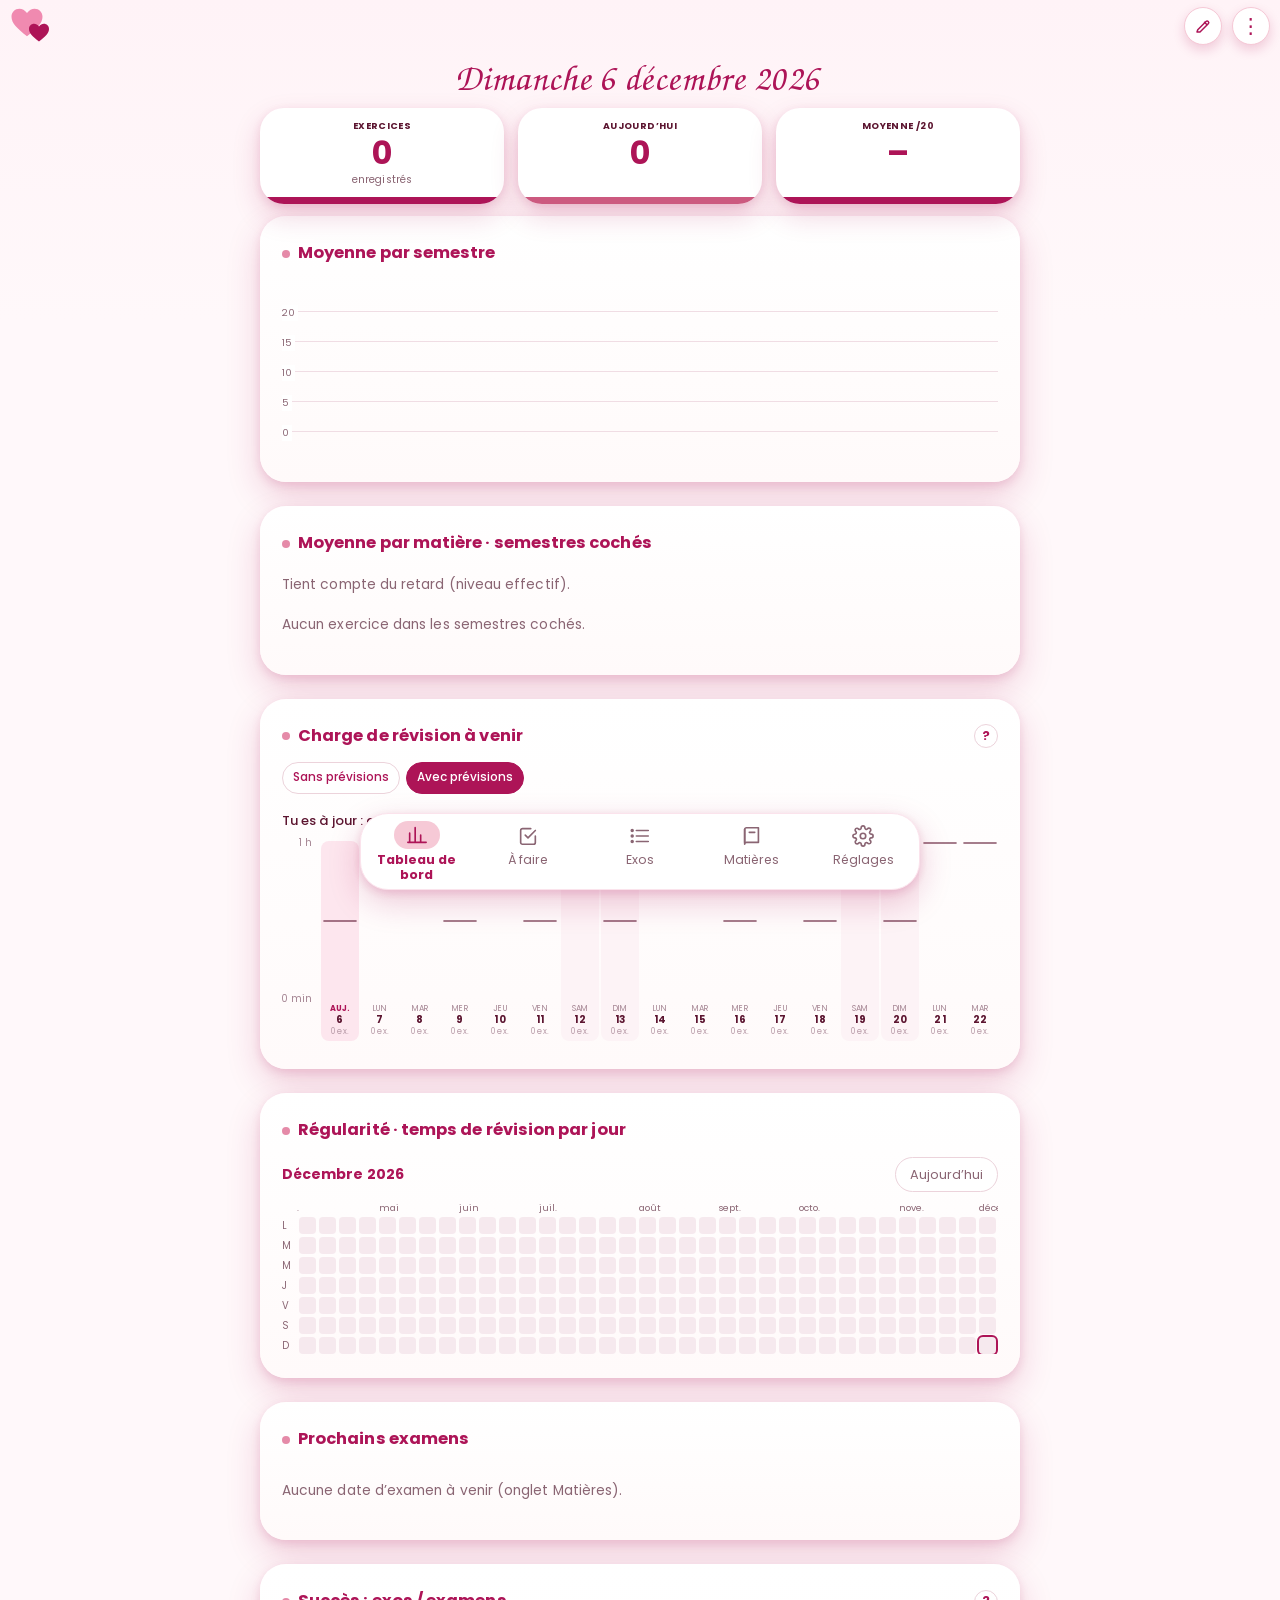
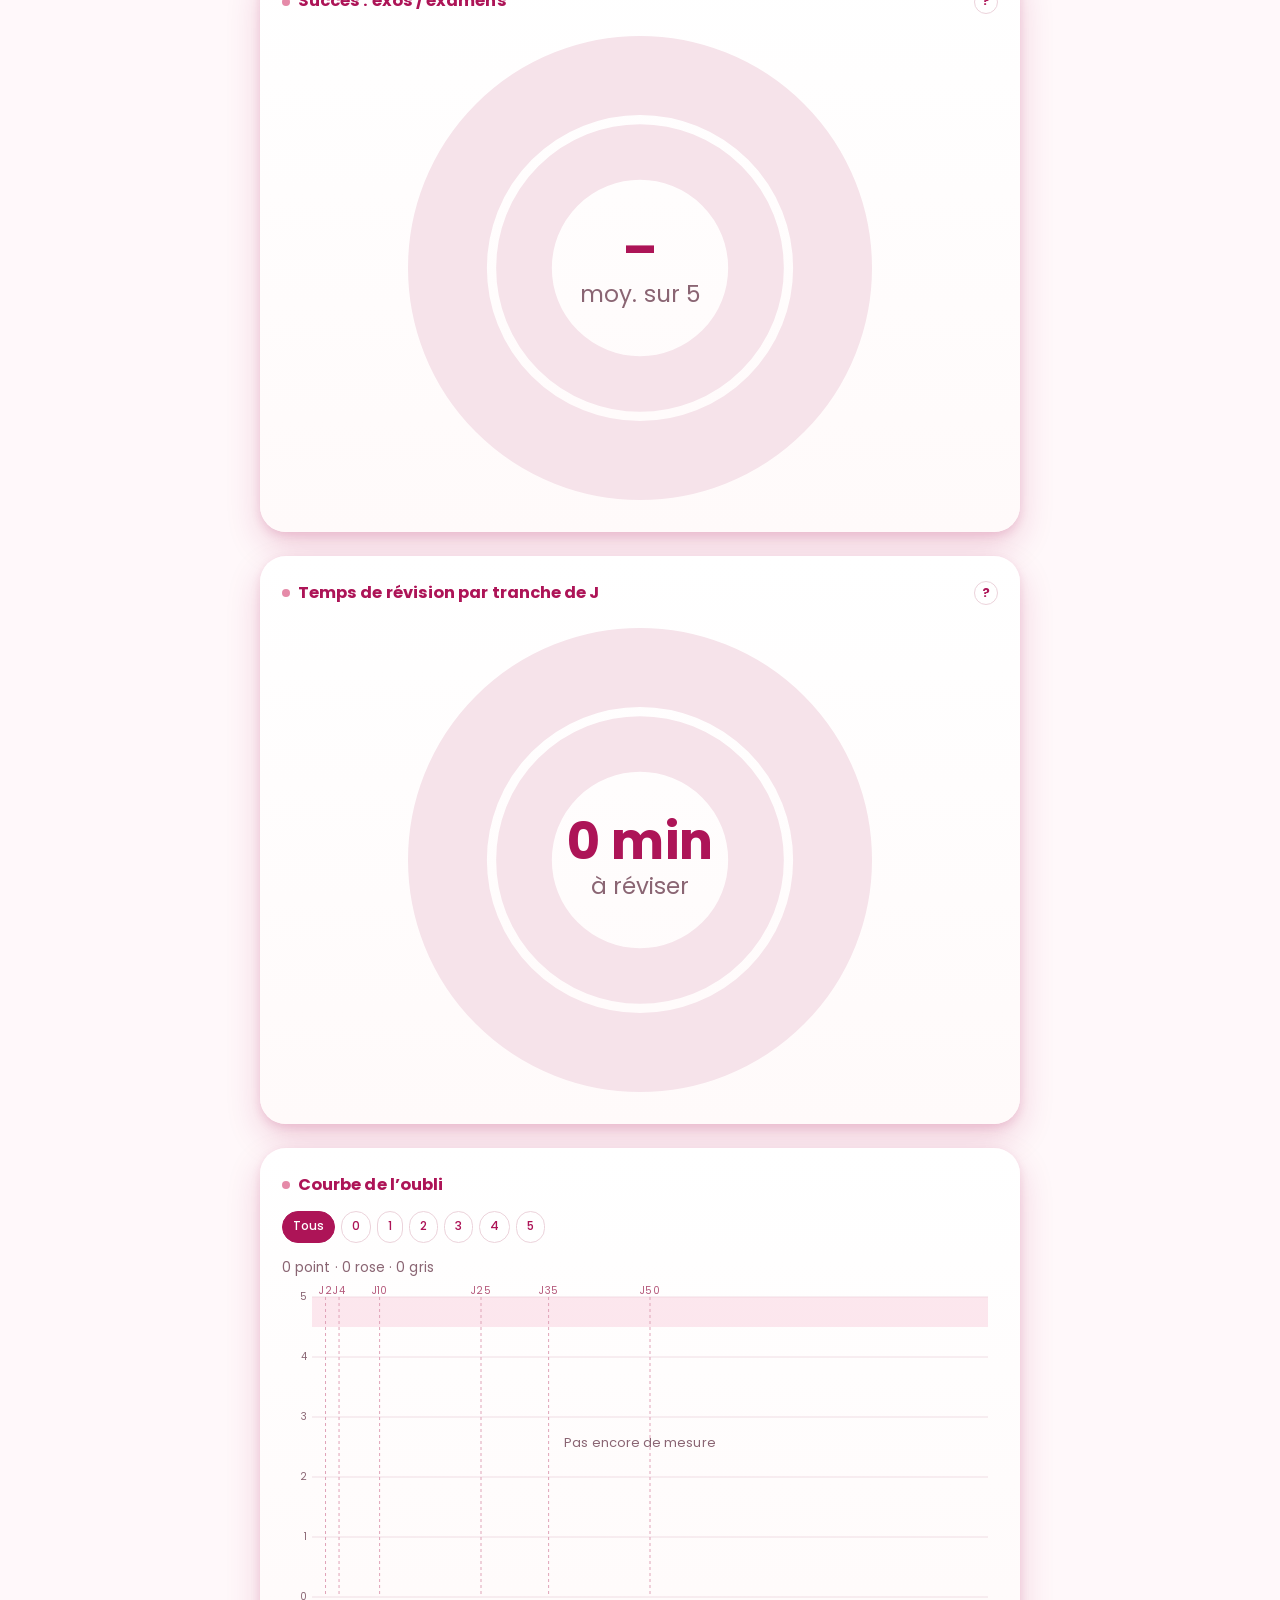
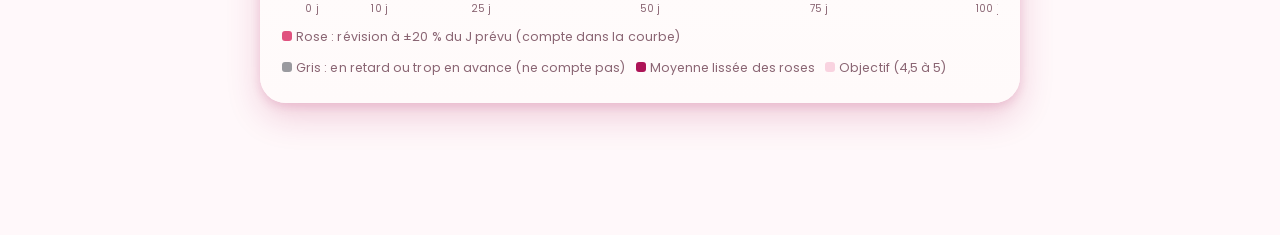
==== commit 0a0be0e7: "Add files via upload" ====
--- a/index.html
+++ b/index.html
@@ -42,8 +42,11 @@
 <div id="toast" role="status"></div>
 
 <dialog id="filtDlg">
-  <div class="mhead"><h2>Filtrer par semestre</h2><button id="closeFilt" class="xbtn" type="button" aria-label="Fermer"><svg viewBox="0 0 24 24" width="20" height="20" fill="none" stroke="currentColor" stroke-width="2.2" stroke-linecap="round"><path d="M6 6l12 12M18 6L6 18"/></svg></button></div>
+  <div class="mhead"><h2>Filtres</h2><button id="closeFilt" class="xbtn" type="button" aria-label="Fermer"><svg viewBox="0 0 24 24" width="20" height="20" fill="none" stroke="currentColor" stroke-width="2.2" stroke-linecap="round"><path d="M6 6l12 12M18 6L6 18"/></svg></button></div>
+  <div class="ftitle">Semestres</div>
   <div id="filtBox" class="chips fbox"></div>
+  <div class="ftitle" id="filtMatT">Matières</div>
+  <div id="filtMat" class="chips fbox"></div>
   <button id="filtAll" class="row" type="button">Tout afficher</button>
 </dialog>
 
@@ -63,6 +66,7 @@
 <dialog id="editor">
   <form id="form" method="dialog">
     <h2 id="editorTitle">Nouvel exercice</h2>
+    <div id="edInfo" hidden></div>
     <label>Semestre <select id="fSem"></select></label>
     <label>Matière <select id="fMat"></select></label>
     <label>Intitulé (facultatif) <input id="fTitre" autocomplete="off"></label>
@@ -79,6 +83,11 @@
       <button type="submit" class="primary">Enregistrer</button>
     </div>
   </form>
+</dialog>
+
+<dialog id="examDlg" class="full">
+  <div class="exhead"><button id="examBack" class="xbtn" type="button" aria-label="Retour"><svg viewBox="0 0 24 24" width="22" height="22" fill="none" stroke="currentColor" stroke-width="2.2" stroke-linecap="round" stroke-linejoin="round"><path d="M19 12H5M11 6l-6 6 6 6"/></svg></button><h2 id="examTitle">Examen</h2></div>
+  <div id="examBody"></div>
 </dialog>
 
 <dialog id="doneDlg">
--- a/style.css
+++ b/style.css
@@ -421,3 +421,61 @@
 /* pastilles sur une seule ligne */
 .card .pills,.card .row2 + div{display:flex;flex-wrap:nowrap;gap:5px;align-items:center;overflow:hidden}
 .card .row2 + div .pill{flex:none;white-space:nowrap;margin:0;padding:2px 8px;font-size:.68rem}
+
+/* ===== v167 : onglets flottants, cartes dégradées, bouton icône ===== */
+body{padding-bottom:calc(96px + env(safe-area-inset-bottom,0px))}
+#tabs{left:12px;right:12px;bottom:calc(10px + env(safe-area-inset-bottom,0px));padding-bottom:0;border-radius:28px;background:#fff;border:1px solid #fbe3ec;box-shadow:0 12px 32px #ad145738,0 3px 10px #ad145726;max-width:560px;margin:0 auto}
+#tabs button{padding:8px 2px 7px}
+.fab{bottom:calc(96px + env(safe-area-inset-bottom,0px))}
+#toast{bottom:calc(110px + env(safe-area-inset-bottom,0px))}
+.card{background:linear-gradient(160deg,#fff 0%,#fdf0f8 55%,#f6eefc 100%)}
+.card.exam{background:linear-gradient(160deg,#fff4f9 0%,#fbe6f3 55%,#f1e6fb 100%)}
+.abtn.soft.ico{width:44px;padding:6px 0;flex:none}
+.abtn.soft.ico .chi{margin:0}
+
+.ftitle{font-size:12px;font-weight:600;color:#8a6573;margin:10px 0 4px;text-transform:uppercase;letter-spacing:.04em}
+.niv.eff{margin-left:-4px;outline:2px dashed rgba(173,20,87,.45);outline-offset:1px}
+.catchup{margin:6px 0 4px;font-size:13px;color:#5c1530;font-weight:500}
+.oinfo{margin:4px 0}
+
+/* v167 : examen, flèche du temps, minuteur */
+dialog.full{width:100vw;max-width:100vw;height:100dvh;max-height:100dvh;border-radius:0;margin:0;padding:0 14px 24px;background:var(--bg)}
+.exhead{position:sticky;top:0;z-index:5;display:flex;align-items:center;gap:8px;padding:calc(10px + env(safe-area-inset-top)) 0 8px;background:var(--bg)}
+.exhead h2{margin:0;font-size:1.15rem}
+#examBody{max-width:760px;margin:0 auto}
+.exh{display:flex;align-items:center;gap:10px;flex-wrap:wrap;margin:6px 0 10px}.exh .chip{font-size:.7rem;font-weight:700;background:#fbe3ec;color:var(--bord);border-radius:999px;padding:2px 9px}
+.jbig{margin-left:auto;font-weight:800;font-size:1.4rem;color:var(--bord)}
+.exst{background:linear-gradient(160deg,#fff 0%,#fdf0f8 60%,#f6eefc 100%);border-radius:18px;padding:12px 14px;margin-bottom:10px;box-shadow:0 6px 18px #ad145722;display:flex;flex-direction:column;gap:6px}
+.exsl{font-weight:600;font-size:.88rem;color:#5c1530}
+.exbar{height:10px;border-radius:6px;background:#f6e3ea;overflow:hidden}.exbar i{display:block;height:100%;background:linear-gradient(90deg,#f8538b,#ad1457);border-radius:6px}
+.exrep{display:flex;gap:6px}.exlv{flex:1;border-radius:12px;padding:5px 0;display:flex;flex-direction:column;align-items:center;line-height:1.1}.exlv b{font-size:.8rem}.exlv small{font-size:.95rem;font-weight:700}
+.exlt{font-size:.95rem;margin:16px 0 6px;color:#5c1530}
+.tl{position:relative;overflow:auto;max-height:58vh;margin:10px 0;border-radius:14px;background:#fff;box-shadow:inset 0 0 0 1px #f0dde4;-webkit-overflow-scrolling:touch}
+.tlin{position:relative;min-width:100%}
+.tlax{position:sticky;top:0;z-index:4;display:flex;height:34px;background:#fff}
+.tlc{position:sticky;left:0;z-index:5;background:#fff;flex:none}
+.tlline{position:relative;flex:none;height:34px;border-bottom:2px solid #c98aa5}
+.tlline .tlm{position:absolute;bottom:4px;transform:translateX(-50%);font-size:9px;color:#8a6573;white-space:nowrap}
+.tlline .tlm::after{content:"";position:absolute;left:50%;bottom:-6px;width:1px;height:5px;background:#c98aa5}
+.tlarrow{position:absolute;right:-1px;bottom:-7px;width:0;height:0;border-left:10px solid #c98aa5;border-top:6px solid transparent;border-bottom:6px solid transparent}
+.tlr{position:relative;display:flex;height:36px;align-items:center}.tlr.alt{background:#fdf6f9}
+.tln{position:sticky;left:0;z-index:3;flex:none;width:98px;padding:0 6px;font-size:.72rem;font-weight:600;color:#5c1530;overflow:hidden;text-overflow:ellipsis;white-space:nowrap;background:#fff;box-shadow:2px 0 4px #ad145714;height:100%;display:flex;align-items:center;cursor:pointer}
+.tlr.alt .tln{background:#fdf6f9}
+.tla{position:relative;flex:none;height:100%}
+.tk{position:absolute;top:50%;width:4px;height:18px;margin:-7px 0 0 -2px;border-radius:2px}
+.tk.pred{background:#c9c3c7}
+.tk.done em{position:absolute;bottom:100%;left:50%;transform:translateX(-50%);font-style:normal;font-size:9px;font-weight:700;color:#5c1530;line-height:1}
+.tlnow{position:absolute;top:34px;bottom:0;width:2px;margin-left:-1px;background:#ad1457;opacity:.55;z-index:2;pointer-events:none}
+.tlexam{position:absolute;top:34px;bottom:0;width:3px;margin-left:-1px;background:repeating-linear-gradient(#ad1457 0 4px,transparent 4px 8px);z-index:2;pointer-events:none}
+#edInfo{margin-bottom:8px}#edInfo .tl{max-height:none;margin:6px 0}#edInfo .tlr{height:42px}
+.edsent{margin:2px 0 4px;font-size:.84rem;font-weight:600;color:#5c1530}
+.flame{margin-left:auto;margin-right:8px;font-weight:800;color:#d4570f;font-size:.95rem}
+.chrono.on:not(.over){border-color:#8fd3a6;background:linear-gradient(135deg,#f3fcf6,#d9f3e2);color:#17663a}
+.chrono.on:not(.over) .chpp{background:#17663a}.chrono.on:not(.over) .chx{color:#17663a}
+.chrono.over{border-color:#f0a0a0;background:linear-gradient(135deg,#fff3f3,#fcdada);color:#b3261e}
+.chrono.over .chpp{background:#b3261e}.chrono.over .chx{color:#b3261e}
+.exr{cursor:pointer}
+
+.settabs{display:flex;flex-wrap:wrap;margin-bottom:12px}
+.sw{flex:none;width:46px;height:26px;border-radius:999px;border:none;background:#e6d5dc;position:relative;padding:0}.sw i{position:absolute;top:3px;left:3px;width:20px;height:20px;border-radius:50%;background:#fff;box-shadow:0 1px 3px #0003;transition:left .2s}.sw.on{background:linear-gradient(90deg,#f8538b,#ad1457)}.sw.on i{left:23px}
+.rules .rtitle{margin:0 0 6px;font-size:1.05rem}.rsec{padding:8px 0;border-top:1px solid #f0dde4}.rsec:first-of-type{border-top:0}.rsec h3{margin:0 0 3px;font-size:.92rem;color:var(--bord)}.rsec p{margin:3px 0;font-size:.84rem;line-height:1.4;color:#4a3a42}
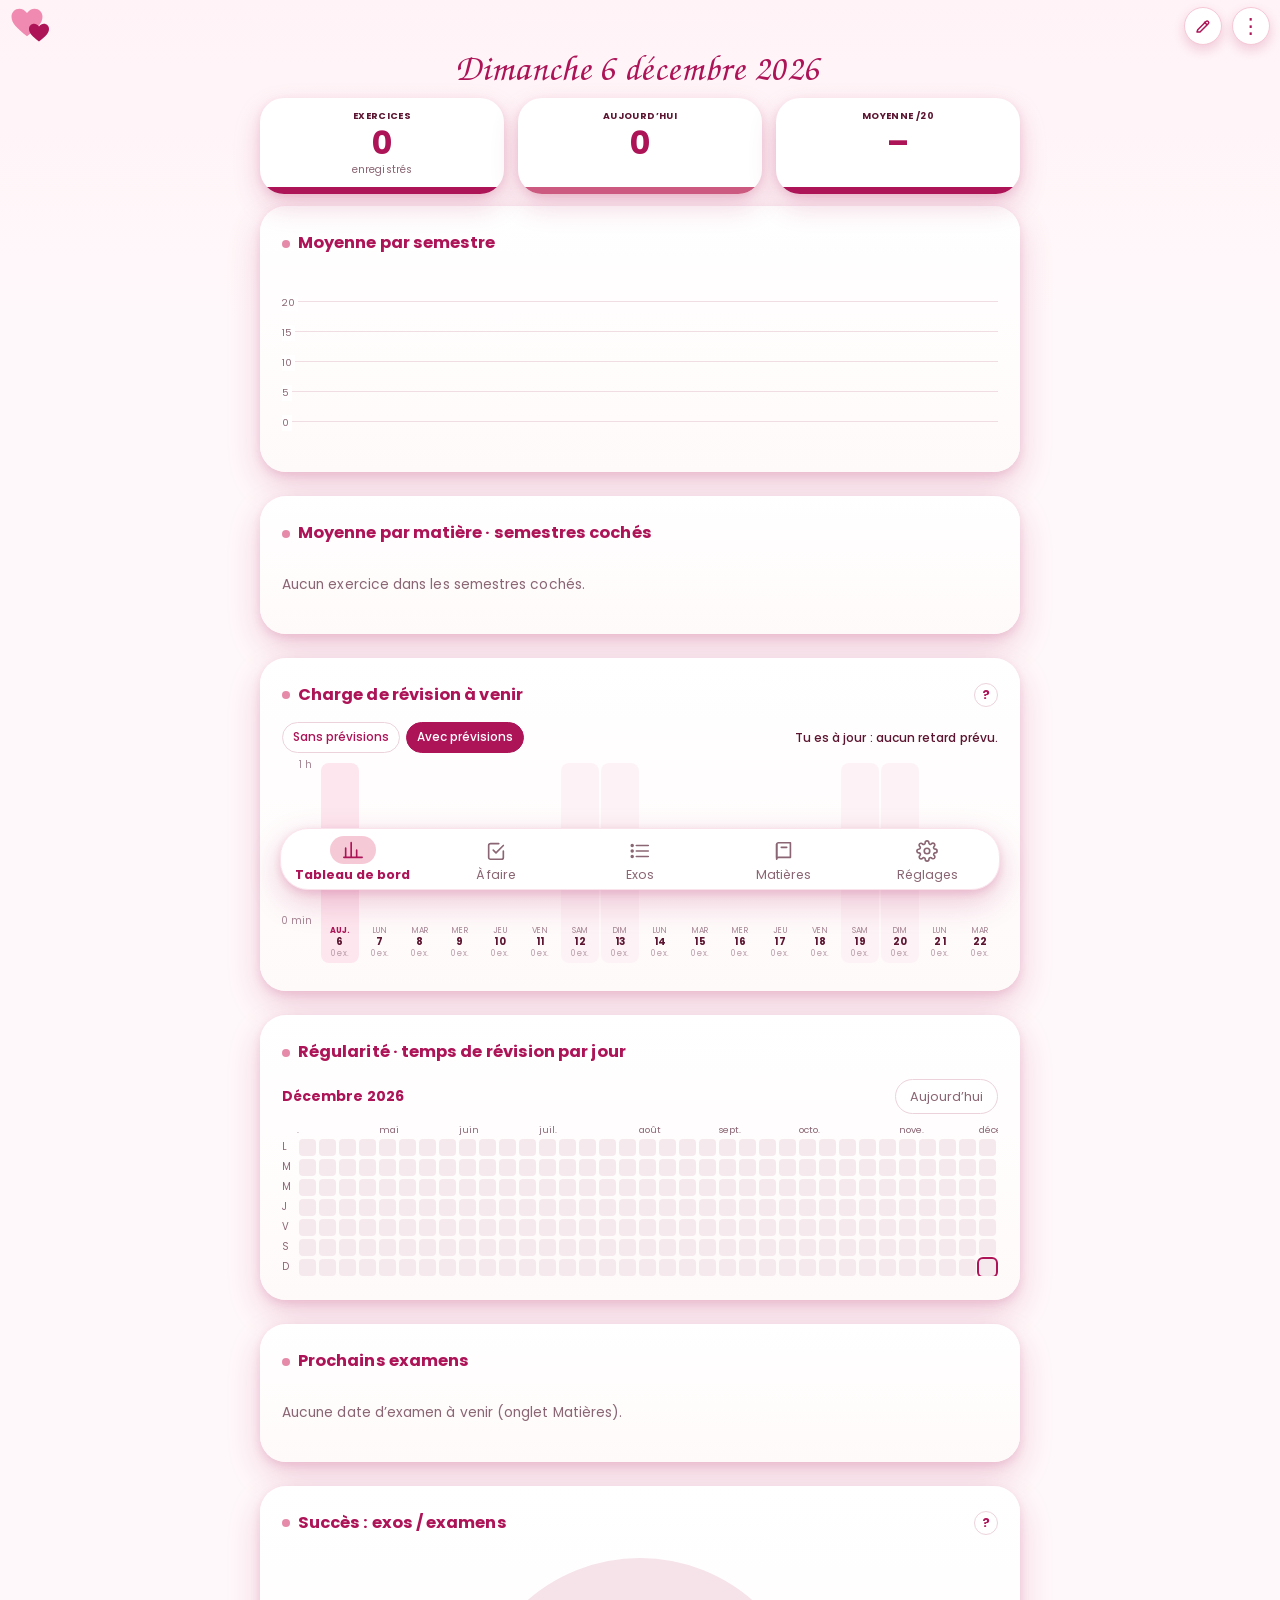
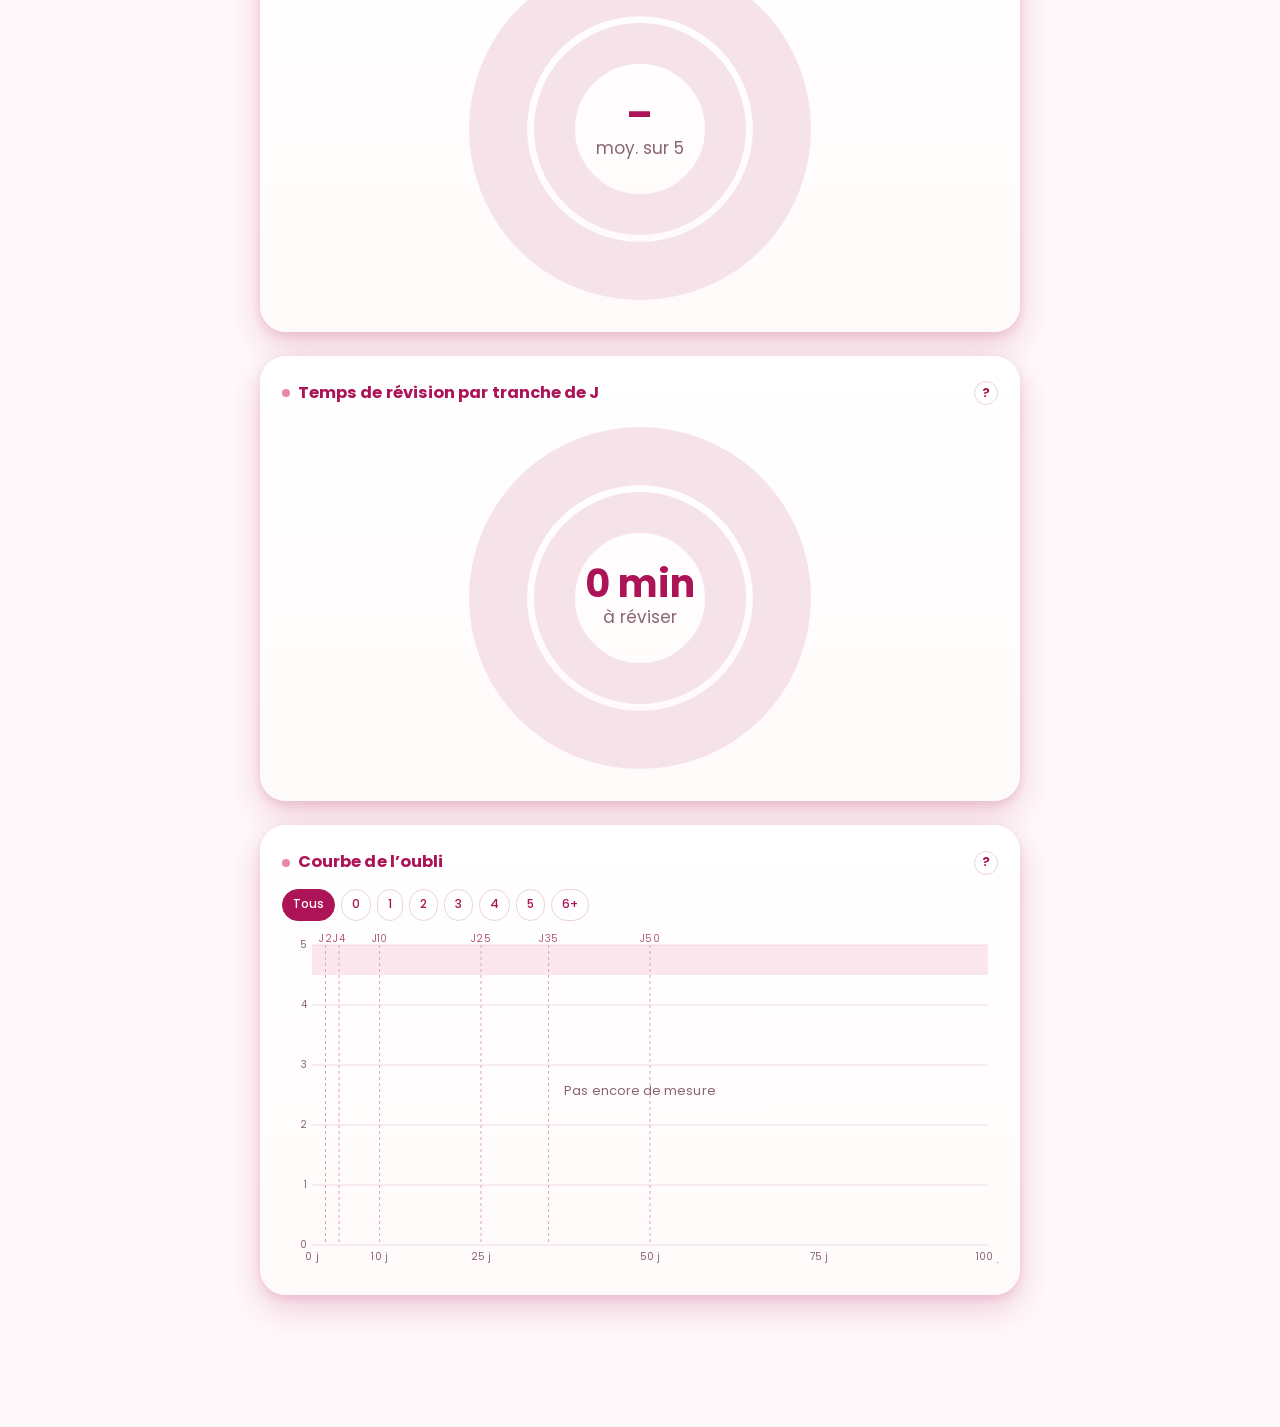
==== commit c94083be: "Add files via upload" ====
--- a/index.html
+++ b/index.html
@@ -69,13 +69,13 @@
     <div id="edInfo" hidden></div>
     <label>Semestre <select id="fSem"></select></label>
     <label>Matière <select id="fMat"></select></label>
-    <label>Intitulé (facultatif) <input id="fTitre" autocomplete="off"></label>
+    <label>Intitulé <input id="fTitre" autocomplete="off"></label>
     <label>Niveau de réussite (0 à 5)
       <select id="fSucces"></select>
     </label>
     <label>Fait le <input id="fDate" type="date" required></label>
-    <label>Durée en minutes (facultatif) <input id="fMin" type="number" min="0" inputmode="numeric"></label>
-    <label>Note (facultatif) <textarea id="fNote" rows="3" placeholder="Ex. : correction page 12 de mon cahier"></textarea></label>
+    <label>Durée en minutes <input id="fMin" type="number" min="0" inputmode="numeric"></label>
+    <label>Note <textarea id="fNote" rows="3" placeholder="Ex. : correction page 12 de mon cahier"></textarea></label>
     <div class="actions">
       <button type="button" id="delBtn" class="danger" hidden>Supprimer</button>
       <span class="grow"></span>
--- a/style.css
+++ b/style.css
@@ -479,3 +479,42 @@
 .settabs{display:flex;flex-wrap:wrap;margin-bottom:12px}
 .sw{flex:none;width:46px;height:26px;border-radius:999px;border:none;background:#e6d5dc;position:relative;padding:0}.sw i{position:absolute;top:3px;left:3px;width:20px;height:20px;border-radius:50%;background:#fff;box-shadow:0 1px 3px #0003;transition:left .2s}.sw.on{background:linear-gradient(90deg,#f8538b,#ad1457)}.sw.on i{left:23px}
 .rules .rtitle{margin:0 0 6px;font-size:1.05rem}.rsec{padding:8px 0;border-top:1px solid #f0dde4}.rsec:first-of-type{border-top:0}.rsec h3{margin:0 0 3px;font-size:.92rem;color:var(--bord)}.rsec p{margin:3px 0;font-size:.84rem;line-height:1.4;color:#4a3a42}
+
+/* v167b */
+#tabs{left:6px;right:6px;max-width:720px}
+.chrow{display:flex;align-items:center;justify-content:space-between;gap:8px;flex-wrap:wrap;margin-bottom:4px}.chrow .seg{margin:0}.catchup{margin:0;text-align:right;font-size:12px;flex:1;min-width:140px}
+.niv.eff{outline:0;margin-left:0}
+.nsq{display:inline-flex;align-items:center;justify-content:center;min-width:24px;height:24px;border-radius:7px;font-weight:800;font-size:.8rem;vertical-align:middle;margin-right:6px}
+.dcard.ctr{display:flex;flex-direction:column}.dcard.ctr canvas{margin:auto 0}
+.exbr{display:flex;align-items:center;gap:14px}.exbr>div{flex:1;min-width:0;display:flex;flex-direction:column;gap:6px}.exbr canvas{flex:none;width:84px;height:84px}
+.exctl{display:flex;align-items:center;gap:8px;flex-wrap:wrap}.exctl .seg+.seg{margin-left:auto}
+.tl.ten{max-height:394px}
+.tlm.day{font-size:9px;line-height:1}.tlm.day b{display:block;font-size:8px;color:#ad1457}
+.tk.pred em{position:absolute;bottom:100%;left:50%;transform:translateX(-50%);font-style:normal;font-size:9px;font-weight:700;color:#9a8a92;line-height:1}
+.tlgap{position:absolute;top:50%;transform:translate(-50%,6px);font-size:8px;color:#8a6573;white-space:nowrap;pointer-events:none}
+.drow{display:flex;align-items:center;gap:14px;width:100%;text-align:left;background:#fff;border:0;border-bottom:1px solid #f0dde4;padding:12px 6px;color:var(--ink)}
+.drow .dic{flex:none;width:42px;height:42px;border-radius:12px;background:#f1eff1;display:flex;align-items:center;justify-content:center;color:#e0127a}
+.drow .dtx{flex:1;min-width:0}.drow .dtx b{display:block;font-size:1rem}.drow .dtx small{display:block;color:#6d6068;font-size:.82rem}
+.drow .dch{flex:none;color:#6d6068;font-size:1.2rem}
+.settabs{flex-wrap:nowrap;gap:4px}.settabs button{padding:6px 8px;font-size:.78rem;white-space:nowrap}
+
+/* v169 : cartes côte à côte de même hauteur (la hauteur d'avant sert de maximum) */
+#v-dash:not([hidden]){container-type:inline-size}
+@media (min-width:760px){#v-dash > .dcard:not(.wide):not(.solo){aspect-ratio:auto;height:auto;max-height:min(50cqw,460px);overflow:hidden}}
+@media (min-width:1600px){#v-dash > .dcard:not(.wide):not(.solo){height:auto;max-height:min(50cqw,480px)}}
+
+.prow{padding:8px 0;border-top:1px solid #f0dde4}.prow:first-of-type{border-top:0}.ptop{display:flex;align-items:center;gap:8px;margin-bottom:5px}.ptop .mn{flex:1;min-width:0;overflow:hidden;text-overflow:ellipsis;white-space:nowrap}.pj{font-weight:800;color:var(--bord);font-size:.85rem}.parr{color:#8a6573}
+.prow .trk{margin-bottom:4px}.lrow{display:flex;align-items:center;gap:8px}.lrow .mn{flex:1;min-width:0}.lrow .ln{font-weight:700;color:var(--bord);min-width:64px;text-align:right}
+.prow .trk{position:relative;height:9px;border-radius:6px;background:#f6e3ea}.prow .trk .fl{position:absolute;left:0;top:0;bottom:0;border-radius:6px;display:block}.prow .trk .me{position:absolute;top:-3px;bottom:-3px;width:3px;margin-left:-1px;background:#5c1530;border-radius:2px;text-decoration:none}
+
+.tlgap{top:50%;transform:translate(-50%,-50%);background:#ffffffd0;padding:0 2px;border-radius:4px}.tlr.alt .tlgap{background:#fdf6f9d0}
+
+/* v170 : cartes exercices au design de la carte de progression d'examen */
+.card{background:linear-gradient(160deg,#fff 0%,#fdf0f8 60%,#f6eefc 100%);border-radius:18px;padding:12px 14px;box-shadow:0 6px 18px #ad145722;border:0}
+.card.exam{background:linear-gradient(160deg,#fff 0%,#fdf0f8 60%,#f6eefc 100%)}
+
+/* v171 */
+.dhead{margin-top:-10px!important}
+.trw{display:flex;align-items:center;gap:8px}.trw .trk{flex:1;min-width:0}.ratio{flex:none;font-size:.7rem;color:#8a8087;white-space:nowrap}
+.exn{display:flex;align-items:center;gap:4px}.exn .parr{color:#8a6573;font-size:.8rem}
+.sethead{display:flex;align-items:center;gap:8px;margin-bottom:10px}.sethead h2{margin:0;font-size:1.2rem}
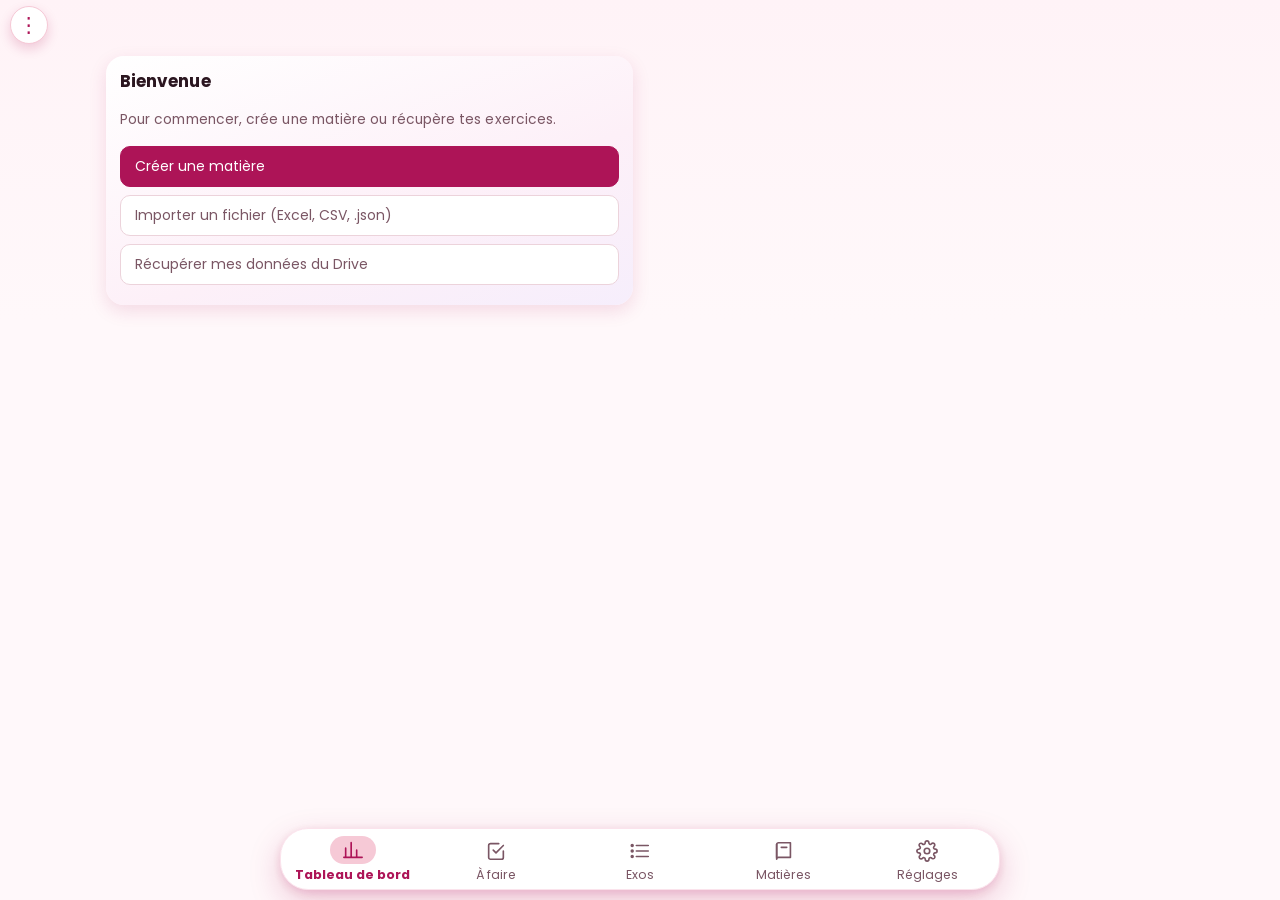
==== commit 67d650ad: "Version 179 : calculs autour des examens, annulation complète, matières en cartes, fenêtres de saisi" ====
--- a/index.html
+++ b/index.html
@@ -106,6 +106,15 @@
   <button id="versClose" class="row plain">Fermer</button>
 </dialog>
 
+<dialog id="askDlg">
+  <form id="askForm" method="dialog">
+    <h2 id="askT"></h2>
+    <p id="askP" class="muted"></p>
+    <input id="askI" autocomplete="off">
+    <div class="actions"><span class="grow"></span><button type="button" id="askNo" class="plain">Annuler</button><button type="submit" id="askOk" class="primary">OK</button></div>
+  </form>
+</dialog>
+
 <script src="app.js"></script>
 </body>
 </html>
--- a/style.css
+++ b/style.css
@@ -518,3 +518,60 @@
 .trw{display:flex;align-items:center;gap:8px}.trw .trk{flex:1;min-width:0}.ratio{flex:none;font-size:.7rem;color:#8a8087;white-space:nowrap}
 .exn{display:flex;align-items:center;gap:4px}.exn .parr{color:#8a6573;font-size:.8rem}
 .sethead{display:flex;align-items:center;gap:8px;margin-bottom:10px}.sethead h2{margin:0;font-size:1.2rem}
+
+/* v175 */
+.dhead{margin-top:-22px!important}
+#v-set > .sethead,#v-set > .rules{grid-column:1 / -1}
+#v-set > .sethead ~ .scard:last-child:nth-child(even){grid-column:1 / -1}
+#v-set > .scard:only-child{grid-column:1 / -1}
+
+/* v178 : minuteur sobre */
+.chrono .chgo,.chrono.on,.chrono.on:not(.over),.chrono.over{background:#fff;border:1px solid #e6dfe3;box-shadow:none}
+.chrono .chgo{color:#5c4a53}
+.chrono.run{box-shadow:none}
+.chrono.on:not(.over){color:#1e7a45;border-color:#cfe6d8}
+.chrono.over{color:#b3261e;border-color:#f0cfcc}
+.chrono.on:not(.over) .chpp{background:#1e7a45}.chrono.over .chpp{background:#b3261e}
+.chrono.on .chx{color:#8a7f85}
+/* ---------- v179 ---------- */
+:root{--muted:#7a5664}
+/* zones tactiles d'au moins 44 px sans changer l'aspect */
+.qbtn,.chrono .chpp,.chrono .chx,.mdel{position:relative}
+.qbtn::after,.chrono .chpp::after,.chrono .chx::after,.mdel::after{content:'';position:absolute;inset:-10px}
+/* message avec Annuler */
+#toast.act{pointer-events:auto;display:flex;align-items:center;gap:12px}
+#toast .tundo{border:0;background:none;color:#ffd1e0;font:inherit;font-weight:700;padding:8px 4px;margin:-8px 0}
+/* délai sous chaque note */
+.levels button em.nxt{display:block;font-style:normal;font-size:.66rem;color:var(--bord);margin-top:3px;opacity:.85}
+/* filtre actif : bouton plein */
+#filtBtn.on{background:var(--bord)!important;color:#fff!important;border-color:var(--bord)!important}
+/* Prochains examens : un nom long ne chevauche plus le J-n */
+.exr .mn{min-width:0;overflow:hidden;text-overflow:ellipsis;white-space:nowrap}
+.exj,.exn{flex:none}
+/* matières en cartes */
+details.mord,details.msem{margin:0 0 10px}
+details.mord .chips{padding:6px 0}
+.mcard{background:#fff;border:1px solid var(--line);border-radius:14px;padding:8px 12px;margin:8px 0}
+.mch{display:flex;align-items:center;gap:8px}
+.mch .namebtn{flex:1;min-width:0;font-weight:700;color:var(--ink);overflow:hidden;text-overflow:ellipsis;white-space:nowrap}
+.mdel{flex:none;width:30px;height:30px;border-radius:50%;border:0;background:none;color:var(--muted);display:flex;align-items:center;justify-content:center;padding:0}
+.mgrid{display:grid;grid-template-columns:1fr 1fr;gap:8px}
+.mgrid label{margin:.3rem 0 0;font-size:.74rem}
+.mgrid input{display:block;width:100%;min-width:0;box-sizing:border-box;border:1px solid var(--line);border-radius:8px;padding:6px;font:inherit;background:#fff;margin-top:2px}
+.mcard .uesel{margin-top:8px}
+.macts{display:flex;flex-wrap:wrap;gap:8px;margin-top:8px}
+/* historique en lignes compactes */
+details.hist .card{padding:6px 12px;margin:4px 0}
+details.hist .card .row2,details.hist .card>div{display:flex;align-items:center;gap:8px}
+details.hist .card>div:last-child{margin-top:0!important}
+details.hist .card b{font-size:.86rem}
+details.hist .card .muted{font-size:.74rem}
+details.hist .card button{padding:4px 10px;font-size:.8rem}
+/* éditeur : barre d'actions toujours visible */
+#editor .actions{position:sticky;bottom:-16px;background:var(--bg);padding:10px 0;margin-bottom:-16px;z-index:2}
+/* fenêtre de saisie */
+#askDlg input{display:block;width:100%;box-sizing:border-box;margin-top:8px;border:1px solid var(--line);border-radius:10px;padding:10px;font:inherit;background:#fff}
+#askDlg h2{margin-top:0}
+/* menu au style des Réglages */
+#menu .row{border:0;border-bottom:1px solid var(--line);border-radius:0;margin:0;padding:12px 4px;font-weight:600}
+.welcome .row{margin:8px 0}
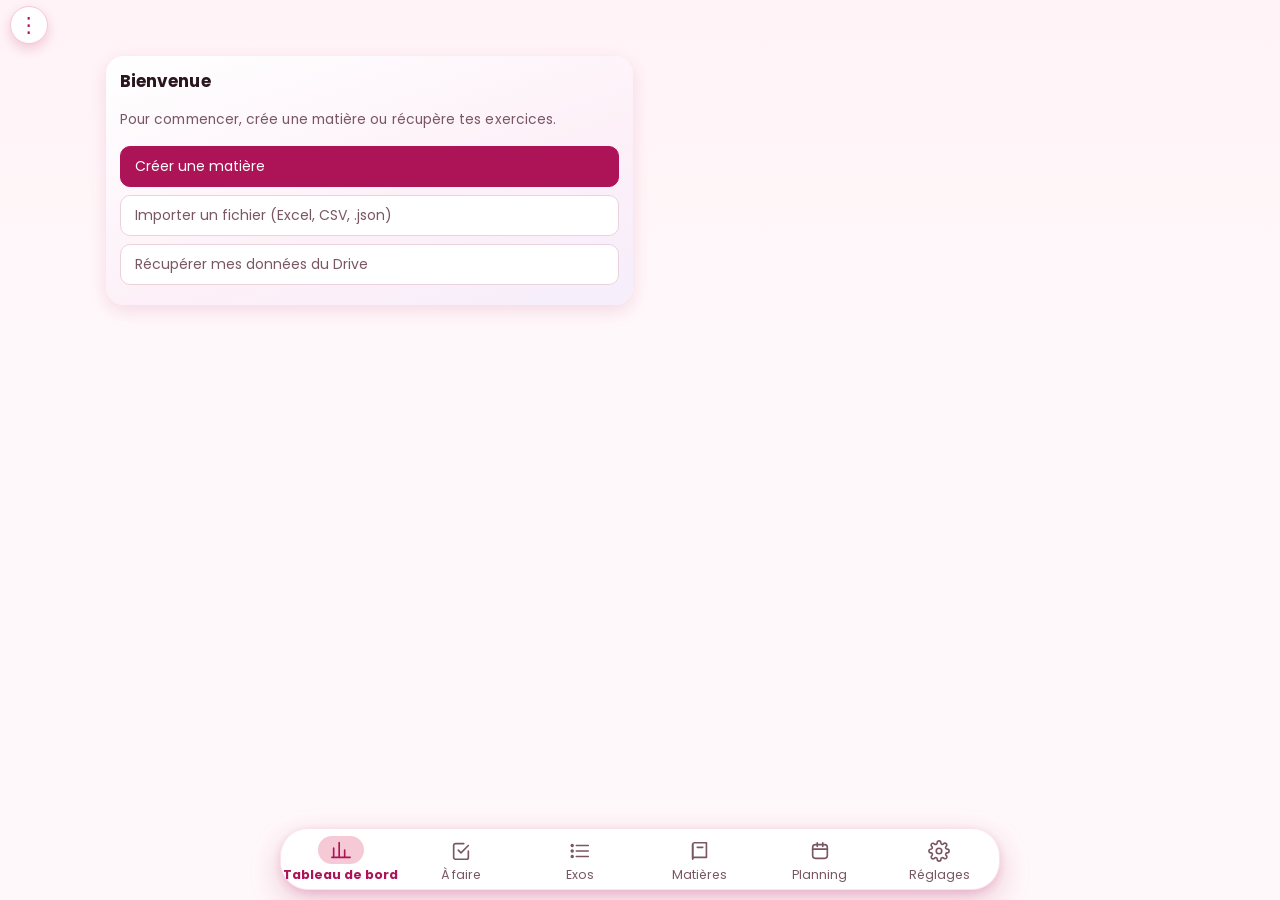
==== commit b6022a48: "v197 : onglet Planning (jour, semaine, mois, année), catégories, objectifs, tâches modifiables avec " ====
--- a/index.html
+++ b/index.html
@@ -25,6 +25,7 @@
     <div id="exoList"></div>
   </section>
   <section id="v-mats" hidden></section>
+  <section id="v-plan" hidden></section>
   <section id="v-dash" hidden></section>
   <section id="v-set" hidden></section>
 </main>
@@ -36,6 +37,7 @@
   <button data-view="today" aria-pressed="true"><svg viewBox="0 0 24 24" width="46" height="28" fill="none" stroke="currentColor" stroke-width="1.8" stroke-linecap="round" stroke-linejoin="round" aria-hidden="true"><path d="M9 11l3 3 8-8"/><path d="M20 12v7a2 2 0 0 1-2 2H6a2 2 0 0 1-2-2V6a2 2 0 0 1 2-2h9"/></svg><span>À faire</span></button>
   <button data-view="exos" aria-pressed="false"><svg viewBox="0 0 24 24" width="46" height="28" fill="none" stroke="currentColor" stroke-width="1.8" stroke-linecap="round" stroke-linejoin="round" aria-hidden="true"><path d="M8 6h13M8 12h13M8 18h13"/><circle cx="3.5" cy="6" r="1"/><circle cx="3.5" cy="12" r="1"/><circle cx="3.5" cy="18" r="1"/></svg><span>Exos</span></button>
   <button data-view="mats" aria-pressed="false"><svg viewBox="0 0 24 24" width="46" height="28" fill="none" stroke="currentColor" stroke-width="1.8" stroke-linecap="round" stroke-linejoin="round" aria-hidden="true"><path d="M4 5a2 2 0 0 1 2-2h13v16H6a2 2 0 0 0-2 2z"/><path d="M4 19V5"/><path d="M9 8h6"/></svg><span>Matières</span></button>
+  <button data-view="plan" aria-pressed="false"><svg viewBox="0 0 24 24" width="46" height="28" fill="none" stroke="currentColor" stroke-width="1.8" stroke-linecap="round" stroke-linejoin="round" aria-hidden="true"><rect x="4" y="5" width="16" height="15" rx="3"/><path d="M4 10h16M9 3v4M15 3v4"/></svg><span>Planning</span></button>
   <button data-view="set" aria-pressed="false"><svg viewBox="0 0 24 24" width="46" height="28" fill="none" stroke="currentColor" stroke-width="1.8" stroke-linecap="round" stroke-linejoin="round" aria-hidden="true"><circle cx="12" cy="12" r="3"/><path d="M19.4 15a1.7 1.7 0 0 0 .3 1.8l.1.1a2 2 0 1 1-2.8 2.8l-.1-.1a1.7 1.7 0 0 0-1.8-.3 1.7 1.7 0 0 0-1 1.5V21a2 2 0 1 1-4 0v-.1a1.7 1.7 0 0 0-1.1-1.5 1.7 1.7 0 0 0-1.8.3l-.1.1a2 2 0 1 1-2.8-2.8l.1-.1a1.7 1.7 0 0 0 .3-1.8 1.7 1.7 0 0 0-1.5-1H3a2 2 0 1 1 0-4h.1a1.7 1.7 0 0 0 1.5-1.1 1.7 1.7 0 0 0-.3-1.8l-.1-.1a2 2 0 1 1 2.8-2.8l.1.1a1.7 1.7 0 0 0 1.8.3H9a1.7 1.7 0 0 0 1-1.5V3a2 2 0 1 1 4 0v.1a1.7 1.7 0 0 0 1 1.5 1.7 1.7 0 0 0 1.8-.3l.1-.1a2 2 0 1 1 2.8 2.8l-.1.1a1.7 1.7 0 0 0-.3 1.8V9a1.7 1.7 0 0 0 1.5 1H21a2 2 0 1 1 0 4h-.1a1.7 1.7 0 0 0-1.5 1z"/></svg><span>Réglages</span></button>
 </nav>
 
@@ -54,12 +56,15 @@
   <div class="mhead"><h2>Menu</h2><button id="closeMenu" class="xbtn" type="button" aria-label="Fermer"><svg viewBox="0 0 24 24" width="20" height="20" fill="none" stroke="currentColor" stroke-width="2.2" stroke-linecap="round"><path d="M6 6l12 12M18 6L6 18"/></svg></button></div>
   <div class="syncrow">
     <button id="syncBtn" class="row">Synchroniser avec mon Drive</button>
-    <button id="syncUrlBtn" class="pen" type="button" title="Changer l’adresse de synchronisation" aria-label="Changer l’adresse de synchronisation"><svg viewBox="0 0 24 24" width="20" height="20" fill="none" stroke="currentColor" stroke-width="1.9" stroke-linecap="round" stroke-linejoin="round"><path d="M12 20h9"/><path d="M16.5 3.5a2.1 2.1 0 0 1 3 3L7 19l-4 1 1-4Z"/></svg></button>
+    <button id="syncUrlBtn" class="pen" hidden type="button" title="Changer l’adresse de synchronisation" aria-label="Changer l’adresse de synchronisation"><svg viewBox="0 0 24 24" width="20" height="20" fill="none" stroke="currentColor" stroke-width="1.9" stroke-linecap="round" stroke-linejoin="round"><path d="M12 20h9"/><path d="M16.5 3.5a2.1 2.1 0 0 1 3 3L7 19l-4 1 1-4Z"/></svg></button>
   </div>
+  <button id="dataBtn" class="row">Données et sauvegardes<small style="display:block;font-size:.66rem;opacity:.75">Import, export, restauration, adresse de synchronisation</small></button>
+  <div class="mhide">
   <button id="importSheet" class="row">Importer un fichier<small style="display:block;font-size:.66rem;opacity:.75">Tableur (Excel, CSV) ou sauvegarde (.json)</small></button>
   <input id="sheetInput" type="file" accept=".xlsx,.csv,.json,text/csv,application/json,application/vnd.openxmlformats-officedocument.spreadsheetml.sheet" hidden>
   <button id="exportBtn" class="row">Exporter mes données (format .json)</button>
   <button id="versBtn" class="row">Restaurer une ancienne sauvegarde</button>
+  </div>
   <p id="ver" style="text-align:center;font-size:.7rem;color:var(--muted);margin:6px 0 0"></p>
 </dialog>
 
@@ -106,6 +111,8 @@
   <button id="versClose" class="row plain">Fermer</button>
 </dialog>
 
+<dialog id="plDlg"><form id="plForm" method="dialog"></form></dialog>
+
 <dialog id="askDlg">
   <form id="askForm" method="dialog">
     <h2 id="askT"></h2>
--- a/style.css
+++ b/style.css
@@ -575,3 +575,163 @@
 /* menu au style des Réglages */
 #menu .row{border:0;border-bottom:1px solid var(--line);border-radius:0;margin:0;padding:12px 4px;font-weight:600}
 .welcome .row{margin:8px 0}
+/* menu : les actions de données vivent dans Réglages › Données (boutons gardés, invisibles, pour y être appelés) */
+#menu .mhide{display:none}
+.dana{text-align:center!important;font-weight:600;margin:4px 0 14px!important}
+#syncUrlBtn[hidden]{display:none!important}
+/* ---------- Matières (tour 30) ---------- */
+details.msem{background:#fff;border:1px solid var(--line);border-radius:18px;padding:4px 14px 12px;margin:0 0 14px}
+details.msem>summary{display:flex;align-items:center;gap:10px;padding:10px 0;cursor:pointer}
+details.msem>summary b{font-size:1rem;color:var(--bord)}
+.mcount{font-size:.76rem;color:var(--muted);margin-left:auto}
+.mlist2 .mrow2{padding:10px 0;border-top:1px solid var(--line)}
+.mrow2 .mch{display:flex;align-items:center;gap:8px}
+.mname{flex:1;min-width:0;overflow:hidden;text-overflow:ellipsis;white-space:nowrap;font-size:.95rem}
+.mmenu{position:relative;flex:none}
+.mmenu>summary{list-style:none;width:36px;height:36px;display:flex;align-items:center;justify-content:center;border-radius:50%;color:var(--muted);font-size:1.2rem;cursor:pointer}
+.mmenu>summary::-webkit-details-marker{display:none}
+.mpop{position:absolute;right:0;top:38px;z-index:5;background:#fff;border:1px solid var(--line);border-radius:12px;box-shadow:0 8px 24px #ad145726;display:flex;flex-direction:column;min-width:140px;overflow:hidden}
+.mopt{border:0;background:none;text-align:left;padding:12px 14px;font:inherit;color:var(--ink)}
+.mopt.danger{color:var(--warn)}
+.mrow2 .mgrid{display:grid;grid-template-columns:1fr 1fr 1fr;gap:8px;margin-top:6px}
+.mrow2 .mgrid label{margin:0;font-size:.72rem;color:var(--muted)}
+.mrow2 .mgrid input,.mrow2 .mgrid select{display:block;width:100%;box-sizing:border-box;min-width:0;height:40px;border:1px solid var(--line);border-radius:10px;padding:0 8px;font:inherit;font-size:.86rem;background:var(--bg);margin-top:3px;color:var(--ink)}
+@media (max-width:420px){.mrow2 .mgrid{grid-template-columns:1fr 1fr}.mrow2 .mgrid .mue{grid-column:1 / -1}}
+.madd{text-align:center!important;margin:6px 0 10px!important}
+details.muez{border-top:1px solid var(--line);padding-top:6px}
+details.muez>summary{padding:8px 0;font-size:.86rem;color:var(--muted);cursor:pointer}
+.uerow2{padding:6px 0}
+.uerow2 .mch{display:flex;align-items:center;gap:8px}
+.uerow2 .namebtn{flex:1;min-width:0;font-weight:600}
+.uerow2 input{width:110px;height:36px;border:1px solid var(--line);border-radius:10px;padding:0 8px;font:inherit;background:var(--bg)}
+.uem{font-size:.74rem;margin-top:2px}
+.macts{display:flex;flex-wrap:wrap;gap:4px 14px;margin-top:8px;border-top:1px solid var(--line);padding-top:8px}
+.link{border:0;background:none;color:var(--muted);font:inherit;font-size:.82rem;padding:6px 2px;min-height:36px}
+/* félicitations du jour */
+.bravo{text-align:center;padding:16px 8px 8px} /* directement sur le fond, sans case */
+.bravo .bart svg{display:block;margin:0 auto;max-width:280px}
+.bravo .btxt{font-family:'Chancery',cursive;font-size:2rem;line-height:1.15;color:var(--bord);margin:6px 0 0}
+@media (prefers-reduced-motion:no-preference){.bravo .bart svg{animation:bpop .7s ease-out}@keyframes bpop{from{transform:scale(.6);opacity:0}to{transform:none;opacity:1}}}
+/* ---------- Matières : onglets de période et cartes « examen » ---------- */
+.stabs{display:flex;gap:8px;overflow-x:auto;padding:2px 0 12px;scrollbar-width:none}
+.stabs::-webkit-scrollbar{display:none}
+.stab{flex:none;border:1.5px solid var(--rose2);background:#fff;color:var(--bord);border-radius:999px;padding:8px 16px;font:inherit;font-weight:600;font-size:.88rem;min-height:40px}
+.stab.on{background:var(--bord);border-color:var(--bord);color:#fff}
+.stab.add{padding:8px 14px;font-size:1.1rem;line-height:1}
+.mcard2{background:#fff8fa;border:1px solid #fbe3ec;border-radius:18px;padding:12px 14px;margin:0 0 12px;box-shadow:0 6px 16px #ad145714}
+.mcard2 .ext{display:flex;align-items:center;gap:10px;min-width:0}
+.mcard2 .mn{flex:1;min-width:0;overflow:hidden;text-overflow:ellipsis;white-space:nowrap;font-size:.95rem;color:var(--ink)}
+.mcard2 .exj{flex:none}
+.mcard2 .mmeta{flex:none;font-size:.74rem}
+.mcard2 .trk{position:relative;height:8px;border-radius:5px;background:#fbe3ec;margin:10px 0 2px}
+.mcard2 .fl{position:absolute;left:0;top:0;bottom:0;border-radius:5px;background:var(--rose)}
+.mcard2 .tk{position:absolute;top:0;bottom:0;width:1.5px;background:#fff8fa}
+.mcard2 .me{position:absolute;top:-4px;bottom:-4px;width:4px;margin-left:-2px;border-radius:2px;background:var(--bord)}
+.mcard2 .mgrid{display:grid;grid-template-columns:1fr 1fr 1fr;gap:8px;margin-top:10px}
+.mcard2 .mgrid label{margin:0;font-size:.72rem;color:var(--muted)}
+.mcard2 .mgrid input,.mcard2 .mgrid select{display:block;width:100%;box-sizing:border-box;min-width:0;height:40px;border:1px solid var(--line);border-radius:10px;padding:0 8px;font:inherit;font-size:.86rem;background:#fff;margin-top:3px;color:var(--ink)}
+@media (max-width:420px){.mcard2 .mgrid{grid-template-columns:1fr 1fr}.mcard2 .mgrid .mue{grid-column:1 / -1}}
+/* blocs d'UE contenant leurs matières */
+.ueblk{background:#fff;border:1px solid var(--line);border-radius:22px;padding:10px 10px 2px;margin:0 0 14px}
+.ueblk.seul{background:none;border:0;padding:0}
+.uehd{display:flex;align-items:center;gap:10px;padding:2px 4px 10px;font-weight:700;color:var(--bord)}
+.uehd .uename{flex:1;min-width:0;font-weight:700;color:var(--bord);overflow:hidden;text-overflow:ellipsis;white-space:nowrap}
+.uehd input{width:100px;height:36px;border:1px solid var(--line);border-radius:10px;padding:0 8px;font:inherit;background:var(--bg)}
+.ueblk .mcard2{box-shadow:none;margin:0 0 10px}
+.ueblk>.uem{margin:0 4px 10px}
+.madds{display:flex;flex-direction:column;gap:0}
+.mcard2 .exn{flex:none;display:flex;align-items:center;gap:4px}
+.mcard2.past{filter:grayscale(1);opacity:.65}
+.mcard2.past .jj{color:var(--muted)}
+.mpen{flex:none;width:36px;height:36px;border-radius:50%;border:1.5px solid var(--rose2);background:#fff;color:var(--bord);display:flex;align-items:center;justify-content:center;padding:0}
+.mpen.on{background:var(--bord);color:#fff;border-color:var(--bord)}
+.medit{border-top:1px solid var(--line);margin-top:10px;padding-top:2px}
+.dlink{color:var(--warn)!important}
+.medit .mnom{display:block;margin:8px 0 0;font-size:.72rem;color:var(--muted)}
+.medit .mnom input{display:block;width:100%;box-sizing:border-box;height:40px;border:1px solid var(--line);border-radius:10px;padding:0 10px;font:inherit;font-size:.9rem;background:#fff;margin-top:3px;color:var(--ink)}
+/* ---------- animations (règles de Pauline, 15/11/2026) ---------- */
+:root{--eo:cubic-bezier(.22,1,.36,1);--eio:cubic-bezier(.65,0,.35,1)} /* entrées : ease out ; déplacements : ease in out ; jamais de ressort */
+@media (prefers-reduced-motion:no-preference){
+  /* 4. boutons à 0,97 à l'appui */
+  button{transition:transform .12s var(--eo)}
+  button:active:not(:disabled){transform:scale(.97)}
+  /* 10-11, 13 : fenêtres qui naissent du point touché et y retournent ; sortie 20 % plus courte */
+  dialog{transform-origin:var(--ox,50%) var(--oy,50%);transition:opacity .22s var(--eo),transform .22s var(--eo),overlay .22s allow-discrete,display .22s allow-discrete}
+  dialog:not([open]){opacity:0;transform:scale(.9);transition-duration:.176s;transition-timing-function:var(--eio)}
+  @starting-style{dialog[open]{opacity:0;transform:scale(.9)}}
+  dialog::backdrop{transition:opacity .22s var(--eo),overlay .22s allow-discrete,display .22s allow-discrete}
+  dialog:not([open])::backdrop{opacity:0;transition-duration:.176s}
+  @starting-style{dialog[open]::backdrop{opacity:0}}
+  /* 9 : popovers à 0,95 ; 2 : menus déroulants en 200 ms */
+  .mpop{animation:pop .2s var(--eo) both;transform-origin:top right}
+  @keyframes pop{from{opacity:0;transform:scale(.95)}}
+  /* 15 : du poids aux révélations (contenu des replis) */
+  details[open]>:not(summary){animation:reveal .26s var(--eo) both}
+  @keyframes reveal{from{opacity:0;transform:translateY(-6px)}}
+  /* 3 : lignes décalées de 30 ms à l'entrée dans un onglet */
+  .enter{animation:rise .3s var(--eo) both;animation-delay:calc(var(--i,0) * 30ms)}
+  @keyframes rise{from{opacity:0;transform:translateY(10px)}}
+  /* 5-6 : le message arrive en courbe, étiré de 12 % pendant le mouvement */
+  #toast.on{animation:tin .28s var(--eo)}
+  @keyframes tin{0%{opacity:0;translate:18px 26px;scale:1 1.12}55%{opacity:1;translate:5px 6px;scale:1 1.05}100%{translate:0 0;scale:1 1}}
+  /* 7 : pulsation de réussite */
+  #toast.pulse{animation:tin .28s var(--eo),pulse .45s var(--eio) .28s}
+  .bravo .bart svg{animation:bpop .45s var(--eo),pulse .5s var(--eio) .45s}
+  @keyframes pulse{50%{scale:1.05}}
+  /* 16 : changement d'icône en fondu avec flou */
+  .chi svg,.mpen svg{animation:ico .2s var(--eo)}
+  @keyframes ico{from{opacity:0;filter:blur(3px)}}
+  /* 14, 18 : changement d'onglet en fondu enchaîné, la pastille de l'onglet actif glisse de l'un à l'autre */
+  #tabs button[aria-pressed=true] svg{view-transition-name:tabon}
+  ::view-transition-group(*){animation-duration:.26s;animation-timing-function:var(--eio)}
+  ::view-transition-old(root){animation-duration:.21s}
+  /* 8 : déplacements en ease in out */
+  .seg button,.stab,.sw i{transition:background-color .2s var(--eio),color .2s var(--eio),transform .2s var(--eio)}
+}
+
+/* ---------- onglet Planning ---------- */
+.pseg{display:flex;gap:4px;background:var(--rose3);border-radius:999px;padding:4px;margin:0 0 10px}
+.pseg button{flex:1;border:0;background:none;border-radius:999px;padding:8px 4px;font-size:.84rem;color:var(--bord);min-height:40px}
+.pseg button[aria-pressed=true]{background:var(--bord);color:#fff;font-weight:700}
+.pnav{display:flex;align-items:center;gap:6px;margin:0 0 10px}
+.pnl{flex:1;text-align:center;font-weight:700;color:var(--bord2);text-transform:capitalize}
+.pn{width:44px;height:44px;border-radius:50%;border:1.5px solid var(--rose);background:#fff;color:var(--bord);font-size:1.4rem;line-height:1}
+.ptoday{display:block;margin:-2px auto 10px;font-size:.82rem}
+.pblk{display:flex;align-items:flex-start;gap:10px;background:#fff;border:1px solid var(--line);border-left:6px solid var(--pc,var(--bord));border-radius:14px;padding:10px 12px;margin:0 0 8px;min-height:58px;cursor:pointer}
+.pblk.pf{border-left-width:9px;background:linear-gradient(90deg,color-mix(in srgb,var(--pc) 12%,#fff),#fff 70%)}
+.pblk.po{border-style:dashed;border-left-style:solid;opacity:.88}
+.pblk.done .ptt{text-decoration:line-through;color:var(--muted)}.pblk.done{opacity:.6}
+.pblk.pex{cursor:default;background:var(--rose3);min-height:0;align-items:center}
+.pbd{flex:1;min-width:0}.ptt{font-weight:600;overflow-wrap:anywhere}.pmeta{font-size:.76rem;color:var(--muted)}
+.pck{flex:none;width:44px;height:44px;margin:-6px -6px -6px -8px;border-radius:50%;border:0;background:none;color:transparent;display:flex;align-items:center;justify-content:center}
+.pck::before{content:"";position:absolute;width:26px;height:26px;border-radius:50%;border:2px solid var(--pc,var(--bord));background:#fff;box-sizing:border-box}
+.pck{position:relative}.pck svg{position:relative;z-index:1}
+.pck[aria-pressed=true]::before{background:var(--pc,var(--bord))}.pck[aria-pressed=true]{color:#fff}
+.ptl{margin:0 0 8px}.ptr{display:flex;gap:8px;align-items:stretch}.ptr .pblk{flex:1;min-width:0}
+.pth{width:44px;flex:none;font-size:.78rem;color:var(--bord);font-weight:700;padding-top:12px}
+.ptitle{font-weight:700;color:var(--bord2);margin:12px 0 6px}
+.pday.today{border-color:var(--bord);box-shadow:0 0 0 2px var(--rose2)}
+.pdh{display:flex;justify-content:space-between;width:100%;border:0;background:none;padding:2px 0 6px;color:var(--bord2);text-transform:capitalize;min-height:36px}
+.pchip{border-left:5px solid var(--pc,var(--bord));background:var(--rose3);border-radius:8px;padding:7px 10px;margin:4px 0;font-size:.86rem;cursor:pointer;min-height:36px;overflow-wrap:anywhere}
+.pchip.done{text-decoration:line-through;opacity:.55}.pchip.pex{--pc:var(--bord);font-weight:600;cursor:default}
+.pgrid{display:grid;grid-template-columns:repeat(7,1fr);gap:4px}
+.pgh{text-align:center;font-size:.7rem;color:var(--muted)}
+.pcell{border:1.5px solid transparent;background:var(--rose3);border-radius:10px;min-height:48px;padding:3px 2px;display:flex;flex-direction:column;align-items:center;justify-content:space-between;color:var(--ink);font-size:.82rem}
+.pcell.today{border-color:var(--rose)}.pcell.sel{background:var(--bord);color:#fff;border-color:var(--bord)}
+.pdots{display:flex;gap:2px;height:8px;align-items:center}.pdots s{width:6px;height:6px;border-radius:50%;display:block}.pdots s.ex{background:var(--bord2);border-radius:1px;transform:rotate(45deg)}
+.pcell.sel .pdots s{box-shadow:0 0 0 1px #fff}
+.pobj{padding:8px 0;border-top:1px solid var(--line);cursor:pointer}.pot{font-weight:600}
+.pyear{display:grid;grid-template-columns:repeat(auto-fit,minmax(150px,1fr));gap:10px}
+.pmon{text-align:left;display:block;width:100%;margin:0;text-transform:capitalize}.pmon span{text-transform:none;font-size:.74rem;display:block;margin-top:4px}
+.pmg{display:grid;grid-template-columns:repeat(7,1fr);gap:2px;margin-top:6px}.pmg i{aspect-ratio:1;border-radius:3px;background:var(--rose3);display:block}
+.pmg i.l1{background:var(--rose2)}.pmg i.l2{background:var(--rose)}.pmg i.l3{background:#c2185b}.pmg i.l4{background:var(--bord2)}
+.pmg i.ex{outline:2px solid var(--bord);outline-offset:-2px}.pmg i.td{box-shadow:0 0 0 1.5px var(--ink)}
+.pdw{margin:.6rem 0 0}.pdl{font-size:.88rem;color:var(--muted)}
+.pdays{display:flex;gap:4px;margin-top:4px}.pdays button{flex:1;min-height:44px;border-radius:10px;border:1.5px solid var(--rose);background:#fff;color:var(--bord);font-size:.78rem;padding:0}
+.pdays button[aria-pressed=true]{background:var(--bord);color:#fff;border-color:var(--bord)}
+#plForm input,#plForm select{display:block;width:100%;box-sizing:border-box;margin-top:4px;padding:9px 10px;border:1.5px solid var(--line);border-radius:10px;font:inherit;background:#fff;color:var(--ink);min-height:44px}
+#plForm .actions{flex-wrap:wrap}
+.pcrow{display:flex;gap:8px;align-items:center;margin:8px 0}.pcrow input[type=color]{width:44px;height:44px;padding:2px;flex:none;margin:0}.pcrow input:not([type=color]){flex:1;margin:0}
+.pcatb{display:block;margin:14px auto 0}
+.prev .plain{margin-top:8px}
+#v-plan{padding-bottom:80px}
